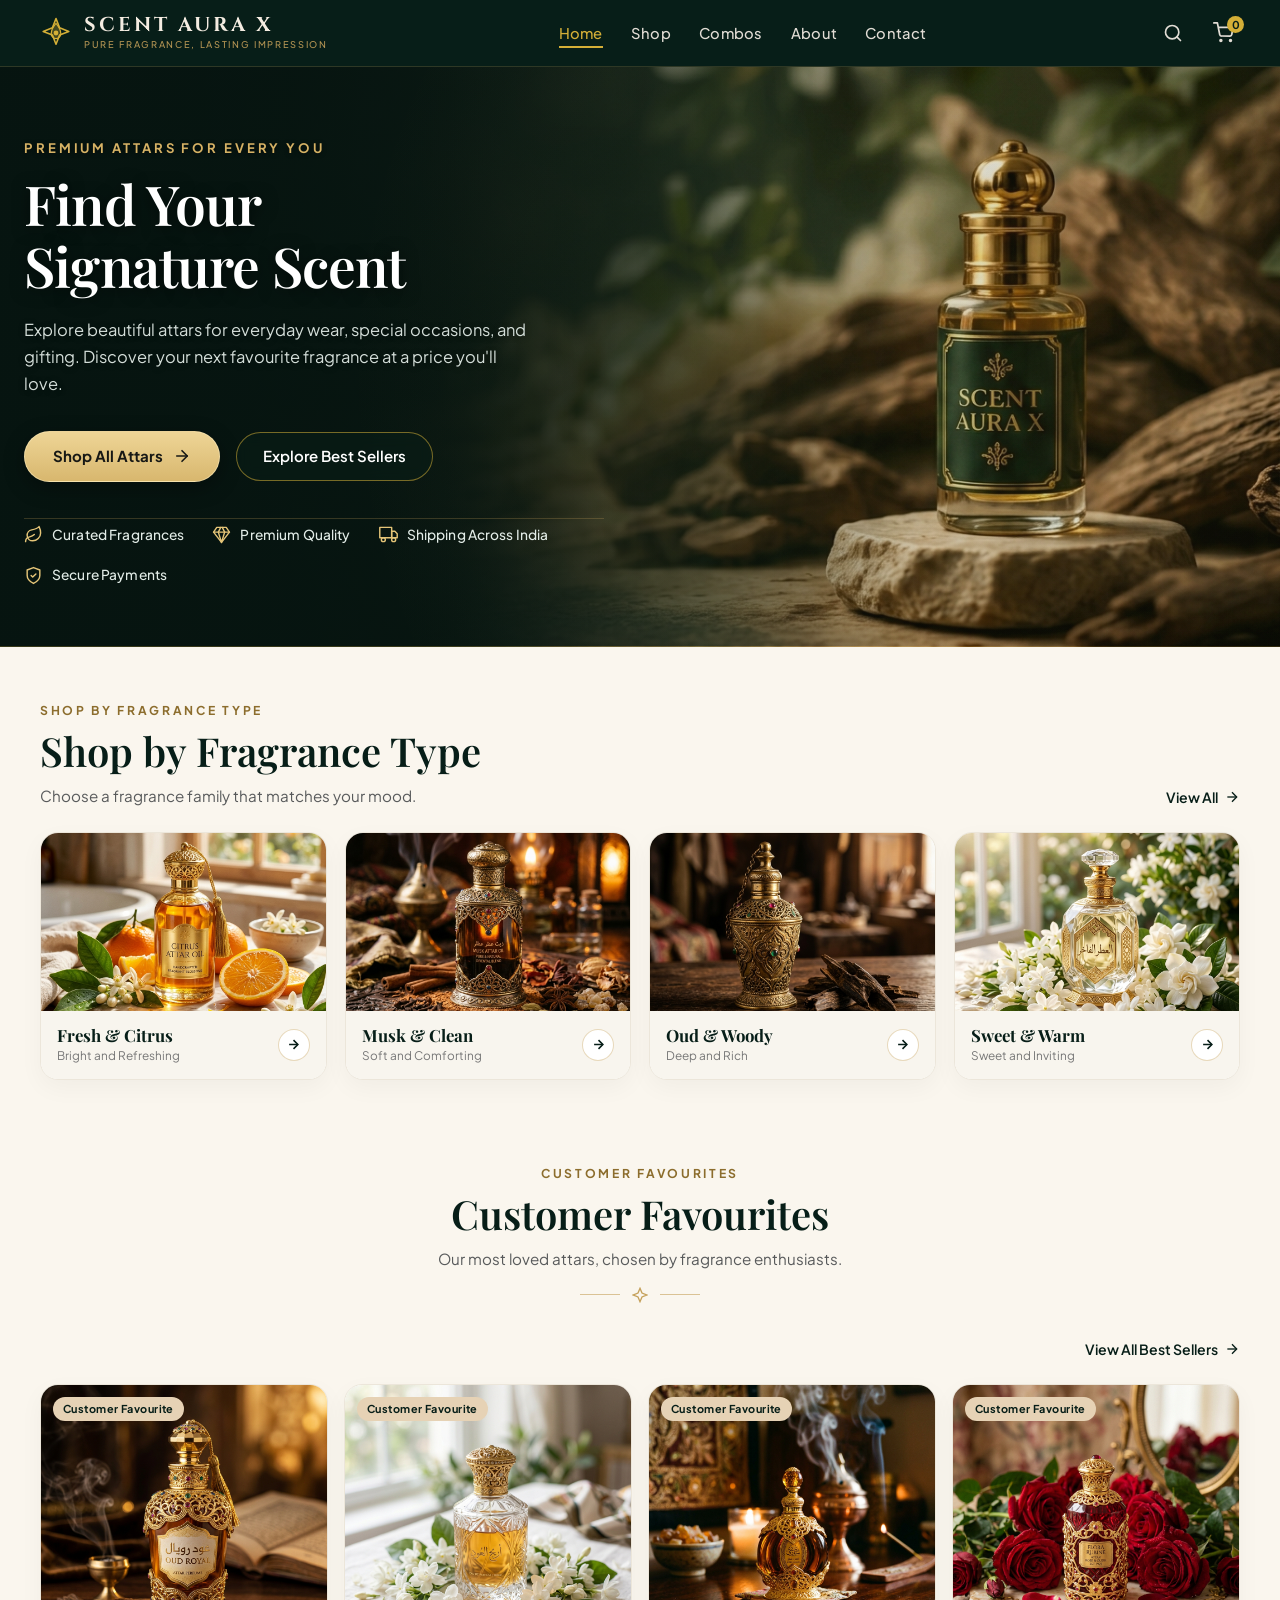
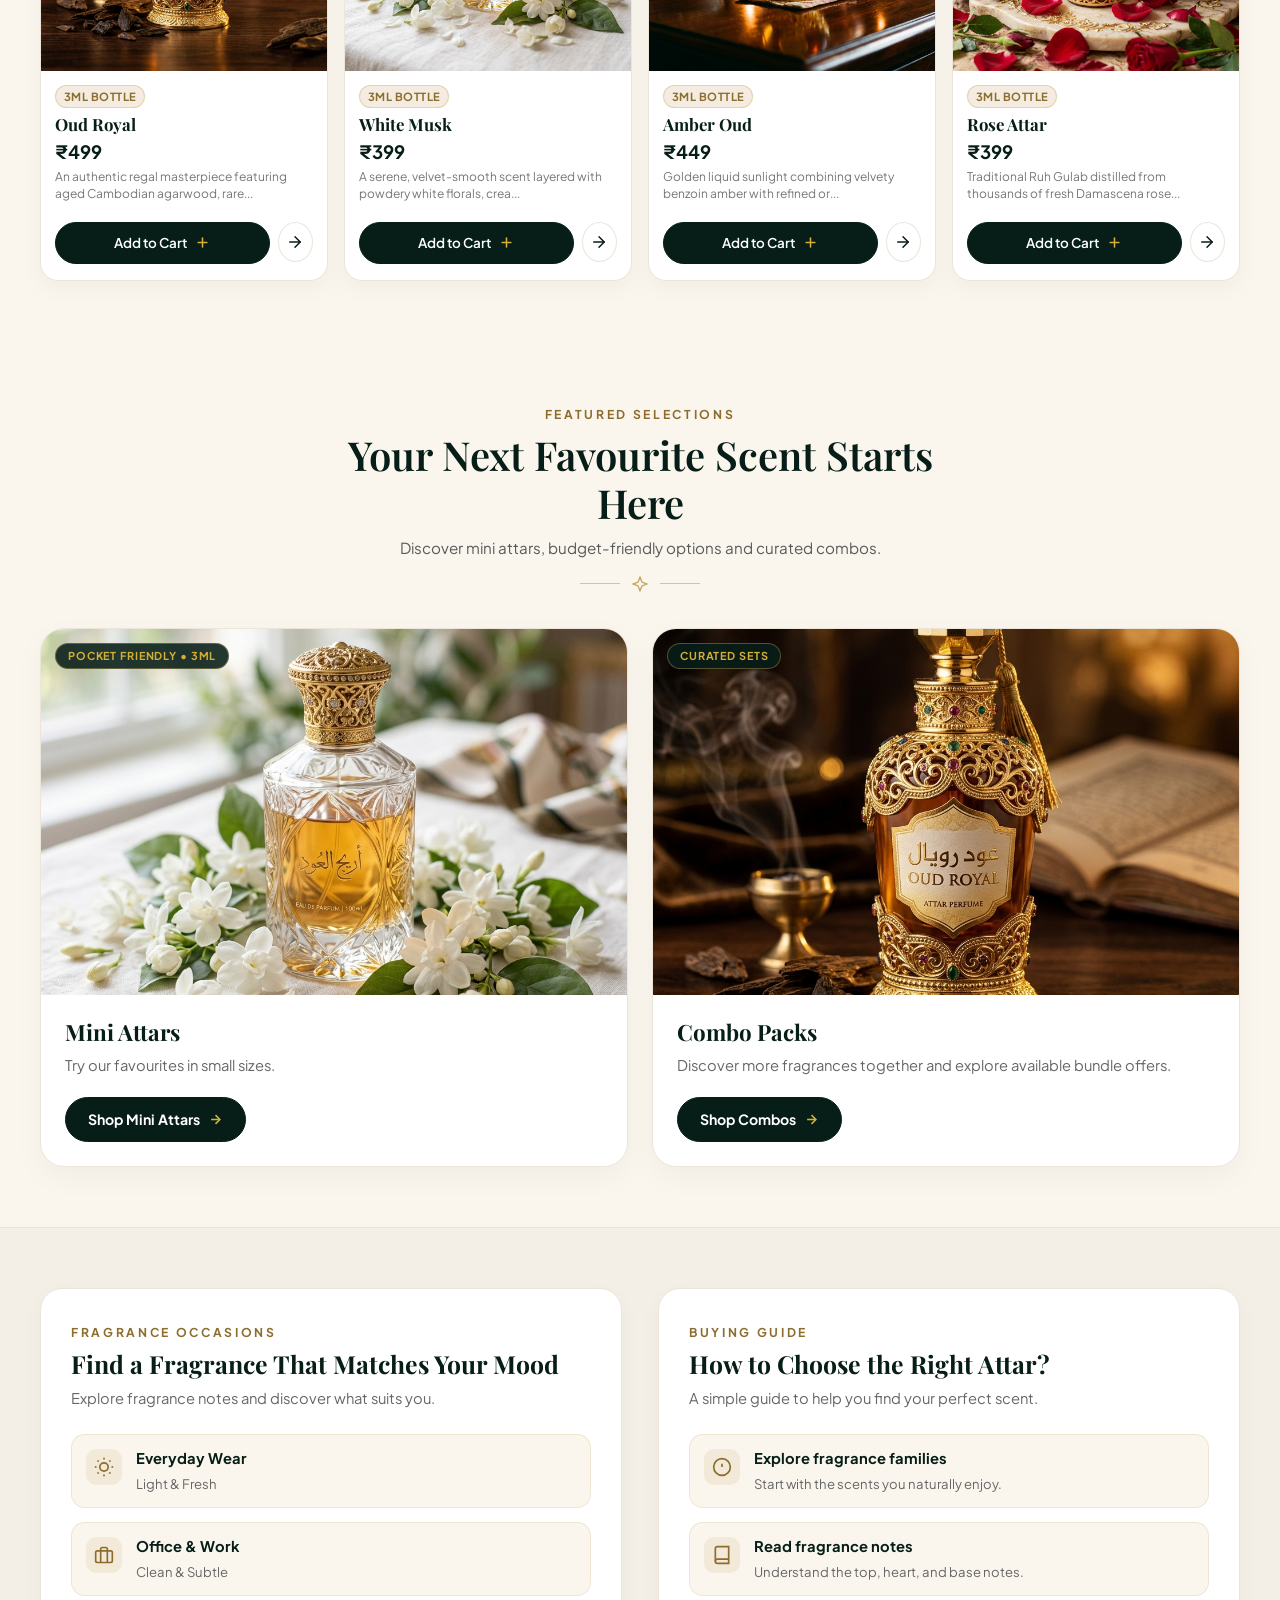
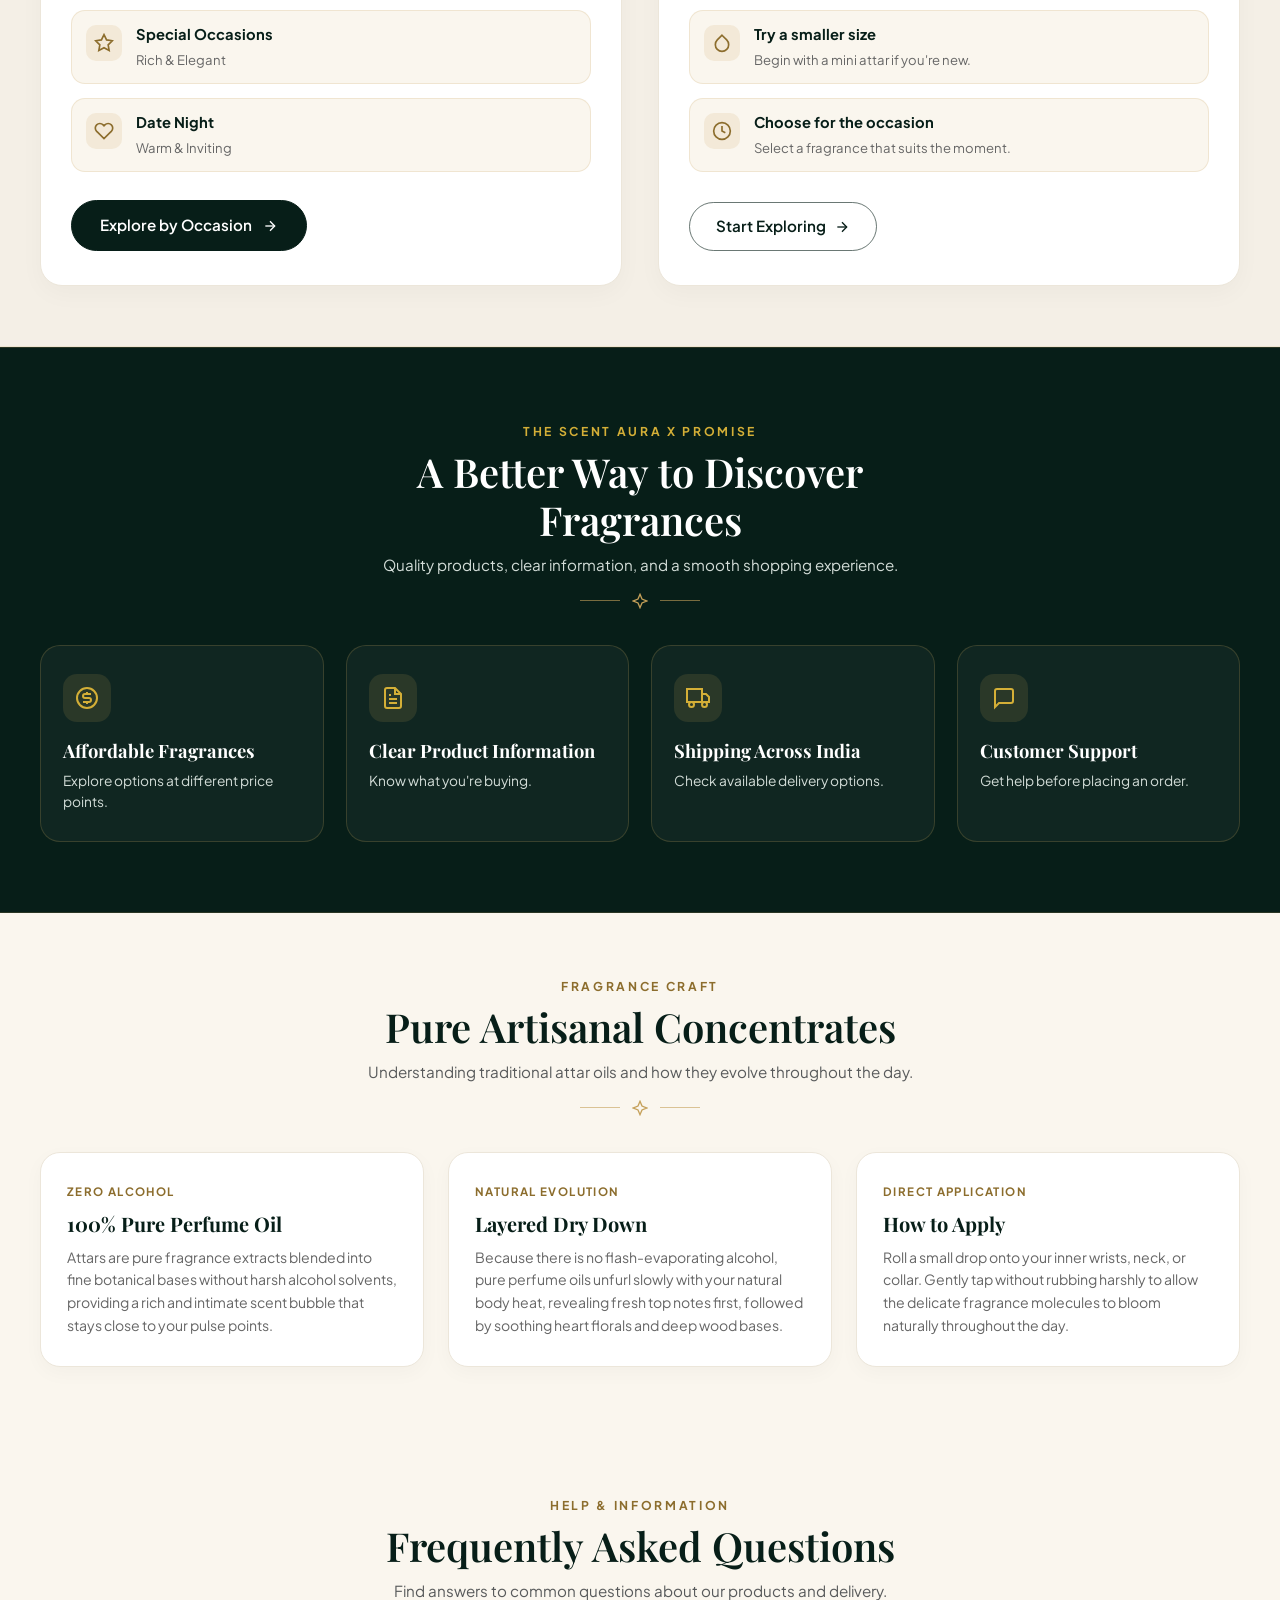
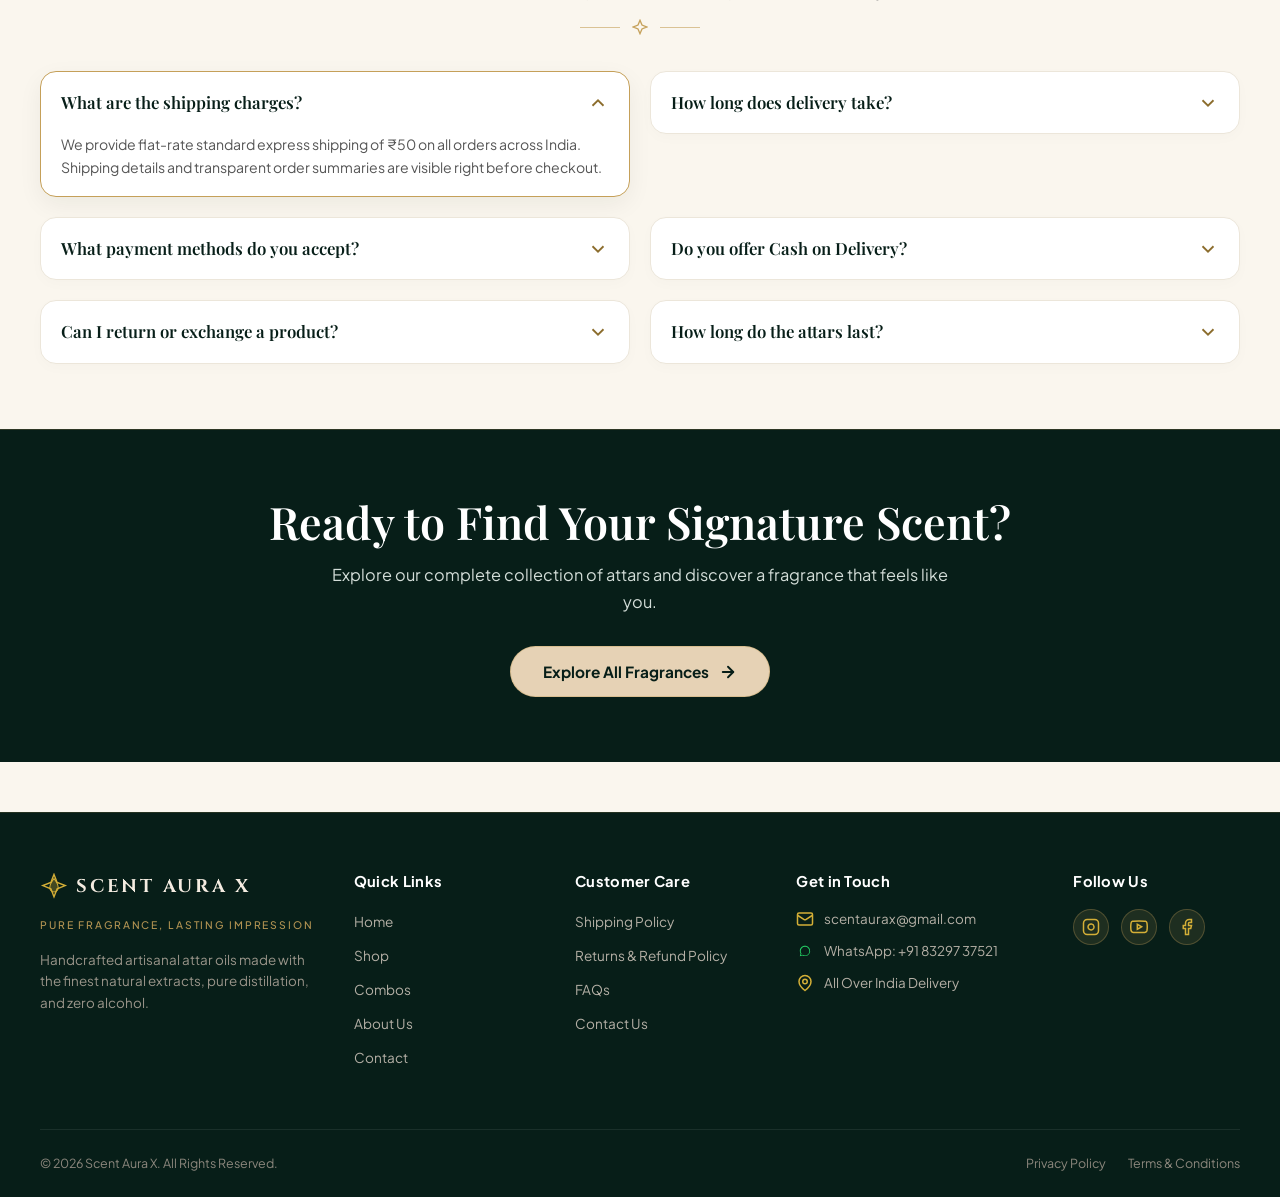
==== index.html @ dfe6cbb1 "Update WhatsApp number" ====
<!DOCTYPE html>
<html lang="en">

<head>
  <meta charset="UTF-8" />
  <meta name="viewport" content="width=device-width, initial-scale=1.0" />
  <meta name="description"
    content="Scent Aura X — Premium Attar Collection. Pure Fragrance, Lasting Impression. Discover alcohol-free artisanal attars crafted for every mood." />
  <title>Scent Aura X | Pure Fragrance, Lasting Impression</title>

  <link href="https://cdn.jsdelivr.net/npm/bootstrap@5.3.3/dist/css/bootstrap.min.css" rel="stylesheet">
  <link rel="stylesheet" href="assets/css/style.css">
  <link rel="stylesheet" href="assets/css/premium.css">
</head>

<body>
  <!-- ==========================================
       SECTION 1: HEADER AND NAVIGATION
       ========================================== -->
  <header class="site-header">
    <div class="header-container">
      <!-- Logo / Brand Wordmark -->
      <a href="index.html" class="brand-wrapper" aria-label="Scent Aura X Home">
        <svg class="brand-logo-icon" viewBox="0 0 40 40" fill="none" xmlns="http://www.w3.org/2000/svg"
          aria-hidden="true">
          <path d="M20 2L24.5 13.5L36 18L24.5 22.5L20 34L15.5 22.5L4 18L15.5 13.5L20 2Z" stroke="#D4AF37"
            stroke-width="2" stroke-linecap="round" stroke-linejoin="round" />
          <path d="M20 8C20 8 26 15 26 21C26 24.3137 23.3137 27 20 27C16.6863 27 14 24.3137 14 21C14 15 20 8 20 8Z"
            fill="#D4AF37" fill-opacity="0.3" stroke="#D4AF37" stroke-width="1.5" />
          <circle cx="20" cy="20" r="3" fill="#D4AF37" />
        </svg>
        <div class="brand-text-block">
          <span class="brand-title">SCENT AURA X</span>
          <span class="brand-tagline">PURE FRAGRANCE, LASTING IMPRESSION</span>
        </div>
      </a>

      <!-- Center Desktop Links -->
      <ul class="nav-links">
        <li><a href="index.html" class="active">Home</a></li>
        <li><a href="shop.html">Shop</a></li>
        <li><a href="combos.html">Combos</a></li>
        <li><a href="about.html">About</a></li>
        <li><a href="contact.html">Contact</a></li>
      </ul>

      <!-- Right Header Actions (Search, Cart, Mobile Toggle) -->
      <div class="header-actions">
        <!-- Search icon -->
        <a href="shop.html" class="header-icon-btn" aria-label="Search Attars">
          <svg width="20" height="20" viewBox="0 0 24 24" fill="none" stroke="currentColor" stroke-width="2"
            stroke-linecap="round" stroke-linejoin="round" aria-hidden="true">
            <circle cx="11" cy="11" r="8"></circle>
            <line x1="21" y1="21" x2="16.65" y2="16.65"></line>
          </svg>
        </a>

        <!-- Cart with Live Count Badge -->
        <a href="cart.html" class="header-icon-btn position-relative" aria-label="Shopping Cart">
          <svg width="21" height="21" viewBox="0 0 24 24" fill="none" stroke="currentColor" stroke-width="2"
            stroke-linecap="round" stroke-linejoin="round" aria-hidden="true">
            <circle cx="9" cy="21" r="1"></circle>
            <circle cx="20" cy="21" r="1"></circle>
            <path d="M1 1h4l2.68 13.39a2 2 0 0 0 2 1.61h9.72a2 2 0 0 0 2-1.61L23 6H6"></path>
          </svg>
          <span id="cart-count-badge" class="cart-counter">0</span>
        </a>

        <!-- Mobile Navigation Menu Toggle -->
        <button type="button" class="mobile-nav-toggle" id="mobile-nav-toggle-btn"
          aria-label="Open mobile navigation menu">
          <svg width="24" height="24" viewBox="0 0 24 24" fill="none" stroke="currentColor" stroke-width="2"
            stroke-linecap="round" stroke-linejoin="round" aria-hidden="true">
            <line x1="3" y1="12" x2="21" y2="12"></line>
            <line x1="3" y1="6" x2="21" y2="6"></line>
            <line x1="3" y1="18" x2="21" y2="18"></line>
          </svg>
        </button>
      </div>
    </div>
  </header>

  <!-- Mobile Navigation Drawer -->
  <div class="mobile-nav-drawer" id="mobile-nav-drawer" role="dialog" aria-modal="true" aria-label="Mobile Navigation">
    <div class="mobile-nav-panel">
      <div class="mobile-nav-header">
        <div class="d-flex align-items-center gap-2">
          <svg class="brand-logo-icon" viewBox="0 0 40 40" fill="none" style="width: 24px; height: 24px;"
            aria-hidden="true">
            <path d="M20 2L24.5 13.5L36 18L24.5 22.5L20 34L15.5 22.5L4 18L15.5 13.5L20 2Z" stroke="#D4AF37"
              stroke-width="2" />
            <path d="M20 8C20 8 26 15 26 21C26 24.3137 23.3137 27 20 27C16.6863 27 14 24.3137 14 21C14 15 20 8 20 8Z"
              fill="#D4AF37" fill-opacity="0.3" stroke="#D4AF37" stroke-width="1.5" />
          </svg>
          <span class="brand-title" style="font-size: 1.05rem;">SCENT AURA X</span>
        </div>
        <button type="button" class="mobile-nav-close" id="mobile-nav-close-btn"
          aria-label="Close navigation menu">&times;</button>
      </div>
      <ul class="mobile-nav-list">
        <li><a href="index.html" class="active"><span>Home</span> &rarr;</a></li>
        <li><a href="shop.html"><span>Shop</span> &rarr;</a></li>
        <li><a href="combos.html"><span>Combos</span> &rarr;</a></li>
        <li><a href="about.html"><span>About</span> &rarr;</a></li>
        <li><a href="contact.html"><span>Contact</span> &rarr;</a></li>
      </ul>
      <div class="mt-auto pt-4 border-top border-secondary">
        <a href="cart.html" class="btn btn-sm w-100 py-2 rounded-pill fw-bold"
          style="background: var(--gold-accent); color: var(--primary-dark);">
          View Cart (<span class="mobile-drawer-cart-count">0</span>)
        </a>
      </div>
    </div>
  </div>

  <!-- ==========================================
       SECTION 2: HERO BANNER
       ========================================== -->
  <section class="hero-section hero-banner-scent">
    <div class="hero-container">
      <!-- Hero Text Content positioned on the atmospheric left area of the panoramic scene -->
      <div class="hero-text-content">
        <div class="hero-subtitle-eyebrow">PREMIUM ATTARS FOR EVERY YOU</div>
        <h1 class="hero-title">Find Your<br>Signature Scent</h1>
        <p class="hero-description">
          Explore beautiful attars for everyday wear, special occasions, and gifting. Discover your next favourite
          fragrance at a price you'll love.
        </p>

        <div class="hero-buttons">
          <a href="shop.html" class="btn-banner-gold">
            <span>Shop All Attars</span>
            <svg width="18" height="18" viewBox="0 0 24 24" fill="none" stroke="currentColor" stroke-width="2.2"
              stroke-linecap="round" stroke-linejoin="round" aria-hidden="true">
              <line x1="5" y1="12" x2="19" y2="12"></line>
              <polyline points="12 5 19 12 12 19"></polyline>
            </svg>
          </a>
          <a href="#customer-favourites" class="btn-banner-outline">
            <span>Explore Best Sellers</span>
          </a>
        </div>

        <!-- Four Benefit Labels matching reference design -->
        <div class="hero-badges-row banner-badges-row">
          <div class="hero-badge-item">
            <svg class="hero-badge-icon" viewBox="0 0 24 24" fill="none" stroke="currentColor" stroke-width="1.8"
              stroke-linecap="round" stroke-linejoin="round" aria-hidden="true">
              <path d="M11 20A7 7 0 0 1 9.8 6.1C15.5 5 17 4.48 19 2c1 2 2 4.18 2 8 0 5.5-4.78 10-10 10Z" />
              <path d="M2 21c0-3 1.85-5.36 5.08-6C9.5 14.52 12 13 13 12" />
            </svg>
            <span class="hero-badge-title">Curated Fragrances</span>
          </div>

          <div class="hero-badge-item">
            <svg class="hero-badge-icon" viewBox="0 0 24 24" fill="none" stroke="currentColor" stroke-width="1.8"
              stroke-linecap="round" stroke-linejoin="round" aria-hidden="true">
              <path d="M6 3h12l4 6-10 13L2 9Z" />
              <path d="M11 3 8 9l4 13 4-13-3-6" />
              <path d="M2 9h20" />
            </svg>
            <span class="hero-badge-title">Premium Quality</span>
          </div>

          <div class="hero-badge-item">
            <svg class="hero-badge-icon" viewBox="0 0 24 24" fill="none" stroke="currentColor" stroke-width="1.8"
              stroke-linecap="round" stroke-linejoin="round" aria-hidden="true">
              <rect x="1" y="3" width="15" height="13"></rect>
              <polygon points="16 8 20 8 23 11 23 16 16 16 16 8"></polygon>
              <circle cx="5.5" cy="18.5" r="2.5"></circle>
              <circle cx="18.5" cy="18.5" r="2.5"></circle>
            </svg>
            <span class="hero-badge-title">Shipping Across India</span>
          </div>

          <div class="hero-badge-item">
            <svg class="hero-badge-icon" viewBox="0 0 24 24" fill="none" stroke="currentColor" stroke-width="1.8"
              stroke-linecap="round" stroke-linejoin="round" aria-hidden="true">
              <path d="M12 22s8-4 8-10V5l-8-3-8 3v7c0 6 8 10 8 10z" />
              <path d="m9 12 2 2 4-4" />
            </svg>
            <span class="hero-badge-title">Secure Payments</span>
          </div>
        </div>
      </div>
    </div>
  </section>

  <!-- ==========================================
       SECTION 3: SHOP BY FRAGRANCE TYPE
       ========================================== -->
  <section class="categories-section">
    <div class="hero-container">
      <div class="section-top-link-row">
        <div>
          <span class="section-label-gold">SHOP BY FRAGRANCE TYPE</span>
          <h2 class="section-main-title">Shop by Fragrance Type</h2>
          <p class="text-muted small mb-0" style="font-size: 0.95rem;">Choose a fragrance family that matches your mood.
          </p>
        </div>
        <a href="shop.html" class="view-all-link">
          <span>View All</span>
          <svg width="16" height="16" viewBox="0 0 24 24" fill="none" stroke="currentColor" stroke-width="2"
            aria-hidden="true">
            <line x1="5" y1="12" x2="19" y2="12"></line>
            <polyline points="12 5 19 12 12 19"></polyline>
          </svg>
        </a>
      </div>

      <div class="categories-grid">
        <!-- Card 1: Fresh & Citrus -->
        <a href="shop.html?cat=citrus" class="category-card">
          <div class="category-img-box">
            <img src="assets/images/cat-citrus.jpg" alt="Fresh & Citrus Attar Collection">
          </div>
          <div class="category-info-bar">
            <div>
              <h3>Fresh &amp; Citrus</h3>
              <p>Bright and Refreshing</p>
            </div>
            <div class="category-circle-arrow" aria-hidden="true">
              <svg width="15" height="15" viewBox="0 0 24 24" fill="none" stroke="currentColor" stroke-width="2.5">
                <line x1="5" y1="12" x2="19" y2="12"></line>
                <polyline points="12 5 19 12 12 19"></polyline>
              </svg>
            </div>
          </div>
        </a>

        <!-- Card 2: Musk & Clean -->
        <a href="shop.html?cat=musk" class="category-card">
          <div class="category-img-box">
            <img src="assets/images/cat-musk.jpg" alt="Musk & Clean Attar Collection">
          </div>
          <div class="category-info-bar">
            <div>
              <h3>Musk &amp; Clean</h3>
              <p>Soft and Comforting</p>
            </div>
            <div class="category-circle-arrow" aria-hidden="true">
              <svg width="15" height="15" viewBox="0 0 24 24" fill="none" stroke="currentColor" stroke-width="2.5">
                <line x1="5" y1="12" x2="19" y2="12"></line>
                <polyline points="12 5 19 12 12 19"></polyline>
              </svg>
            </div>
          </div>
        </a>

        <!-- Card 3: Oud & Woody -->
        <a href="shop.html?cat=oud" class="category-card">
          <div class="category-img-box">
            <img src="assets/images/cat-oud.jpg" alt="Oud & Woody Attar Collection">
          </div>
          <div class="category-info-bar">
            <div>
              <h3>Oud &amp; Woody</h3>
              <p>Deep and Rich</p>
            </div>
            <div class="category-circle-arrow" aria-hidden="true">
              <svg width="15" height="15" viewBox="0 0 24 24" fill="none" stroke="currentColor" stroke-width="2.5">
                <line x1="5" y1="12" x2="19" y2="12"></line>
                <polyline points="12 5 19 12 12 19"></polyline>
              </svg>
            </div>
          </div>
        </a>

        <!-- Card 4: Sweet & Warm -->
        <a href="shop.html?cat=floral" class="category-card">
          <div class="category-img-box">
            <img src="assets/images/cat-floral.jpg" alt="Sweet & Warm Attar Collection">
          </div>
          <div class="category-info-bar">
            <div>
              <h3>Sweet &amp; Warm</h3>
              <p>Sweet and Inviting</p>
            </div>
            <div class="category-circle-arrow" aria-hidden="true">
              <svg width="15" height="15" viewBox="0 0 24 24" fill="none" stroke="currentColor" stroke-width="2.5">
                <line x1="5" y1="12" x2="19" y2="12"></line>
                <polyline points="12 5 19 12 12 19"></polyline>
              </svg>
            </div>
          </div>
        </a>
      </div>
    </div>
  </section>

  <!-- ==========================================
       SECTION 4: BEST SELLERS / CUSTOMER FAVOURITES
       ========================================== -->
  <section id="customer-favourites" class="bestsellers-section">
    <div class="hero-container">
      <div class="section-center-header">
        <span class="section-label-gold">CUSTOMER FAVOURITES</span>
        <h2 class="section-main-title">Customer Favourites</h2>
        <p class="text-muted small" style="font-size: 0.95rem; margin-top: 6px;">Our most loved attars, chosen by
          fragrance enthusiasts.</p>
        <div class="ornament-divider">
          <span></span>
          <svg width="16" height="16" viewBox="0 0 24 24" fill="none" stroke="currentColor" stroke-width="2"
            aria-hidden="true">
            <path d="M12 2L15 9L22 12L15 15L12 22L9 15L2 12L9 9L12 2Z" />
          </svg>
          <span></span>
        </div>
      </div>

      <div class="d-flex justify-content-end mb-4">
        <a href="shop.html" class="view-all-link">
          <span>View All Best Sellers</span>
          <svg width="16" height="16" viewBox="0 0 24 24" fill="none" stroke="currentColor" stroke-width="2"
            aria-hidden="true">
            <line x1="5" y1="12" x2="19" y2="12"></line>
            <polyline points="12 5 19 12 12 19"></polyline>
          </svg>
        </a>
      </div>

      <!-- Up to 4 actual products in responsive product grid -->
      <div class="products-grid-row" id="index-products-container" style="grid-template-columns: repeat(4, 1fr);">
        <!-- Populated dynamically from actual product catalogue by JS -->
      </div>
    </div>
  </section>

  <!-- ==========================================
       SECTION 5: MINI ATTARS AND COMBO OFFERS
       IMPORTANT: ONLY TWO PROMOTIONAL CARDS (GIFT SETS FULLY REMOVED)
       ========================================== -->
  <section class="promo-cards-section">
    <div class="hero-container">
      <div class="section-center-header">
        <span class="section-label-gold">FEATURED SELECTIONS</span>
        <h2 class="section-main-title">Your Next Favourite Scent Starts Here</h2>
        <p class="text-muted small" style="font-size: 0.95rem; margin-top: 6px;">Discover mini attars, budget-friendly
          options and curated combos.</p>
        <div class="ornament-divider">
          <span></span>
          <svg width="16" height="16" viewBox="0 0 24 24" fill="none" stroke="currentColor" stroke-width="2"
            aria-hidden="true">
            <path d="M12 2L15 9L22 12L15 15L12 22L9 15L2 12L9 9L12 2Z" />
          </svg>
          <span></span>
        </div>
      </div>

      <div class="promo-cards-grid">
        <!-- Card 1: Mini Attars -->
        <a href="shop.html" class="promo-card">
          <div class="promo-card-img-wrap">
            <img src="assets/images/prod-white-musk.jpg" alt="Mini Attars Scent Aura X">
            <span class="promo-card-badge">Pocket Friendly • 3ml</span>
          </div>
          <div class="promo-card-content">
            <h3 class="promo-card-title">Mini Attars</h3>
            <p class="promo-card-desc">Try our favourites in small sizes.</p>
            <span class="promo-card-btn">
              <span>Shop Mini Attars</span>
              <svg width="15" height="15" viewBox="0 0 24 24" fill="none" stroke="currentColor" stroke-width="2.5"
                aria-hidden="true">
                <line x1="5" y1="12" x2="19" y2="12"></line>
                <polyline points="12 5 19 12 12 19"></polyline>
              </svg>
            </span>
          </div>
        </a>

        <!-- Card 2: Combo Packs -->
        <a href="combos.html" class="promo-card">
          <div class="promo-card-img-wrap">
            <img src="assets/images/prod-oud-royal.jpg" alt="Combo Packs Scent Aura X">
            <span class="promo-card-badge">Curated Sets</span>
          </div>
          <div class="promo-card-content">
            <h3 class="promo-card-title">Combo Packs</h3>
            <p class="promo-card-desc">Discover more fragrances together and explore available bundle offers.</p>
            <span class="promo-card-btn">
              <span>Shop Combos</span>
              <svg width="15" height="15" viewBox="0 0 24 24" fill="none" stroke="currentColor" stroke-width="2.5"
                aria-hidden="true">
                <line x1="5" y1="12" x2="19" y2="12"></line>
                <polyline points="12 5 19 12 12 19"></polyline>
              </svg>
            </span>
          </div>
        </a>
      </div>
    </div>
  </section>

  <!-- ==========================================
       SECTION 6: FRAGRANCE DISCOVERY AND BUYING GUIDE
       ========================================== -->
  <section class="guide-section">
    <div class="hero-container">
      <div class="guide-grid">
        <!-- Left Column: Fragrance Occasions -->
        <div class="guide-column-card">
          <span class="section-label-gold">FRAGRANCE OCCASIONS</span>
          <h2 class="guide-col-heading">Find a Fragrance That Matches Your Mood</h2>
          <p class="guide-col-desc">Explore fragrance notes and discover what suits you.</p>

          <div class="guide-items-list">
            <!-- Occasion 1 -->
            <a href="shop.html?cat=citrus" class="guide-item">
              <div class="guide-item-icon" aria-hidden="true">
                <svg width="20" height="20" viewBox="0 0 24 24" fill="none" stroke="currentColor" stroke-width="2">
                  <circle cx="12" cy="12" r="5"></circle>
                  <line x1="12" y1="1" x2="12" y2="3"></line>
                  <line x1="12" y1="21" x2="12" y2="23"></line>
                  <line x1="4.22" y1="4.22" x2="5.64" y2="5.64"></line>
                  <line x1="18.36" y1="18.36" x2="19.78" y2="19.78"></line>
                  <line x1="1" y1="12" x2="3" y2="12"></line>
                  <line x1="21" y1="12" x2="23" y2="12"></line>
                  <line x1="4.22" y1="19.78" x2="5.64" y2="18.36"></line>
                  <line x1="18.36" y1="5.64" x2="19.78" y2="4.22"></line>
                </svg>
              </div>
              <div class="guide-item-text">
                <strong>Everyday Wear</strong>
                <span>Light &amp; Fresh</span>
              </div>
            </a>

            <!-- Occasion 2 -->
            <a href="shop.html?cat=musk" class="guide-item">
              <div class="guide-item-icon" aria-hidden="true">
                <svg width="20" height="20" viewBox="0 0 24 24" fill="none" stroke="currentColor" stroke-width="2">
                  <rect x="2" y="7" width="20" height="14" rx="2" ry="2"></rect>
                  <path d="M16 21V5a2 2 0 0 0-2-2h-4a2 2 0 0 0-2 2v16"></path>
                </svg>
              </div>
              <div class="guide-item-text">
                <strong>Office &amp; Work</strong>
                <span>Clean &amp; Subtle</span>
              </div>
            </a>

            <!-- Occasion 3 -->
            <a href="shop.html?cat=oud" class="guide-item">
              <div class="guide-item-icon" aria-hidden="true">
                <svg width="20" height="20" viewBox="0 0 24 24" fill="none" stroke="currentColor" stroke-width="2">
                  <polygon
                    points="12 2 15.09 8.26 22 9.27 17 14.14 18.18 21.02 12 17.77 5.82 21.02 7 14.14 2 9.27 8.91 8.26 12 2">
                  </polygon>
                </svg>
              </div>
              <div class="guide-item-text">
                <strong>Special Occasions</strong>
                <span>Rich &amp; Elegant</span>
              </div>
            </a>

            <!-- Occasion 4 -->
            <a href="shop.html?cat=floral" class="guide-item">
              <div class="guide-item-icon" aria-hidden="true">
                <svg width="20" height="20" viewBox="0 0 24 24" fill="none" stroke="currentColor" stroke-width="2">
                  <path
                    d="M20.84 4.61a5.5 5.5 0 0 0-7.78 0L12 5.67l-1.06-1.06a5.5 5.5 0 0 0-7.78 7.78l1.06 1.06L12 21.23l7.78-7.78 1.06-1.06a5.5 5.5 0 0 0 0-7.78z">
                  </path>
                </svg>
              </div>
              <div class="guide-item-text">
                <strong>Date Night</strong>
                <span>Warm &amp; Inviting</span>
              </div>
            </a>
          </div>

          <a href="shop.html" class="btn-hero-primary align-self-start">
            <span>Explore by Occasion</span>
            <svg width="16" height="16" viewBox="0 0 24 24" fill="none" stroke="currentColor" stroke-width="2"
              aria-hidden="true">
              <line x1="5" y1="12" x2="19" y2="12"></line>
              <polyline points="12 5 19 12 12 19"></polyline>
            </svg>
          </a>
        </div>

        <!-- Right Column: How to Choose the Right Attar? -->
        <div class="guide-column-card">
          <span class="section-label-gold">BUYING GUIDE</span>
          <h2 class="guide-col-heading">How to Choose the Right Attar?</h2>
          <p class="guide-col-desc">A simple guide to help you find your perfect scent.</p>

          <div class="guide-items-list">
            <!-- Tip 1 -->
            <div class="guide-item">
              <div class="guide-item-icon" aria-hidden="true">
                <svg width="20" height="20" viewBox="0 0 24 24" fill="none" stroke="currentColor" stroke-width="2">
                  <circle cx="12" cy="12" r="10"></circle>
                  <line x1="12" y1="8" x2="12" y2="12"></line>
                  <line x1="12" y1="16" x2="12.01" y2="16"></line>
                </svg>
              </div>
              <div class="guide-item-text">
                <strong>Explore fragrance families</strong>
                <span>Start with the scents you naturally enjoy.</span>
              </div>
            </div>

            <!-- Tip 2 -->
            <div class="guide-item">
              <div class="guide-item-icon" aria-hidden="true">
                <svg width="20" height="20" viewBox="0 0 24 24" fill="none" stroke="currentColor" stroke-width="2">
                  <path d="M4 19.5A2.5 2.5 0 0 1 6.5 17H20"></path>
                  <path d="M6.5 2H20v20H6.5A2.5 2.5 0 0 1 4 19.5v-15A2.5 2.5 0 0 1 6.5 2z"></path>
                </svg>
              </div>
              <div class="guide-item-text">
                <strong>Read fragrance notes</strong>
                <span>Understand the top, heart, and base notes.</span>
              </div>
            </div>

            <!-- Tip 3 -->
            <div class="guide-item">
              <div class="guide-item-icon" aria-hidden="true">
                <svg width="20" height="20" viewBox="0 0 24 24" fill="none" stroke="currentColor" stroke-width="2">
                  <path d="M12 2.69l5.66 5.66a8 8 0 1 1-11.31 0z" />
                </svg>
              </div>
              <div class="guide-item-text">
                <strong>Try a smaller size</strong>
                <span>Begin with a mini attar if you're new.</span>
              </div>
            </div>

            <!-- Tip 4 -->
            <div class="guide-item">
              <div class="guide-item-icon" aria-hidden="true">
                <svg width="20" height="20" viewBox="0 0 24 24" fill="none" stroke="currentColor" stroke-width="2">
                  <circle cx="12" cy="12" r="10"></circle>
                  <polyline points="12 6 12 12 16 14"></polyline>
                </svg>
              </div>
              <div class="guide-item-text">
                <strong>Choose for the occasion</strong>
                <span>Select a fragrance that suits the moment.</span>
              </div>
            </div>
          </div>

          <a href="shop.html" class="btn-hero-secondary align-self-start">
            <span>Start Exploring</span>
            <svg width="16" height="16" viewBox="0 0 24 24" fill="none" stroke="currentColor" stroke-width="2"
              aria-hidden="true">
              <line x1="5" y1="12" x2="19" y2="12"></line>
              <polyline points="12 5 19 12 12 19"></polyline>
            </svg>
          </a>
        </div>
      </div>
    </div>
  </section>

  <!-- ==========================================
       SECTION 7: WHY SHOP WITH SCENT AURA X?
       ========================================== -->
  <section id="about-story" class="why-shop-section">
    <div class="hero-container">
      <div class="section-center-header">
        <span class="section-label-gold" style="color: var(--gold-accent);">THE SCENT AURA X PROMISE</span>
        <h2 class="section-main-title" style="color: #FFFFFF;">A Better Way to Discover Fragrances</h2>
        <p style="color: #D3DDD8; font-size: 0.95rem; margin-top: 6px;">Quality products, clear information, and a
          smooth shopping experience.</p>
        <div class="ornament-divider">
          <span></span>
          <svg width="16" height="16" viewBox="0 0 24 24" fill="none" stroke="currentColor" stroke-width="2"
            aria-hidden="true">
            <path d="M12 2L15 9L22 12L15 15L12 22L9 15L2 12L9 9L12 2Z" />
          </svg>
          <span></span>
        </div>
      </div>

      <div class="why-shop-grid">
        <!-- Benefit 1 -->
        <div class="why-shop-card">
          <div class="why-shop-icon-box" aria-hidden="true">
            <svg width="24" height="24" viewBox="0 0 24 24" fill="none" stroke="currentColor" stroke-width="2">
              <circle cx="12" cy="12" r="10"></circle>
              <path d="M16 8h-6a2 2 0 1 0 0 4h4a2 2 0 1 1 0 4H8"></path>
              <line x1="12" y1="6" x2="12" y2="8"></line>
              <line x1="12" y1="16" x2="12" y2="18"></line>
            </svg>
          </div>
          <h3>Affordable Fragrances</h3>
          <p>Explore options at different price points.</p>
        </div>

        <!-- Benefit 2 -->
        <div class="why-shop-card">
          <div class="why-shop-icon-box" aria-hidden="true">
            <svg width="24" height="24" viewBox="0 0 24 24" fill="none" stroke="currentColor" stroke-width="2">
              <path d="M14 2H6a2 2 0 0 0-2 2v16a2 2 0 0 0 2 2h12a2 2 0 0 0 2-2V8z"></path>
              <polyline points="14 2 14 8 20 8"></polyline>
              <line x1="16" y1="13" x2="8" y2="13"></line>
              <line x1="16" y1="17" x2="8" y2="17"></line>
              <polyline points="10 9 9 9 8 9"></polyline>
            </svg>
          </div>
          <h3>Clear Product Information</h3>
          <p>Know what you're buying.</p>
        </div>

        <!-- Benefit 3 -->
        <div class="why-shop-card">
          <div class="why-shop-icon-box" aria-hidden="true">
            <svg width="24" height="24" viewBox="0 0 24 24" fill="none" stroke="currentColor" stroke-width="2">
              <rect x="1" y="3" width="15" height="13"></rect>
              <polygon points="16 8 20 8 23 11 23 16 16 16 16 8"></polygon>
              <circle cx="5.5" cy="18.5" r="2.5"></circle>
              <circle cx="18.5" cy="18.5" r="2.5"></circle>
            </svg>
          </div>
          <h3>Shipping Across India</h3>
          <p>Check available delivery options.</p>
        </div>

        <!-- Benefit 4 -->
        <div class="why-shop-card">
          <div class="why-shop-icon-box" aria-hidden="true">
            <svg width="24" height="24" viewBox="0 0 24 24" fill="none" stroke="currentColor" stroke-width="2">
              <path d="M21 15a2 2 0 0 1-2 2H7l-4 4V5a2 2 0 0 1 2-2h14a2 2 0 0 1 2 2z"></path>
            </svg>
          </div>
          <h3>Customer Support</h3>
          <p>Get help before placing an order.</p>
        </div>
      </div>
    </div>
  </section>

  <!-- ==========================================
       SECTION 8: FRAGRANCE DISCOVERY & ARTISANAL NOTES
       (Neutral Product Education & Discovery Guidance)
       ========================================== -->
  <section class="discovery-notes-section">
    <div class="hero-container">
      <div class="section-center-header">
        <span class="section-label-gold">FRAGRANCE CRAFT</span>
        <h2 class="section-main-title">Pure Artisanal Concentrates</h2>
        <p class="text-muted small" style="font-size: 0.95rem; margin-top: 6px;">Understanding traditional attar oils
          and how they evolve throughout the day.</p>
        <div class="ornament-divider">
          <span></span>
          <svg width="16" height="16" viewBox="0 0 24 24" fill="none" stroke="currentColor" stroke-width="2"
            aria-hidden="true">
            <path d="M12 2L15 9L22 12L15 15L12 22L9 15L2 12L9 9L12 2Z" />
          </svg>
          <span></span>
        </div>
      </div>

      <div class="discovery-notes-grid">
        <div class="discovery-note-card">
          <span class="discovery-note-badge">Zero Alcohol</span>
          <h3>100% Pure Perfume Oil</h3>
          <p>Attars are pure fragrance extracts blended into fine botanical bases without harsh alcohol solvents,
            providing a rich and intimate scent bubble that stays close to your pulse points.</p>
        </div>

        <div class="discovery-note-card">
          <span class="discovery-note-badge">Natural Evolution</span>
          <h3>Layered Dry Down</h3>
          <p>Because there is no flash-evaporating alcohol, pure perfume oils unfurl slowly with your natural body heat,
            revealing fresh top notes first, followed by soothing heart florals and deep wood bases.</p>
        </div>

        <div class="discovery-note-card">
          <span class="discovery-note-badge">Direct Application</span>
          <h3>How to Apply</h3>
          <p>Roll a small drop onto your inner wrists, neck, or collar. Gently tap without rubbing harshly to allow the
            delicate fragrance molecules to bloom naturally throughout the day.</p>
        </div>
      </div>
    </div>
  </section>

  <!-- ==========================================
       SECTION 9: FREQUENTLY ASKED QUESTIONS
       ========================================== -->
  <section class="faq-section">
    <div class="hero-container">
      <div class="section-center-header">
        <span class="section-label-gold">HELP &amp; INFORMATION</span>
        <h2 class="section-main-title">Frequently Asked Questions</h2>
        <p class="text-muted small" style="font-size: 0.95rem; margin-top: 6px;">Find answers to common questions about
          our products and delivery.</p>
        <div class="ornament-divider">
          <span></span>
          <svg width="16" height="16" viewBox="0 0 24 24" fill="none" stroke="currentColor" stroke-width="2"
            aria-hidden="true">
            <path d="M12 2L15 9L22 12L15 15L12 22L9 15L2 12L9 9L12 2Z" />
          </svg>
          <span></span>
        </div>
      </div>

      <div class="faq-grid">
        <!-- FAQ 1 -->
        <div class="faq-item active">
          <button type="button" class="faq-question-btn" aria-expanded="true">
            <span>What are the shipping charges?</span>
            <svg class="faq-chevron" viewBox="0 0 24 24" fill="none" stroke="currentColor" stroke-width="2"
              aria-hidden="true">
              <polyline points="6 9 12 15 18 9"></polyline>
            </svg>
          </button>
          <div class="faq-answer">
            <p>We provide flat-rate standard express shipping of ₹50 on all orders across India. Shipping details and
              transparent order summaries are visible right before checkout.</p>
          </div>
        </div>

        <!-- FAQ 2 -->
        <div class="faq-item">
          <button type="button" class="faq-question-btn" aria-expanded="false">
            <span>How long does delivery take?</span>
            <svg class="faq-chevron" viewBox="0 0 24 24" fill="none" stroke="currentColor" stroke-width="2"
              aria-hidden="true">
              <polyline points="6 9 12 15 18 9"></polyline>
            </svg>
          </button>
          <div class="faq-answer">
            <p>Orders are dispatched within 24 to 48 business hours after confirmation. Delivery usually takes 3 to 7
              working days depending on your postal pin code and regional logistics across India.</p>
          </div>
        </div>

        <!-- FAQ 3 -->
        <div class="faq-item">
          <button type="button" class="faq-question-btn" aria-expanded="false">
            <span>What payment methods do you accept?</span>
            <svg class="faq-chevron" viewBox="0 0 24 24" fill="none" stroke="currentColor" stroke-width="2"
              aria-hidden="true">
              <polyline points="6 9 12 15 18 9"></polyline>
            </svg>
          </button>
          <div class="faq-answer">
            <p>Orders are confirmed directly through our dedicated WhatsApp order desk, where you can securely complete
              payment via UPI (Google Pay, PhonePe, Paytm) or bank transfer.</p>
          </div>
        </div>

        <!-- FAQ 4 -->
        <div class="faq-item">
          <button type="button" class="faq-question-btn" aria-expanded="false">
            <span>Do you offer Cash on Delivery?</span>
            <svg class="faq-chevron" viewBox="0 0 24 24" fill="none" stroke="currentColor" stroke-width="2"
              aria-hidden="true">
              <polyline points="6 9 12 15 18 9"></polyline>
            </svg>
          </button>
          <div class="faq-answer">
            <p>Currently, orders are processed via prepaid UPI verification to ensure quick dispatch and avoid returned
              consignments. Please connect with us on WhatsApp if you require assistance with your payment.</p>
          </div>
        </div>

        <!-- FAQ 5 -->
        <div class="faq-item">
          <button type="button" class="faq-question-btn" aria-expanded="false">
            <span>Can I return or exchange a product?</span>
            <svg class="faq-chevron" viewBox="0 0 24 24" fill="none" stroke="currentColor" stroke-width="2"
              aria-hidden="true">
              <polyline points="6 9 12 15 18 9"></polyline>
            </svg>
          </button>
          <div class="faq-answer">
            <p>Due to personal hygiene and the nature of concentrated perfume oils, opened items cannot be returned. In
              case you receive a damaged bottle or wrong parcel, inform us within 48 hours for a replacement.</p>
          </div>
        </div>

        <!-- FAQ 6 -->
        <div class="faq-item">
          <button type="button" class="faq-question-btn" aria-expanded="false">
            <span>How long do the attars last?</span>
            <svg class="faq-chevron" viewBox="0 0 24 24" fill="none" stroke="currentColor" stroke-width="2"
              aria-hidden="true">
              <polyline points="6 9 12 15 18 9"></polyline>
            </svg>
          </button>
          <div class="faq-answer">
            <p>Since our attars are 100% concentrated perfume oils with zero alcohol, they typically last between 6 to
              12 hours on skin and even longer when applied to fabric garments.</p>
          </div>
        </div>
      </div>
    </div>
  </section>

  <!-- ==========================================
       SECTION 10: FINAL CALL TO ACTION
       ========================================== -->
  <section class="final-cta-section">
    <div class="final-cta-container">
      <h2 class="final-cta-title">Ready to Find Your Signature Scent?</h2>
      <p class="final-cta-desc">
        Explore our complete collection of attars and discover a fragrance that feels like you.
      </p>
      <a href="shop.html" class="btn-final-cta">
        <span>Explore All Fragrances</span>
        <svg width="18" height="18" viewBox="0 0 24 24" fill="none" stroke="currentColor" stroke-width="2.5"
          stroke-linecap="round" stroke-linejoin="round" aria-hidden="true">
          <line x1="5" y1="12" x2="19" y2="12"></line>
          <polyline points="12 5 19 12 12 19"></polyline>
        </svg>
      </a>
    </div>
  </section>

  <!-- ==========================================
       SECTION 11: FOOTER
       ========================================== -->
  <footer id="footer-contact" class="site-footer">
    <div class="footer-container">
      <div class="footer-grid">
        <!-- Col 1: Brand & Wordmark -->
        <div>
          <div class="d-flex align-items-center gap-2 mb-3">
            <svg class="brand-logo-icon" viewBox="0 0 40 40" fill="none" style="width: 28px; height: 28px;"
              aria-hidden="true">
              <path d="M20 2L24.5 13.5L36 18L24.5 22.5L20 34L15.5 22.5L4 18L15.5 13.5L20 2Z" stroke="#D4AF37"
                stroke-width="2" />
              <path d="M20 8C20 8 26 15 26 21C26 24.3137 23.3137 27 20 27C16.6863 27 14 24.3137 14 21C14 15 20 8 20 8Z"
                fill="#D4AF37" fill-opacity="0.3" stroke="#D4AF37" stroke-width="1.5" />
            </svg>
            <span class="brand-title" style="font-size: 1.15rem;">SCENT AURA X</span>
          </div>
          <div class="brand-tagline mb-3" style="font-size: 0.65rem;">PURE FRAGRANCE, LASTING IMPRESSION</div>
          <p style="font-size: 0.84rem; color: #9A958A; line-height: 1.6; max-width: 280px;">
            Handcrafted artisanal attar oils made with the finest natural extracts, pure distillation, and zero alcohol.
          </p>
        </div>

        <!-- Col 2: Quick Links -->
        <div>
          <h4 class="footer-col-title">Quick Links</h4>
          <ul class="footer-links-list">
            <li><a href="index.html">Home</a></li>
            <li><a href="shop.html">Shop</a></li>
            <li><a href="combos.html">Combos</a></li>
            <li><a href="about.html">About Us</a></li>
            <li><a href="contact.html">Contact</a></li>
          </ul>
        </div>

        <!-- Col 3: Customer Care -->
        <div>
          <h4 class="footer-col-title">Customer Care</h4>
          <ul class="footer-links-list">
            <li><a href="checkout.html">Shipping Policy</a></li>
            <li><a href="checkout.html">Returns &amp; Refund Policy</a></li>
            <li><a href="contact.html#faq">FAQs</a></li>
            <li><a href="contact.html">Contact Us</a></li>
          </ul>
        </div>

        <!-- Col 4: Get in Touch & WhatsApp -->
        <div>
          <h4 class="footer-col-title">Get in Touch</h4>
          <a href="mailto:scentaurax@gmail.com" class="footer-contact-item">
            <svg width="18" height="18" viewBox="0 0 24 24" fill="none" stroke="currentColor" stroke-width="2"
              aria-hidden="true">
              <rect x="2" y="4" width="20" height="16" rx="2"></rect>
              <path d="m22 7-8.97 5.7a1.94 1.94 0 0 1-2.06 0L2 7"></path>
            </svg>
            <span>scentaurax@gmail.com</span>
          </a>
          <a href="https://wa.me/918329737521
           " target="_blank" rel="noopener noreferrer" class="footer-contact-item">
            <svg width="18" height="18" viewBox="0 0 24 24" fill="#25D366" aria-hidden="true">
              <path
                d="M12.031 6.172c-3.181 0-5.767 2.586-5.768 5.766-.001 1.298.38 2.27 1.019 3.287l-.711 2.598 2.664-.699c.974.551 1.834.814 2.8.814 3.181 0 5.767-2.586 5.768-5.766 0-3.18-2.586-5.766-5.772-5.766zm6.819 5.767c-.001 3.766-3.054 6.819-6.819 6.819-1.157 0-2.29-.296-3.29-.861l-3.663.96 1.002-3.666c-.633-1.042-.969-2.247-.968-3.252.001-3.766 3.054-6.819 6.819-6.819 3.765 0 6.819 3.053 6.819 6.819z" />
            </svg>
            <span>WhatsApp: +91 83297 37521</span>
          </a>
          <div class="footer-contact-item">
            <svg width="18" height="18" viewBox="0 0 24 24" fill="none" stroke="currentColor" stroke-width="2"
              aria-hidden="true">
              <path d="M20 10c0 6-8 12-8 12s-8-6-8-12a8 8 0 0 1 16 0Z" />
              <circle cx="12" cy="10" r="3" />
            </svg>
            <span>All Over India Delivery</span>
          </div>
        </div>

        <!-- Col 5: Follow Us -->
        <div>
          <h4 class="footer-col-title">Follow Us</h4>
          <div class="footer-social-icons">
            <a href="#" class="footer-social-icon" aria-label="Instagram">
              <svg width="18" height="18" viewBox="0 0 24 24" fill="none" stroke="currentColor" stroke-width="2"
                aria-hidden="true">
                <rect x="2" y="2" width="20" height="20" rx="5" ry="5"></rect>
                <path d="M16 11.37A4 4 0 1 1 12.63 8 4 4 0 0 1 16 11.37z"></path>
                <line x1="17.5" y1="6.5" x2="17.51" y2="6.5"></line>
              </svg>
            </a>
            <a href="#" class="footer-social-icon" aria-label="YouTube">
              <svg width="18" height="18" viewBox="0 0 24 24" fill="none" stroke="currentColor" stroke-width="2"
                aria-hidden="true">
                <path
                  d="M22.54 6.42a2.78 2.78 0 0 0-1.94-2C18.88 4 12 4 12 4s-6.88 0-8.6.46a2.78 2.78 0 0 0-1.94 2A29 29 0 0 0 1 11.75a29 29 0 0 0 .46 5.33A2.78 2.78 0 0 0 3.4 19c1.72.46 8.6.46 8.6.46s6.88 0 8.6-.46a2.78 2.78 0 0 0 1.94-2 29 29 0 0 0 .46-5.25 29 29 0 0 0-.46-5.33z">
                </path>
                <polygon points="9.75 15.02 15.5 11.75 9.75 8.48 9.75 15.02"></polygon>
              </svg>
            </a>
            <a href="#" class="footer-social-icon" aria-label="Facebook">
              <svg width="18" height="18" viewBox="0 0 24 24" fill="none" stroke="currentColor" stroke-width="2"
                aria-hidden="true">
                <path d="M18 2h-3a5 5 0 0 0-5 5v3H7v4h3v8h4v-8h3l1-4h-4V7a1 1 0 0 1 1-1h3z"></path>
              </svg>
            </a>
          </div>
        </div>
      </div>

      <div class="footer-bottom-bar">
        <span>&copy; <span id="current-year">2026</span> Scent Aura X. All Rights Reserved.</span>
        <div>
          <a href="#">Privacy Policy</a>
          <a href="#">Terms &amp; Conditions</a>
        </div>
      </div>
    </div>
  </footer>

  <div id="toast-container" class="toast-container"></div>

  <!-- Shared Scripts -->
  <script src="assets/js/products.js"></script>
  <script src="assets/js/main.js"></script>
  <script>
    document.addEventListener("DOMContentLoaded", async () => {
      // Set dynamic current year
      const yearEl = document.getElementById("current-year");
      if (yearEl) yearEl.textContent = new Date().getFullYear();

      // Sync mobile drawer cart counter
      const syncMobileCart = () => {
        const count = getCart().reduce((total, item) => total + (item.quantity || 1), 0);
        const mobileCounter = document.querySelector(".mobile-drawer-cart-count");
        if (mobileCounter) mobileCounter.textContent = count;
      };
      syncMobileCart();

      // Render up to 4 Best Sellers in Customer Favourites
      const container = document.getElementById("index-products-container");
      const loadedProducts = await loadProducts();

      if (!loadedProducts || loadedProducts.length === 0) {
        container.innerHTML = `<div class="col-12 text-center py-5"><p class="text-muted">No products available at the moment.</p></div>`;
        return;
      }

      container.innerHTML = "";

      // Pick bestsellers (up to 4 products)
      const bestsellers = loadedProducts.filter(p => p.isBestseller).slice(0, 4);
      const productsToDisplay = bestsellers.length >= 4 ? bestsellers : loadedProducts.slice(0, 4);

      productsToDisplay.forEach((product, idx) => {
        const defaultVariation = (product.variations && product.variations[0]) ? product.variations[0] : { price: 399, name: "3ml", id: "3ml" };
        const isBestsellerBadge = idx === 0 || product.isBestseller;
        const shortDesc = product.description ? (product.description.length > 72 ? product.description.substring(0, 70) + "..." : product.description) : (product.subCategory || "Pure concentrated perfume oil");

        const card = `
              <div class="attar-product-card">
                ${isBestsellerBadge ? '<span class="card-badge-bestseller">Customer Favourite</span>' : ''}
                <a href="product.html?id=${product.id}" class="product-img-wrap" aria-label="${product.name}">
                  <img src="${product.imageUrl}" alt="${product.name}" onerror="this.onerror=null;this.src='assets/images/prod-oud-royal.jpg';">
                </a>
                <div class="product-card-details">
                  <div class="product-item-meta-row">
                    <span class="product-bottle-size-badge">${defaultVariation.name} Bottle</span>
                  </div>
                  <h3 class="product-item-title">
                    <a href="product.html?id=${product.id}">${product.name}</a>
                  </h3>
                  <div class="product-item-price">₹${defaultVariation.price}</div>
                  <div class="product-item-subtext">${shortDesc}</div>
                  
                  <div class="mt-auto pt-2 d-flex gap-2">
                    <button type="button" class="btn-card-select-size" onclick="addToCartWithQty('${product.id}', '${defaultVariation.id}', 1)" aria-label="Add ${product.name} to Cart">
                      <span>Add to Cart</span>
                      <svg width="15" height="15" viewBox="0 0 24 24" fill="none" stroke="currentColor" stroke-width="2.5" stroke-linecap="round" stroke-linejoin="round" aria-hidden="true">
                        <line x1="12" y1="5" x2="12" y2="19"></line>
                        <line x1="5" y1="12" x2="19" y2="12"></line>
                      </svg>
                    </button>
                    <a href="product.html?id=${product.id}" class="header-icon-btn" style="border: 1px solid var(--border-subtle); border-radius: 50%; width: 40px; height: 40px; color: var(--primary-dark);" title="View Details" aria-label="View Details for ${product.name}">
                      <svg width="18" height="18" viewBox="0 0 24 24" fill="none" stroke="currentColor" stroke-width="2" stroke-linecap="round" stroke-linejoin="round" aria-hidden="true">
                        <line x1="5" y1="12" x2="19" y2="12"></line>
                        <polyline points="12 5 19 12 12 19"></polyline>
                      </svg>
                    </a>
                  </div>
                </div>
              </div>
            `;
        container.innerHTML += card;
      });
    });
  </script>
</body>

</html>
---- assets/css/style.css ----
@import url('https://fonts.googleapis.com/css2?family=Cinzel:wght@400;500;600;700;800&family=Playfair+Display:ital,wght@0,400;0,500;0,600;0,700;1,400;1,600&family=Plus+Jakarta+Sans:wght@300;400;500;600;700&display=swap');

:root {
  --primary-dark: #071E18;      /* Deep Royal Emerald Forest */
  --primary-forest: #0B2B23;    /* Secondary Deep Green */
  --primary-emerald: #113D32;   /* Emerald accent */
  --gold-primary: #C5A059;      /* Classic Royal Gold */
  --gold-accent: #D4AF37;       /* Bright Shimmer Gold */
  --gold-light: #F4ECE1;        /* Cream Gold */
  --gold-dark: #8C6D2D;         /* Dark Bronzed Gold */
  --page-bg: #FAF6EE;           /* Warm Ivory Cream Canvas */
  --card-bg: #FFFFFF;           /* Crisp White Card Background */
  --text-dark: #1A1A1A;         /* Primary Text */
  --text-muted: #666666;        /* Secondary Subtext */
  --border-light: rgba(197, 160, 89, 0.25);
  --border-subtle: #ECE6DA;
  --whatsapp-green: #25D366;
  --font-serif: 'Playfair Display', Georgia, serif;
  --font-royal: 'Cinzel', serif;
  --font-sans: 'Plus Jakarta Sans', system-ui, -apple-system, sans-serif;
}

* {
  box-sizing: border-box;
}

body {
  font-family: var(--font-sans);
  background-color: var(--page-bg);
  color: var(--text-dark);
  margin: 0;
  padding: 0;
  -webkit-font-smoothing: antialiased;
  -moz-osx-font-smoothing: grayscale;
}

h1, h2, h3, h4, .font-serif, .section-heading {
  font-family: var(--font-serif);
}

.font-royal {
  font-family: var(--font-royal);
}

/* --- HEADER & NAVIGATION --- */
.site-header {
  background-color: var(--primary-dark);
  position: sticky;
  top: 0;
  z-index: 1000;
  border-bottom: 1px solid rgba(197, 160, 89, 0.2);
  padding: 14px 0;
}

.header-container {
  max-width: 1240px;
  margin: 0 auto;
  padding: 0 20px;
  display: flex;
  align-items: center;
  justify-content: space-between;
}

.brand-wrapper {
  display: flex;
  align-items: center;
  gap: 12px;
  text-decoration: none;
}

.brand-logo-icon {
  width: 32px;
  height: 32px;
  color: var(--gold-accent);
}

.brand-text-block {
  display: flex;
  flex-direction: column;
}

.brand-title {
  font-family: var(--font-royal);
  font-size: 1.25rem;
  font-weight: 700;
  letter-spacing: 0.15em;
  color: var(--gold-light);
  line-height: 1.1;
  text-transform: uppercase;
}

.brand-tagline {
  font-size: 0.58rem;
  letter-spacing: 0.18em;
  text-transform: uppercase;
  color: var(--gold-primary);
  opacity: 0.9;
  font-weight: 500;
  margin-top: 2px;
}

.nav-links {
  display: flex;
  align-items: center;
  gap: 28px;
  list-style: none;
  margin: 0;
  padding: 0;
}

.nav-links a {
  color: #E2DDD5;
  text-decoration: none;
  font-size: 0.92rem;
  font-weight: 500;
  letter-spacing: 0.02em;
  position: relative;
  transition: color 0.25s ease;
}

.nav-links a:hover,
.nav-links a.active {
  color: var(--gold-accent);
}

.nav-links a.active::after {
  content: "";
  position: absolute;
  left: 0;
  bottom: -6px;
  width: 100%;
  height: 2px;
  background-color: var(--gold-accent);
}

.header-actions {
  display: flex;
  align-items: center;
  gap: 18px;
}

.header-icon-btn {
  background: transparent;
  border: none;
  color: #E2DDD5;
  cursor: pointer;
  display: flex;
  align-items: center;
  justify-content: center;
  padding: 6px;
  position: relative;
  transition: color 0.2s ease;
  text-decoration: none;
}

.header-icon-btn:hover {
  color: var(--gold-accent);
}

.cart-counter {
  position: absolute;
  top: 0px;
  right: -4px;
  background-color: var(--gold-accent);
  color: var(--primary-dark);
  font-size: 0.68rem;
  font-weight: 700;
  width: 17px;
  height: 17px;
  border-radius: 50%;
  display: flex;
  align-items: center;
  justify-content: center;
}

/* WhatsApp Nav Pill */
.btn-whatsapp-pill {
  background-color: #E6D2B5;
  color: #071E18;
  font-weight: 600;
  font-size: 0.85rem;
  padding: 8px 18px;
  border-radius: 999px;
  display: inline-flex;
  align-items: center;
  gap: 8px;
  text-decoration: none;
  border: 1px solid rgba(197, 160, 89, 0.4);
  transition: all 0.25s ease;
}

.btn-whatsapp-pill:hover {
  background-color: #DCC3A1;
  color: #071E18;
  transform: translateY(-1px);
}

/* --- HERO SECTION --- */
.hero-section {
  position: relative;
  background: #FAF6EE;
  padding: 40px 0 30px;
  overflow: hidden;
}

.hero-ornament-corner {
  position: absolute;
  top: 0;
  left: 0;
  width: 120px;
  opacity: 0.4;
  pointer-events: none;
}

.hero-container {
  max-width: 1240px;
  margin: 0 auto;
  padding: 0 20px;
}

.hero-grid {
  display: grid;
  grid-template-columns: 1.05fr 0.95fr;
  align-items: center;
  gap: 40px;
  min-height: 480px;
}

.hero-subtitle-eyebrow {
  font-size: 0.78rem;
  letter-spacing: 0.22em;
  text-transform: uppercase;
  color: var(--gold-dark);
  font-weight: 700;
  margin-bottom: 12px;
}

.hero-title {
  font-size: clamp(2.4rem, 4.5vw, 4.2rem);
  line-height: 1.1;
  font-weight: 600;
  color: var(--primary-dark);
  margin-bottom: 22px;
}

.hero-description {
  font-size: 1.05rem;
  line-height: 1.6;
  color: #555555;
  max-width: 480px;
  margin-bottom: 34px;
}

.hero-buttons {
  display: flex;
  align-items: center;
  flex-wrap: wrap;
  gap: 14px;
  margin-bottom: 40px;
}

.btn-hero-primary {
  background-color: var(--primary-dark);
  color: #FFFFFF;
  font-size: 0.95rem;
  font-weight: 600;
  padding: 13px 28px;
  border-radius: 999px;
  text-decoration: none;
  display: inline-flex;
  align-items: center;
  gap: 10px;
  transition: all 0.3s ease;
  border: 1px solid var(--primary-dark);
}

.btn-hero-primary:hover {
  background-color: #0F372E;
  color: #FFFFFF;
  transform: translateY(-2px);
  box-shadow: 0 8px 24px rgba(7, 30, 24, 0.25);
}

.btn-hero-whatsapp {
  background-color: transparent;
  color: var(--primary-dark);
  font-size: 0.95rem;
  font-weight: 600;
  padding: 12px 26px;
  border-radius: 999px;
  text-decoration: none;
  display: inline-flex;
  align-items: center;
  gap: 10px;
  border: 1.5px solid rgba(7, 30, 24, 0.6);
  transition: all 0.25s ease;
}

.btn-hero-whatsapp:hover {
  background-color: rgba(7, 30, 24, 0.05);
  color: var(--primary-dark);
}

/* Trust Badges Strip Under Hero */
.hero-badges-row {
  display: grid;
  grid-template-columns: repeat(4, 1fr);
  gap: 16px;
  padding-top: 10px;
  border-top: 1px solid rgba(197, 160, 89, 0.25);
}

.hero-badge-item {
  display: flex;
  align-items: center;
  gap: 10px;
}

.hero-badge-icon {
  width: 34px;
  height: 34px;
  color: var(--gold-dark);
  flex-shrink: 0;
}

.hero-badge-text strong {
  display: block;
  font-size: 0.82rem;
  color: var(--primary-dark);
  font-weight: 700;
}

.hero-badge-text span {
  font-size: 0.72rem;
  color: #777777;
}

/* Hero Visual Banner */
.hero-visual-frame {
  position: relative;
  border-radius: 24px;
  overflow: hidden;
  box-shadow: 0 20px 45px rgba(7, 30, 24, 0.12);
  background: #EFE9DF;
  aspect-ratio: 16 / 11;
}

.hero-visual-frame img {
  width: 100%;
  height: 100%;
  object-fit: cover;
  display: block;
  transition: transform 0.6s ease;
}

.hero-visual-frame:hover img {
  transform: scale(1.02);
}

.hero-overlay-callout {
  position: absolute;
  top: 24px;
  right: 24px;
  text-align: right;
  pointer-events: none;
  z-index: 2;
}

.hero-script-tag {
  font-family: 'Playfair Display', cursive, serif;
  font-style: italic;
  font-size: 1.8rem;
  line-height: 1.1;
  color: #FFFFFF;
  text-shadow: 0 2px 10px rgba(0, 0, 0, 0.7);
  display: block;
}

/* --- SECTION HEADERS --- */
.section-center-header {
  text-align: center;
  max-width: 650px;
  margin: 0 auto 36px;
}

.section-label-gold {
  font-size: 0.76rem;
  letter-spacing: 0.22em;
  text-transform: uppercase;
  color: var(--gold-dark);
  font-weight: 700;
  display: inline-block;
  margin-bottom: 8px;
}

.section-main-title {
  font-size: clamp(1.8rem, 3.2vw, 2.5rem);
  font-weight: 600;
  color: var(--primary-dark);
  margin: 0 0 10px 0;
}

.ornament-divider {
  display: flex;
  align-items: center;
  justify-content: center;
  gap: 12px;
  margin: 12px auto 0;
}

.ornament-divider span {
  width: 40px;
  height: 1px;
  background-color: var(--gold-primary);
  opacity: 0.6;
}

.ornament-divider svg {
  color: var(--gold-primary);
}

.section-top-link-row {
  display: flex;
  justify-content: space-between;
  align-items: flex-end;
  margin-bottom: 24px;
}

.view-all-link {
  color: var(--primary-dark);
  font-size: 0.88rem;
  font-weight: 600;
  text-decoration: none;
  display: inline-flex;
  align-items: center;
  gap: 6px;
  transition: color 0.2s ease, transform 0.2s ease;
}

.view-all-link:hover {
  color: var(--gold-dark);
  transform: translateX(3px);
}

/* --- CATEGORIES SECTION --- */
.categories-section {
  padding: 50px 0 30px;
  background-color: var(--page-bg);
}

.categories-grid {
  display: grid;
  grid-template-columns: repeat(4, 1fr);
  gap: 18px;
}

.category-card {
  background: #FFFFFF;
  border-radius: 18px;
  overflow: hidden;
  box-shadow: 0 8px 24px rgba(0, 0, 0, 0.04);
  border: 1px solid var(--border-subtle);
  transition: all 0.3s ease;
  display: flex;
  flex-direction: column;
  text-decoration: none;
  color: inherit;
}

.category-card:hover {
  transform: translateY(-6px);
  box-shadow: 0 16px 36px rgba(7, 30, 24, 0.1);
  border-color: var(--gold-primary);
}

.category-img-box {
  width: 100%;
  aspect-ratio: 16 / 10;
  overflow: hidden;
  position: relative;
  background-color: #EFE9DF;
}

.category-img-box img {
  width: 100%;
  height: 100%;
  object-fit: cover;
  transition: transform 0.5s ease;
}

.category-card:hover .category-img-box img {
  transform: scale(1.06);
}

.category-info-bar {
  padding: 14px 16px;
  display: flex;
  align-items: center;
  justify-content: space-between;
  background-color: #F8F5EE;
}

.category-info-bar h3 {
  font-family: var(--font-serif);
  font-size: 1.05rem;
  font-weight: 700;
  color: var(--primary-dark);
  margin: 0 0 2px 0;
}

.category-info-bar p {
  font-size: 0.74rem;
  color: #777777;
  margin: 0;
}

.category-circle-arrow {
  width: 32px;
  height: 32px;
  border-radius: 50%;
  background-color: #FFFFFF;
  color: var(--primary-dark);
  border: 1px solid rgba(197, 160, 89, 0.4);
  display: flex;
  align-items: center;
  justify-content: center;
  flex-shrink: 0;
  transition: all 0.25s ease;
}

.category-card:hover .category-circle-arrow {
  background-color: var(--primary-dark);
  color: #FFFFFF;
  border-color: var(--primary-dark);
}

/* --- BESTSELLERS / PRODUCT CARDS --- */
.bestsellers-section {
  padding: 50px 0 60px;
  background-color: var(--page-bg);
}

.products-grid-row {
  display: grid;
  grid-template-columns: repeat(5, 1fr);
  gap: 16px;
}

.attar-product-card {
  background: #FFFFFF;
  border-radius: 18px;
  overflow: hidden;
  box-shadow: 0 8px 24px rgba(0, 0, 0, 0.04);
  border: 1px solid var(--border-subtle);
  display: flex;
  flex-direction: column;
  transition: all 0.3s cubic-bezier(0.16, 1, 0.3, 1);
  position: relative;
}

.attar-product-card:hover {
  transform: translateY(-5px);
  box-shadow: 0 16px 36px rgba(7, 30, 24, 0.09);
  border-color: rgba(197, 160, 89, 0.5);
}

.card-badge-bestseller {
  position: absolute;
  top: 12px;
  left: 12px;
  background-color: #E6D2B5;
  color: #071E18;
  font-size: 0.68rem;
  font-weight: 700;
  letter-spacing: 0.04em;
  padding: 4px 10px;
  border-radius: 999px;
  z-index: 2;
}

.product-img-wrap {
  width: 100%;
  aspect-ratio: 1 / 1;
  overflow: hidden;
  background-color: #F2ECE1;
  position: relative;
  display: block;
}

.product-img-wrap img {
  width: 100%;
  height: 100%;
  object-fit: cover;
  transition: transform 0.5s ease;
}

.attar-product-card:hover .product-img-wrap img {
  transform: scale(1.05);
}

.product-card-details {
  padding: 14px 14px 16px;
  display: flex;
  flex-direction: column;
  flex-grow: 1;
}

.product-item-title {
  font-family: var(--font-serif);
  font-size: 1.05rem;
  font-weight: 700;
  color: var(--primary-dark);
  margin: 0 0 4px 0;
  line-height: 1.2;
}

.product-item-title a {
  color: inherit;
  text-decoration: none;
}

.product-item-title a:hover {
  color: var(--gold-dark);
}

.product-item-meta-row {
  display: flex;
  align-items: center;
  gap: 8px;
  margin-bottom: 6px;
}

.product-bottle-size-badge {
  display: inline-block;
  background-color: #F4ECE1;
  color: var(--gold-dark);
  border: 1px solid rgba(197, 160, 89, 0.35);
  font-size: 0.70rem;
  font-weight: 700;
  padding: 2px 8px;
  border-radius: 999px;
  letter-spacing: 0.04em;
  text-transform: uppercase;
}

.product-item-price {
  font-size: 1.15rem;
  font-weight: 700;
  color: var(--primary-dark);
  margin-bottom: 4px;
}

.product-item-subtext {
  font-size: 0.75rem;
  color: #777777;
  margin-bottom: 12px;
  line-height: 1.35;
  flex-grow: 1;
}

/* Select Size Button inside Cards */
.btn-card-select-size {
  background-color: var(--primary-dark);
  color: #FFFFFF;
  border: 1px solid var(--primary-dark);
  border-radius: 999px;
  padding: 10px 14px;
  font-size: 0.84rem;
  font-weight: 600;
  display: flex;
  align-items: center;
  justify-content: center;
  gap: 8px;
  text-decoration: none;
  cursor: pointer;
  transition: all 0.25s ease;
  width: 100%;
}

.btn-card-select-size:hover {
  background-color: #113D32;
  color: #FFFFFF;
  border-color: #113D32;
  transform: translateY(-1px);
  box-shadow: 0 4px 12px rgba(7, 30, 24, 0.2);
}

.btn-card-select-size svg {
  color: var(--gold-accent);
  transition: transform 0.2s ease;
}

.btn-card-select-size:hover svg {
  transform: translateX(3px);
}

/* --- OUR STORY BANNER --- */
.story-banner-section {
  background-color: var(--primary-dark);
  color: #FFFFFF;
  margin: 30px auto;
  border-radius: 28px;
  overflow: hidden;
  max-width: 1240px;
  border: 1px solid rgba(197, 160, 89, 0.2);
  box-shadow: 0 20px 50px rgba(0, 0, 0, 0.15);
}

.story-grid {
  display: grid;
  grid-template-columns: 1.15fr 0.85fr;
  align-items: center;
}

.story-content-side {
  padding: 50px 50px 50px 60px;
}

.story-eyebrow {
  font-size: 0.74rem;
  letter-spacing: 0.22em;
  text-transform: uppercase;
  color: var(--gold-accent);
  font-weight: 700;
  margin-bottom: 12px;
  display: block;
}

.story-heading {
  font-size: clamp(2rem, 3.2vw, 2.7rem);
  font-weight: 600;
  line-height: 1.15;
  color: #FFFFFF;
  margin-bottom: 18px;
}

.story-text {
  font-size: 0.96rem;
  line-height: 1.7;
  color: #D3DDD8;
  max-width: 520px;
  margin-bottom: 30px;
}

.story-pillars-grid {
  display: grid;
  grid-template-columns: repeat(3, 1fr);
  gap: 20px;
  margin-bottom: 34px;
}

.story-pillar {
  display: flex;
  flex-direction: column;
  gap: 8px;
}

.story-pillar-icon {
  width: 30px;
  height: 30px;
  color: var(--gold-accent);
}

.story-pillar span {
  font-size: 0.82rem;
  color: #E2ECE7;
  font-weight: 600;
  line-height: 1.3;
}

.btn-story-cta {
  background-color: #E6D2B5;
  color: #071E18;
  font-size: 0.92rem;
  font-weight: 700;
  padding: 12px 28px;
  border-radius: 999px;
  text-decoration: none;
  display: inline-flex;
  align-items: center;
  gap: 10px;
  transition: all 0.25s ease;
}

.btn-story-cta:hover {
  background-color: #DCC3A1;
  color: #071E18;
  transform: translateY(-2px);
}

.story-image-side {
  height: 100%;
  min-height: 420px;
  position: relative;
  overflow: hidden;
}

.story-image-side img {
  width: 100%;
  height: 100%;
  object-fit: cover;
  display: block;
}

/* Arch mask effect for Story Image */
.story-image-arch {
  width: 100%;
  height: 100%;
  background-size: cover;
  background-position: center;
}

/* --- FOOTER --- */
.site-footer {
  background-color: var(--primary-dark);
  color: #E2DDD5;
  padding: 60px 0 24px;
  margin-top: 50px;
  border-top: 1px solid rgba(197, 160, 89, 0.15);
}

.footer-container {
  max-width: 1240px;
  margin: 0 auto;
  padding: 0 20px;
}

.footer-grid {
  display: grid;
  grid-template-columns: 1.5fr 1fr 1fr 1.3fr 0.9fr;
  gap: 36px;
  margin-bottom: 50px;
}

.footer-col-title {
  color: #FFFFFF;
  font-family: var(--font-sans);
  font-size: 0.92rem;
  font-weight: 700;
  margin-bottom: 18px;
  letter-spacing: 0.02em;
}

.footer-links-list {
  list-style: none;
  padding: 0;
  margin: 0;
}

.footer-links-list li {
  margin-bottom: 10px;
}

.footer-links-list a {
  color: #B5B0A6;
  text-decoration: none;
  font-size: 0.85rem;
  transition: color 0.2s ease;
}

.footer-links-list a:hover {
  color: var(--gold-accent);
}

.footer-contact-item {
  display: flex;
  align-items: center;
  gap: 10px;
  font-size: 0.84rem;
  color: #B5B0A6;
  margin-bottom: 12px;
  text-decoration: none;
}

.footer-contact-item svg {
  color: var(--gold-accent);
  flex-shrink: 0;
}

.footer-contact-item:hover {
  color: #FFFFFF;
}

.footer-social-icons {
  display: flex;
  gap: 12px;
}

.footer-social-icon {
  width: 36px;
  height: 36px;
  border-radius: 50%;
  background: rgba(197, 160, 89, 0.12);
  border: 1px solid rgba(197, 160, 89, 0.3);
  color: var(--gold-accent);
  display: flex;
  align-items: center;
  justify-content: center;
  text-decoration: none;
  transition: all 0.25s ease;
}

.footer-social-icon:hover {
  background: var(--gold-accent);
  color: var(--primary-dark);
}

.footer-bottom-bar {
  border-top: 1px solid rgba(255, 255, 255, 0.08);
  padding-top: 24px;
  display: flex;
  justify-content: space-between;
  align-items: center;
  font-size: 0.78rem;
  color: #8C877D;
}

.footer-bottom-bar a {
  color: #8C877D;
  text-decoration: none;
  margin-left: 20px;
}

.footer-bottom-bar a:hover {
  color: #E2DDD5;
}

/* Toast */
.toast-container {
  position: fixed;
  bottom: 24px;
  right: 24px;
  z-index: 9999;
}

.custom-toast {
  background: var(--primary-dark);
  color: #FFFFFF;
  border: 1px solid var(--gold-accent);
  border-radius: 50px;
  padding: 12px 22px;
  box-shadow: 0 10px 30px rgba(0, 0, 0, 0.25);
  display: flex;
  align-items: center;
  gap: 10px;
  font-size: 0.88rem;
  font-weight: 500;
  opacity: 0;
  transform: translateY(15px);
  transition: all 0.3s ease;
}

.custom-toast.show {
  opacity: 1;
  transform: translateY(0);
}

/* --- ADDED TO CART POPUP MODAL --- */
.cart-modal-backdrop {
  position: fixed;
  inset: 0;
  background: rgba(7, 30, 24, 0.6);
  backdrop-filter: blur(4px);
  -webkit-backdrop-filter: blur(4px);
  z-index: 10000;
  display: flex;
  align-items: center;
  justify-content: center;
  padding: 16px;
  opacity: 0;
  visibility: hidden;
  transition: opacity 0.25s ease, visibility 0.25s ease;
}

.cart-modal-backdrop.show {
  opacity: 1;
  visibility: visible;
}

.cart-modal-card {
  background: #FFFFFF;
  border-radius: 20px;
  width: 100%;
  max-width: 520px;
  box-shadow: 0 20px 50px rgba(7, 30, 24, 0.25);
  border: 1px solid var(--border-subtle);
  overflow: hidden;
  display: flex;
  flex-direction: column;
  max-height: 85vh;
  transform: scale(0.95) translateY(15px);
  transition: transform 0.25s cubic-bezier(0.16, 1, 0.3, 1);
}

.cart-modal-backdrop.show .cart-modal-card {
  transform: scale(1) translateY(0);
}

.cart-modal-header {
  padding: 18px 24px;
  border-bottom: 1px solid var(--border-subtle);
  display: flex;
  align-items: center;
  justify-content: space-between;
  background: #FAF6EE;
}

.cart-modal-header-title {
  display: flex;
  align-items: center;
  gap: 10px;
  margin: 0;
  font-size: 1.05rem;
  font-weight: 700;
  color: var(--primary-dark);
  font-family: var(--font-serif);
}

.cart-modal-header-icon {
  width: 24px;
  height: 24px;
  background: #0B2B23;
  color: #D4AF37;
  border-radius: 50%;
  display: inline-flex;
  align-items: center;
  justify-content: center;
  flex-shrink: 0;
}

.cart-modal-close-btn {
  background: none;
  border: none;
  font-size: 1.5rem;
  line-height: 1;
  color: var(--text-muted);
  cursor: pointer;
  padding: 4px 8px;
  border-radius: 50%;
  transition: color 0.2s ease, background 0.2s ease;
}

.cart-modal-close-btn:hover {
  color: var(--primary-dark);
  background: rgba(0, 0, 0, 0.05);
}

/* Suppress Bootstrap false-positive green checkmarks on empty optional fields */
#checkout-form.was-validated input#email:placeholder-shown,
#checkout-form.was-validated input#email:not(.is-invalid):placeholder-shown {
  background-image: none !important;
  border-color: #dee2e6 !important;
}

#checkout-form .form-control.is-valid {
  border-color: #198754;
  background-image: url("data:image/svg+xml,%3csvg xmlns='http://www.w3.org/2000/svg' viewBox='0 0 8 8'%3e%3cpath fill='%23198754' d='M2.3 6.73L.6 4.53c-.4-1.04.46-1.4 1.1-.8l1.1 1.4 3.4-3.8c.6-.63 1.6-.27 1.2.7l-4 4.6c-.43.5-.8.4-1.1.1z'/%3e%3c/svg%3e");
  background-repeat: no-repeat;
  background-position: right calc(0.375em + 0.1875rem) center;
  background-size: calc(0.75em + 0.375rem) calc(0.75em + 0.375rem);
}

#checkout-form .form-control.is-invalid {
  border-color: #dc3545;
  background-image: url("data:image/svg+xml,%3csvg xmlns='http://www.w3.org/2000/svg' viewBox='0 0 12 12' width='12' height='12' fill='none' stroke='%23dc3545'%3e%3ccircle cx='6' cy='6' r='4.5'/%3e%3cpath stroke-linejoin='round' d='M5.8 3.6h.4L6 6.5z'/%3e%3ccircle cx='6' cy='8.2' r='.6' fill='%23dc3545' stroke='none'/%3e%3c/svg%3e");
  background-repeat: no-repeat;
  background-position: right calc(0.375em + 0.1875rem) center;
  background-size: calc(0.75em + 0.375rem) calc(0.75em + 0.375rem);
}

/* Products List: Desktop / Tablet / Laptop */
.cart-modal-items {
  padding: 16px 24px;
  overflow-y: auto;
  flex: 1 1 auto;
  display: flex;
  flex-direction: column;
  gap: 12px;
}

/* Custom sleek scrollbar for items list */
.cart-modal-items::-webkit-scrollbar {
  width: 6px;
}
.cart-modal-items::-webkit-scrollbar-track {
  background: #FAF6EE;
}
.cart-modal-items::-webkit-scrollbar-thumb {
  background: #D5CEBF;
  border-radius: 6px;
}

.cart-modal-item {
  display: flex;
  align-items: center;
  gap: 14px;
  padding: 10px;
  background: #FAF6EE;
  border-radius: 12px;
  border: 1px solid var(--border-subtle);
}

.cart-modal-item-img {
  width: 56px;
  height: 56px;
  border-radius: 10px;
  object-fit: cover;
  flex-shrink: 0;
  border: 1px solid rgba(0, 0, 0, 0.05);
}

.cart-modal-item-info {
  flex-grow: 1;
  min-width: 0;
}

.cart-modal-item-name {
  font-weight: 600;
  font-size: 0.95rem;
  color: var(--primary-dark);
  margin-bottom: 2px;
  white-space: nowrap;
  overflow: hidden;
  text-overflow: ellipsis;
}

.cart-modal-item-meta {
  font-size: 0.8rem;
  color: var(--text-muted);
}

.cart-modal-item-price {
  font-weight: 700;
  font-size: 0.95rem;
  color: var(--primary-dark);
  white-space: nowrap;
}

/* Sticky Bottom Actions */
.cart-modal-actions {
  padding: 16px 24px 20px;
  border-top: 1px solid var(--border-subtle);
  background: #FFFFFF;
  position: sticky;
  bottom: 0;
  z-index: 2;
  display: flex;
  gap: 12px;
}

.cart-modal-btn-view {
  flex: 1;
  padding: 13px 20px;
  background-color: var(--primary-dark);
  color: #FFFFFF;
  border: 1.5px solid var(--primary-dark);
  border-radius: 999px;
  font-weight: 700;
  font-size: 0.95rem;
  text-decoration: none;
  text-align: center;
  display: inline-flex;
  align-items: center;
  justify-content: center;
  gap: 8px;
  cursor: pointer;
  transition: all 0.2s ease;
  box-shadow: 0 4px 14px rgba(7, 30, 24, 0.2);
}

.cart-modal-btn-view:hover {
  background-color: var(--primary-emerald);
  border-color: var(--primary-emerald);
  color: #FFFFFF;
  transform: translateY(-1px);
}

.cart-modal-btn-continue {
  flex: 1;
  padding: 13px 20px;
  background-color: transparent;
  color: var(--primary-dark);
  border: 1.5px solid var(--primary-dark);
  border-radius: 999px;
  font-weight: 700;
  font-size: 0.95rem;
  text-decoration: none;
  text-align: center;
  display: inline-flex;
  align-items: center;
  justify-content: center;
  gap: 8px;
  cursor: pointer;
  transition: all 0.2s ease;
}

.cart-modal-btn-continue:hover {
  background-color: #FAF6EE;
  color: var(--primary-dark);
  border-color: var(--gold-dark);
}

/* Responsive Media Queries: Mobile Devices */
@media (max-width: 600px) {
  .cart-modal-card {
    max-width: 92%;
    border-radius: 20px;
    max-height: 90vh;
  }
  
  /* On mobile device: hide products list, only show buttons */
  .cart-modal-items {
    display: none !important;
  }
  
  .cart-modal-header {
    padding: 18px 20px;
    text-align: center;
    justify-content: center;
    position: relative;
  }
  
  .cart-modal-header-title {
    font-size: 1.1rem;
    justify-content: center;
  }
  
  .cart-modal-close-btn {
    position: absolute;
    right: 12px;
    top: 50%;
    transform: translateY(-50%);
  }
  
  /* Stack buttons: one in up and one down */
  .cart-modal-actions {
    flex-direction: column;
    padding: 20px;
    gap: 12px;
  }

  .cart-modal-btn-view,
  .cart-modal-btn-continue {
    width: 100%;
    padding: 14px;
  }
}

/* --- PRODUCT DETAIL PAGE STYLING --- */
.product-detail-wrapper {
  max-width: 1240px;
  margin: 30px auto 60px;
  padding: 0 20px;
}

.product-detail-card {
  background: #FFFFFF;
  border-radius: 24px;
  padding: 36px;
  box-shadow: 0 12px 40px rgba(0, 0, 0, 0.04);
  border: 1px solid var(--border-subtle);
}

.product-detail-image-box {
  width: 100%;
  aspect-ratio: 1 / 1;
  border-radius: 20px;
  overflow: hidden;
  background-color: #F4EFE6;
  border: 1px solid var(--border-subtle);
}

.product-detail-image-box img {
  width: 100%;
  height: 100%;
  object-fit: cover;
}

.variation-pill-group {
  display: flex;
  gap: 10px;
  flex-wrap: wrap;
}

.pill-size-btn {
  background: #FFFFFF;
  border: 1.5px solid #D5CEBF;
  color: var(--primary-dark);
  font-weight: 600;
  font-size: 0.85rem;
  padding: 8px 20px;
  border-radius: 999px;
  cursor: pointer;
  transition: all 0.2s ease;
}

.pill-size-btn:hover {
  border-color: var(--gold-accent);
}

.pill-size-btn.active {
  background-color: var(--primary-dark);
  color: #FFFFFF;
  border-color: var(--primary-dark);
}

.qty-control-box {
  display: inline-flex;
  align-items: center;
  border: 1.5px solid #D5CEBF;
  border-radius: 999px;
  padding: 4px;
  background: #FFFFFF;
}

.qty-control-box button {
  width: 36px;
  height: 36px;
  border-radius: 50%;
  border: none;
  background: #F4EFE6;
  color: var(--primary-dark);
  font-weight: 700;
  cursor: pointer;
  transition: all 0.2s ease;
  display: inline-flex;
  align-items: center;
  justify-content: center;
}

.qty-control-box button:hover {
  background: #E6DEC2;
  transform: scale(1.04);
}

.qty-control-box input {
  width: 48px;
  border: none;
  background: transparent;
  text-align: center;
  font-weight: 700;
  color: var(--primary-dark);
}

/* Cart Specific Quantity Controls */
.cart-qty-control {
  display: inline-flex;
  align-items: center;
  background: #FFFFFF;
  border: 1.5px solid var(--border-subtle);
  border-radius: 999px;
  padding: 3px;
  box-shadow: 0 2px 8px rgba(7, 30, 24, 0.04);
  transition: border-color 0.2s ease, box-shadow 0.2s ease;
}

.cart-qty-control:hover {
  border-color: #D5CEBF;
  box-shadow: 0 3px 10px rgba(7, 30, 24, 0.08);
}

.cart-qty-btn {
  width: 28px;
  height: 28px;
  border-radius: 50%;
  border: none;
  background: #F4EFE6;
  color: var(--primary-dark);
  font-size: 0.95rem;
  font-weight: 700;
  line-height: 1;
  display: inline-flex;
  align-items: center;
  justify-content: center;
  cursor: pointer;
  transition: all 0.2s ease;
}

.cart-qty-btn:hover {
  background: var(--primary-dark);
  color: #FFFFFF;
  transform: scale(1.05);
}

.cart-qty-btn:active {
  transform: scale(0.95);
}

.cart-qty-input {
  width: 38px;
  border: none;
  background: transparent;
  text-align: center;
  font-weight: 700;
  font-size: 0.95rem;
  color: var(--primary-dark);
  padding: 0;
  outline: none;
}

/* Cart Item Remove Button */
.cart-remove-btn {
  display: inline-flex;
  align-items: center;
  gap: 5px;
  padding: 6px 14px;
  font-size: 0.8rem;
  font-weight: 600;
  color: #B91C1C;
  background-color: #FEF2F2;
  border: 1px solid #FECACA;
  border-radius: 999px;
  cursor: pointer;
  transition: all 0.2s ease;
  text-decoration: none;
}

.cart-remove-btn:hover {
  background-color: #DC2626;
  color: #FFFFFF;
  border-color: #DC2626;
  box-shadow: 0 4px 12px rgba(220, 38, 38, 0.2);
  transform: translateY(-1px);
}

.cart-remove-btn:active {
  transform: translateY(0);
}

.cart-remove-btn svg {
  transition: transform 0.2s ease;
}

.cart-remove-btn:hover svg {
  stroke: #FFFFFF;
  transform: scale(1.1);
}

.btn-detail-whatsapp {
  background-color: var(--primary-dark);
  color: #FFFFFF;
  padding: 13px 28px;
  border-radius: 999px;
  text-decoration: none;
  font-weight: 600;
  font-size: 0.95rem;
  display: inline-flex;
  align-items: center;
  gap: 10px;
  border: 1px solid var(--primary-dark);
  transition: all 0.25s ease;
}

.btn-detail-whatsapp:hover {
  background-color: #113D32;
  color: #FFFFFF;
}

.btn-detail-cart {
  background-color: #E6D2B5;
  color: #071E18;
  border: 1px solid rgba(197, 160, 89, 0.4);
  padding: 13px 28px;
  border-radius: 999px;
  font-weight: 700;
  font-size: 0.95rem;
  cursor: pointer;
  transition: all 0.25s ease;
}

.btn-detail-cart:hover {
  background-color: #DCC3A1;
}

/* Responsive adjustments */
@media (max-width: 1080px) {
  .products-grid-row {
    grid-template-columns: repeat(3, 1fr);
  }
  .categories-grid {
    grid-template-columns: repeat(2, 1fr);
  }
  .footer-grid {
    grid-template-columns: 1fr 1fr;
  }
  .hero-badges-row {
    grid-template-columns: repeat(2, 1fr);
  }
}

@media (max-width: 768px) {
  .hero-grid {
    grid-template-columns: 1fr;
  }
  .story-grid {
    grid-template-columns: 1fr;
  }
  .products-grid-row {
    grid-template-columns: repeat(2, 1fr);
  }
  .story-content-side {
    padding: 30px 20px;
  }
  .story-pillars-grid {
    grid-template-columns: 1fr;
  }
  .footer-grid {
    grid-template-columns: 1fr;
  }
}

@media (max-width: 680px) {
  .nav-links {
    display: none;
  }
  .brand-title {
    font-size: 1.05rem;
  }
  .brand-tagline {
    font-size: 0.50rem;
  }
}

@media (min-width: 681px) and (max-width: 860px) {
  .nav-links {
    gap: 16px;
  }
  .nav-links a {
    font-size: 0.84rem;
  }
}

@media (max-width: 500px) {
  .products-grid-row {
    grid-template-columns: 1fr;
  }
  .categories-grid {
    grid-template-columns: 1fr;
  }
  .hero-badges-row {
    grid-template-columns: 1fr;
  }
}

/* ========================================================
   SCENT AURA X HOMEPAGE REDESIGN ENHANCEMENTS
   ======================================================== */

/* Mobile Hamburger Toggle */
.mobile-nav-toggle {
  display: none;
  background: transparent;
  border: none;
  color: #E2DDD5;
  cursor: pointer;
  padding: 6px;
  align-items: center;
  justify-content: center;
  transition: color 0.2s ease;
}

.mobile-nav-toggle:hover {
  color: var(--gold-accent);
}

@media (max-width: 860px) {
  .mobile-nav-toggle {
    display: inline-flex;
  }
  .site-header .nav-links {
    display: none;
  }
}

/* Mobile Nav Drawer Backdrop & Menu */
.mobile-nav-drawer {
  position: fixed;
  inset: 0;
  background: rgba(7, 30, 24, 0.7);
  backdrop-filter: blur(4px);
  -webkit-backdrop-filter: blur(4px);
  z-index: 10500;
  opacity: 0;
  visibility: hidden;
  transition: opacity 0.3s ease, visibility 0.3s ease;
}

.mobile-nav-drawer.open {
  opacity: 1;
  visibility: visible;
}

.mobile-nav-panel {
  position: absolute;
  top: 0;
  right: 0;
  width: 290px;
  max-width: 85%;
  height: 100%;
  background: var(--primary-dark);
  border-left: 1px solid rgba(197, 160, 89, 0.25);
  box-shadow: -10px 0 30px rgba(0, 0, 0, 0.4);
  padding: 24px 20px;
  display: flex;
  flex-direction: column;
  transform: translateX(100%);
  transition: transform 0.3s cubic-bezier(0.16, 1, 0.3, 1);
}

.mobile-nav-drawer.open .mobile-nav-panel {
  transform: translateX(0);
}

.mobile-nav-header {
  display: flex;
  align-items: center;
  justify-content: space-between;
  padding-bottom: 16px;
  border-bottom: 1px solid rgba(197, 160, 89, 0.2);
  margin-bottom: 20px;
}

.mobile-nav-close {
  background: transparent;
  border: none;
  color: #E2DDD5;
  font-size: 1.8rem;
  line-height: 1;
  cursor: pointer;
  padding: 4px 8px;
  transition: color 0.2s;
}

.mobile-nav-close:hover {
  color: var(--gold-accent);
}

.mobile-nav-list {
  list-style: none;
  padding: 0;
  margin: 0;
  display: flex;
  flex-direction: column;
  gap: 14px;
}

.mobile-nav-list a {
  color: #E2DDD5;
  font-size: 1.05rem;
  font-weight: 600;
  text-decoration: none;
  display: flex;
  align-items: center;
  justify-content: space-between;
  padding: 10px 14px;
  border-radius: 8px;
  transition: all 0.2s ease;
}

.mobile-nav-list a:hover,
.mobile-nav-list a.active {
  background: rgba(197, 160, 89, 0.12);
  color: var(--gold-accent);
}

/* Section 2: Hero Secondary CTA Button */
.btn-hero-secondary {
  background-color: transparent;
  color: var(--primary-dark);
  font-size: 0.95rem;
  font-weight: 600;
  padding: 12px 26px;
  border-radius: 999px;
  text-decoration: none;
  display: inline-flex;
  align-items: center;
  gap: 8px;
  border: 1.5px solid rgba(7, 30, 24, 0.6);
  transition: all 0.25s ease;
}

.btn-hero-secondary:hover {
  background-color: rgba(7, 30, 24, 0.05);
  border-color: var(--primary-dark);
  color: var(--primary-dark);
  transform: translateY(-2px);
}

/* Section 5: Mini Attars & Combo Packs (EXACTLY TWO PROMOTIONAL CARDS) */
.promo-cards-section {
  padding: 60px 0;
  background-color: var(--page-bg);
}

.promo-cards-grid {
  display: grid;
  grid-template-columns: repeat(2, 1fr);
  gap: 24px;
}

.promo-card {
  position: relative;
  background: #FFFFFF;
  border-radius: 24px;
  overflow: hidden;
  border: 1px solid var(--border-subtle);
  box-shadow: 0 10px 30px rgba(0, 0, 0, 0.04);
  display: flex;
  flex-direction: column;
  text-decoration: none;
  color: inherit;
  transition: all 0.35s cubic-bezier(0.16, 1, 0.3, 1);
}

.promo-card:hover {
  transform: translateY(-6px);
  box-shadow: 0 18px 42px rgba(7, 30, 24, 0.12);
  border-color: var(--gold-primary);
}

.promo-card-img-wrap {
  width: 100%;
  aspect-ratio: 16 / 10;
  overflow: hidden;
  background: #EFE9DF;
  position: relative;
}

.promo-card-img-wrap img {
  width: 100%;
  height: 100%;
  object-fit: cover;
  transition: transform 0.6s ease;
}

.promo-card:hover .promo-card-img-wrap img {
  transform: scale(1.05);
}

.promo-card-badge {
  position: absolute;
  top: 14px;
  left: 14px;
  background: rgba(7, 30, 24, 0.88);
  color: var(--gold-accent);
  border: 1px solid rgba(197, 160, 89, 0.4);
  font-size: 0.68rem;
  font-weight: 700;
  letter-spacing: 0.08em;
  text-transform: uppercase;
  padding: 4px 12px;
  border-radius: 999px;
  backdrop-filter: blur(4px);
  -webkit-backdrop-filter: blur(4px);
}

.promo-card-content {
  padding: 24px;
  display: flex;
  flex-direction: column;
  flex-grow: 1;
}

.promo-card-title {
  font-family: var(--font-serif);
  font-size: 1.4rem;
  font-weight: 700;
  color: var(--primary-dark);
  margin-bottom: 8px;
}

.promo-card-desc {
  font-size: 0.92rem;
  color: var(--text-muted);
  line-height: 1.55;
  margin-bottom: 20px;
  flex-grow: 1;
}

.promo-card-btn {
  background-color: var(--primary-dark);
  color: #FFFFFF;
  font-size: 0.88rem;
  font-weight: 700;
  padding: 11px 22px;
  border-radius: 999px;
  display: inline-flex;
  align-items: center;
  justify-content: center;
  gap: 8px;
  align-self: flex-start;
  transition: all 0.25s ease;
  border: 1px solid var(--primary-dark);
}

.promo-card:hover .promo-card-btn {
  background-color: #113D32;
  border-color: #113D32;
  color: #FFFFFF;
}

.promo-card-btn svg {
  color: var(--gold-accent);
  transition: transform 0.2s ease;
}

.promo-card:hover .promo-card-btn svg {
  transform: translateX(3px);
}

@media (max-width: 768px) {
  .promo-cards-grid {
    grid-template-columns: 1fr;
  }
}

/* Section 6: Fragrance Discovery & Buying Guide */
.guide-section {
  padding: 60px 0;
  background-color: #F4EFE6;
  border-top: 1px solid rgba(197, 160, 89, 0.15);
  border-bottom: 1px solid rgba(197, 160, 89, 0.15);
}

.guide-grid {
  display: grid;
  grid-template-columns: 1fr 1fr;
  gap: 36px;
}

.guide-column-card {
  background: #FFFFFF;
  border-radius: 22px;
  padding: 34px 30px;
  border: 1px solid var(--border-subtle);
  box-shadow: 0 8px 24px rgba(0, 0, 0, 0.03);
  display: flex;
  flex-direction: column;
}

.guide-col-heading {
  font-family: var(--font-serif);
  font-size: 1.55rem;
  font-weight: 700;
  color: var(--primary-dark);
  margin-bottom: 8px;
}

.guide-col-desc {
  font-size: 0.92rem;
  color: var(--text-muted);
  line-height: 1.55;
  margin-bottom: 24px;
}

.guide-items-list {
  display: flex;
  flex-direction: column;
  gap: 14px;
  margin-bottom: 28px;
  flex-grow: 1;
}

.guide-item {
  display: flex;
  align-items: flex-start;
  gap: 14px;
  padding: 12px 14px;
  border-radius: 14px;
  background: #FAF6EE;
  border: 1px solid rgba(197, 160, 89, 0.2);
  text-decoration: none;
  color: inherit;
  transition: all 0.2s ease;
}

a.guide-item:hover {
  background: #FFFFFF;
  border-color: var(--gold-primary);
  transform: translateX(4px);
  box-shadow: 0 4px 12px rgba(7, 30, 24, 0.05);
}

.guide-item-icon {
  width: 36px;
  height: 36px;
  border-radius: 10px;
  background: rgba(197, 160, 89, 0.15);
  color: var(--gold-dark);
  display: flex;
  align-items: center;
  justify-content: center;
  flex-shrink: 0;
  margin-top: 2px;
}

.guide-item-text strong {
  display: block;
  font-size: 0.92rem;
  color: var(--primary-dark);
  font-weight: 700;
  margin-bottom: 2px;
}

.guide-item-text span {
  font-size: 0.82rem;
  color: #666666;
}

@media (max-width: 860px) {
  .guide-grid {
    grid-template-columns: 1fr;
  }
}

/* Section 7: Why Shop with Scent Aura X? */
.why-shop-section {
  padding: 70px 0;
  background-color: var(--primary-dark);
  color: #FFFFFF;
  border-top: 1px solid rgba(197, 160, 89, 0.18);
  border-bottom: 1px solid rgba(197, 160, 89, 0.18);
}

.why-shop-grid {
  display: grid;
  grid-template-columns: repeat(4, 1fr);
  gap: 22px;
}

.why-shop-card {
  background: rgba(255, 255, 255, 0.04);
  border: 1px solid rgba(197, 160, 89, 0.22);
  border-radius: 20px;
  padding: 28px 22px;
  display: flex;
  flex-direction: column;
  transition: all 0.3s ease;
}

.why-shop-card:hover {
  background: rgba(255, 255, 255, 0.07);
  border-color: var(--gold-accent);
  transform: translateY(-4px);
}

.why-shop-icon-box {
  width: 48px;
  height: 48px;
  border-radius: 14px;
  background: rgba(197, 160, 89, 0.14);
  color: var(--gold-accent);
  display: flex;
  align-items: center;
  justify-content: center;
  margin-bottom: 18px;
}

.why-shop-card h3 {
  font-family: var(--font-serif);
  font-size: 1.15rem;
  font-weight: 700;
  color: #FFFFFF;
  margin-bottom: 8px;
}

.why-shop-card p {
  font-size: 0.86rem;
  color: #D3DDD8;
  line-height: 1.55;
  margin: 0;
}

@media (max-width: 992px) {
  .why-shop-grid {
    grid-template-columns: repeat(2, 1fr);
  }
}

@media (max-width: 540px) {
  .why-shop-grid {
    grid-template-columns: 1fr;
  }
}

/* Section 8: Fragrance Discovery & Craftsmanship Notes */
.discovery-notes-section {
  padding: 60px 0;
  background-color: var(--page-bg);
}

.discovery-notes-grid {
  display: grid;
  grid-template-columns: repeat(3, 1fr);
  gap: 24px;
}

.discovery-note-card {
  background: #FFFFFF;
  border-radius: 20px;
  padding: 30px 26px;
  border: 1px solid var(--border-subtle);
  box-shadow: 0 6px 20px rgba(0, 0, 0, 0.03);
  display: flex;
  flex-direction: column;
}

.discovery-note-badge {
  font-size: 0.72rem;
  font-weight: 700;
  letter-spacing: 0.12em;
  text-transform: uppercase;
  color: var(--gold-dark);
  margin-bottom: 12px;
}

.discovery-note-card h3 {
  font-family: var(--font-serif);
  font-size: 1.25rem;
  font-weight: 700;
  color: var(--primary-dark);
  margin-bottom: 10px;
}

.discovery-note-card p {
  font-size: 0.88rem;
  color: var(--text-muted);
  line-height: 1.6;
  margin: 0;
}

@media (max-width: 860px) {
  .discovery-notes-grid {
    grid-template-columns: 1fr;
  }
}

/* Section 9: FAQ Accordion */
.faq-section {
  padding: 65px 0;
  background-color: #FAF6EE;
}

.faq-grid {
  display: grid;
  grid-template-columns: 1fr 1fr;
  gap: 20px;
  align-items: start;
}

.faq-item {
  background: #FFFFFF;
  border: 1px solid var(--border-subtle);
  border-radius: 16px;
  overflow: hidden;
  box-shadow: 0 4px 14px rgba(0, 0, 0, 0.02);
  transition: border-color 0.25s ease, box-shadow 0.25s ease;
}

.faq-item.active {
  border-color: var(--gold-primary);
  box-shadow: 0 8px 24px rgba(7, 30, 24, 0.06);
}

.faq-question-btn {
  width: 100%;
  background: transparent;
  border: none;
  padding: 18px 20px;
  display: flex;
  align-items: center;
  justify-content: space-between;
  text-align: left;
  font-family: var(--font-serif);
  font-size: 1.05rem;
  font-weight: 600;
  color: var(--primary-dark);
  cursor: pointer;
  gap: 14px;
}

.faq-question-btn:focus-visible {
  outline: 2px solid var(--gold-primary);
  outline-offset: -2px;
}

.faq-chevron {
  width: 22px;
  height: 22px;
  color: var(--gold-dark);
  flex-shrink: 0;
  transition: transform 0.3s cubic-bezier(0.16, 1, 0.3, 1);
}

.faq-item.active .faq-chevron {
  transform: rotate(180deg);
}

.faq-answer {
  max-height: 0;
  overflow: hidden;
  transition: max-height 0.35s cubic-bezier(0.16, 1, 0.3, 1), padding 0.35s ease;
  padding: 0 20px;
}

.faq-item.active .faq-answer {
  max-height: 300px;
  padding: 0 20px 18px;
}

.faq-answer p {
  font-size: 0.88rem;
  color: #555555;
  line-height: 1.6;
  margin: 0;
}

@media (max-width: 860px) {
  .faq-grid {
    grid-template-columns: 1fr;
  }
}

/* Section 10: Final CTA Banner */
.final-cta-section {
  padding: 65px 0;
  background-color: var(--primary-dark);
  position: relative;
  overflow: hidden;
  border-top: 1px solid rgba(197, 160, 89, 0.2);
}

.final-cta-container {
  max-width: 860px;
  margin: 0 auto;
  padding: 0 20px;
  text-align: center;
  position: relative;
  z-index: 2;
}

.final-cta-title {
  font-family: var(--font-serif);
  font-size: clamp(2rem, 3.5vw, 2.8rem);
  font-weight: 600;
  color: #FFFFFF;
  margin-bottom: 14px;
}

.final-cta-desc {
  font-size: 1.02rem;
  color: #D3DDD8;
  line-height: 1.65;
  margin: 0 auto 30px;
  max-width: 620px;
}

.btn-final-cta {
  background-color: #E6D2B5;
  color: #071E18;
  font-size: 0.96rem;
  font-weight: 700;
  padding: 13px 32px;
  border-radius: 999px;
  text-decoration: none;
  display: inline-flex;
  align-items: center;
  gap: 10px;
  transition: all 0.25s ease;
  border: 1px solid rgba(197, 160, 89, 0.4);
}

.btn-final-cta:hover {
  background-color: #DCC3A1;
  color: #071E18;
  transform: translateY(-2px);
  box-shadow: 0 8px 24px rgba(0, 0, 0, 0.3);
}

.btn-final-cta svg {
  color: #071E18;
  transition: transform 0.2s ease;
}

.btn-final-cta:hover svg {
  transform: translateX(3px);
}
---- assets/css/premium.css ----
/* --- Premium Product Card --- */
.premium-product-card {
  background: rgba(255, 255, 255, 0.6);
  backdrop-filter: blur(16px);
  -webkit-backdrop-filter: blur(16px);
  border: 1px solid rgba(255, 255, 255, 0.5);
  border-radius: 20px;
  overflow: hidden;
  box-shadow: 0 10px 30px rgba(0, 0, 0, 0.05);
  transition: transform 0.3s ease, box-shadow 0.3s ease;
  display: flex;
  flex-direction: column;
  height: 100%;
}

.premium-product-card:hover {
  transform: translateY(-5px);
  box-shadow: 0 15px 40px rgba(0, 0, 0, 0.1);
}

.premium-card-img-wrapper {
  width: 100%;
  height: 250px;
  background: rgba(0, 0, 0, 0.03);
  display: flex;
  justify-content: center;
  align-items: center;
  overflow: hidden;
}

.premium-card-img {
  width: 100%;
  height: 100%;
  object-fit: cover;
  transition: transform 0.5s ease;
}

.premium-product-card:hover .premium-card-img {
  transform: scale(1.05);
}

.premium-card-body {
  padding: 20px;
  display: flex;
  flex-direction: column;
  flex-grow: 1;
}

.premium-card-title {
  font-family: 'Playfair Display', serif;
  font-size: 1.25rem;
  font-weight: 700;
  color: var(--slate);
  margin-bottom: 5px;
}

.premium-card-desc {
  font-size: 0.85rem;
  color: var(--muted);
  line-height: 1.5;
  margin-bottom: 15px;
  flex-grow: 1;
}

.premium-size-selector {
  display: flex;
  flex-wrap: wrap;
  gap: 8px;
  margin-bottom: 15px;
}

.premium-size-btn {
  background: transparent;
  border: 1px solid rgba(15, 23, 42, 0.2);
  border-radius: 50px;
  padding: 4px 12px;
  font-size: 0.75rem;
  font-weight: 600;
  color: var(--slate);
  cursor: pointer;
  transition: all 0.2s;
}

.premium-size-btn:hover {
  border-color: var(--slate);
}

.premium-size-btn.active {
  background: var(--slate);
  color: var(--white);
  border-color: var(--slate);
}

.premium-price-row {
  display: flex;
  justify-content: space-between;
  align-items: center;
  margin-top: auto;
}

.premium-price {
  font-family: 'Playfair Display', serif;
  font-size: 1.5rem;
  font-weight: 700;
  color: var(--coral);
}

.premium-add-btn {
  background: var(--coral);
  color: var(--white);
  border: none;
  border-radius: 50px;
  padding: 8px 20px;
  font-size: 0.85rem;
  font-weight: 600;
  cursor: pointer;
  transition: background 0.2s;
}

.premium-add-btn:hover {
  background: #d9561c;
}

/* ==========================================================================
   HOMEPAGE LUXURY HERO BANNER (Matches Given Reference Image)
   ========================================================================== */
.hero-section.hero-banner-scent {
  position: relative;
  background-color: #081a14;
  background-image: 
    linear-gradient(90deg, 
      rgba(6, 20, 16, 0.96) 0%, 
      rgba(6, 20, 16, 0.88) 35%, 
      rgba(7, 24, 19, 0.55) 55%, 
      rgba(7, 24, 19, 0.12) 72%, 
      rgba(6, 20, 16, 0.15) 100%),
    url('../images/scent-aura-panoramic-hero.jpg');
  background-size: cover;
  background-position: right center;
  background-repeat: no-repeat;
  min-height: 480px;
  display: flex;
  align-items: center;
  padding: 68px 0 60px;
  overflow: hidden;
  border-bottom: 1px solid rgba(212, 175, 55, 0.22);
}

.hero-section.hero-banner-scent::before {
  content: "";
  position: absolute;
  inset: 0;
  background: radial-gradient(circle at 82% 52%, rgba(212, 175, 55, 0.08) 0%, transparent 65%);
  pointer-events: none;
}

.hero-section.hero-banner-scent .hero-container {
  position: relative;
  z-index: 2;
  width: 100%;
  max-width: 1320px;
  margin: 0 auto;
  padding: 0 24px;
}

.hero-section.hero-banner-scent .hero-text-content {
  max-width: 580px;
}

.hero-section.hero-banner-scent .hero-subtitle-eyebrow {
  color: #D6B265;
  font-family: var(--font-sans);
  font-size: 0.82rem;
  letter-spacing: 0.22em;
  font-weight: 700;
  text-transform: uppercase;
  margin-bottom: 14px;
  display: inline-block;
  text-shadow: 0 1px 4px rgba(0, 0, 0, 0.6);
}

.hero-section.hero-banner-scent .hero-title {
  color: #FFFFFF;
  font-family: var(--font-serif);
  font-size: clamp(2.5rem, 4.3vw, 3.85rem);
  font-weight: 600;
  line-height: 1.13;
  letter-spacing: -0.015em;
  margin-bottom: 20px;
  text-shadow: 0 2px 16px rgba(0, 0, 0, 0.6);
}

.hero-section.hero-banner-scent .hero-description {
  color: #D3DDD8;
  font-family: var(--font-sans);
  font-size: 1.03rem;
  line-height: 1.64;
  max-width: 510px;
  margin-bottom: 34px;
  text-shadow: 0 1px 6px rgba(0, 0, 0, 0.4);
}

/* Banner Action Buttons */
.hero-section.hero-banner-scent .hero-buttons {
  display: flex;
  align-items: center;
  flex-wrap: wrap;
  gap: 16px;
  margin-bottom: 36px;
}

.btn-banner-gold {
  background: linear-gradient(180deg, #EED596 0%, #D8B76E 100%);
  color: #171815;
  font-family: var(--font-sans);
  font-weight: 700;
  font-size: 0.94rem;
  padding: 13px 28px;
  border-radius: 999px;
  text-decoration: none;
  display: inline-flex;
  align-items: center;
  gap: 10px;
  box-shadow: 0 6px 20px rgba(0, 0, 0, 0.35);
  border: 1px solid rgba(255, 240, 195, 0.5);
  transition: all 0.26s cubic-bezier(0.2, 0.8, 0.2, 1);
}

.btn-banner-gold:hover {
  background: linear-gradient(180deg, #F5DFAC 0%, #E2C27A 100%);
  color: #0E1612;
  transform: translateY(-2px);
  box-shadow: 0 10px 26px rgba(212, 175, 55, 0.35);
}

.btn-banner-outline {
  background: rgba(10, 32, 25, 0.45);
  color: #FFFFFF;
  font-family: var(--font-sans);
  font-weight: 600;
  font-size: 0.94rem;
  padding: 12px 26px;
  border-radius: 999px;
  text-decoration: none;
  display: inline-flex;
  align-items: center;
  border: 1.5px solid rgba(212, 175, 55, 0.55);
  backdrop-filter: blur(8px);
  -webkit-backdrop-filter: blur(8px);
  transition: all 0.26s ease;
}

.btn-banner-outline:hover {
  background: rgba(212, 175, 55, 0.16);
  color: #FFFFFF;
  border-color: #E2C27A;
  transform: translateY(-2px);
}

/* Feature Badges in Clean Single Row Matching Reference */
.hero-section.hero-banner-scent .banner-badges-row {
  display: flex;
  flex-wrap: wrap;
  align-items: center;
  gap: 20px 28px;
  padding-top: 6px;
}

.hero-section.hero-banner-scent .banner-badges-row .hero-badge-item {
  display: inline-flex;
  align-items: center;
  gap: 9px;
}

.hero-section.hero-banner-scent .banner-badges-row .hero-badge-icon {
  width: 19px;
  height: 19px;
  color: #E5C578;
  flex-shrink: 0;
}

.hero-section.hero-banner-scent .banner-badges-row .hero-badge-title {
  font-family: var(--font-sans);
  font-size: 0.86rem;
  font-weight: 500;
  color: #E2ECE7;
  letter-spacing: 0.01em;
}

@media (max-width: 991px) {
  .hero-section.hero-banner-scent {
    padding: 56px 0 48px;
    background-position: 70% center;
    background-image: 
      linear-gradient(90deg, 
        rgba(6, 20, 16, 0.96) 0%, 
        rgba(6, 20, 16, 0.9) 55%, 
        rgba(7, 24, 19, 0.65) 100%),
      url('../images/scent-aura-panoramic-hero.jpg');
  }
  .hero-section.hero-banner-scent .hero-text-content {
    max-width: 100%;
  }
  .hero-section.hero-banner-scent .hero-title {
    font-size: 2.8rem;
  }
}

@media (max-width: 576px) {
  .hero-section.hero-banner-scent {
    padding: 42px 0 38px;
    background-position: 80% center;
    background-image: 
      linear-gradient(180deg, 
        rgba(6, 20, 16, 0.94) 0%, 
        rgba(6, 20, 16, 0.9) 65%,
        rgba(6, 20, 16, 0.96) 100%),
      url('../images/scent-aura-panoramic-hero.jpg');
  }
  .hero-section.hero-banner-scent .hero-title {
    font-size: 2.2rem;
  }
  .hero-section.hero-banner-scent .banner-badges-row {
    gap: 12px 18px;
  }
}
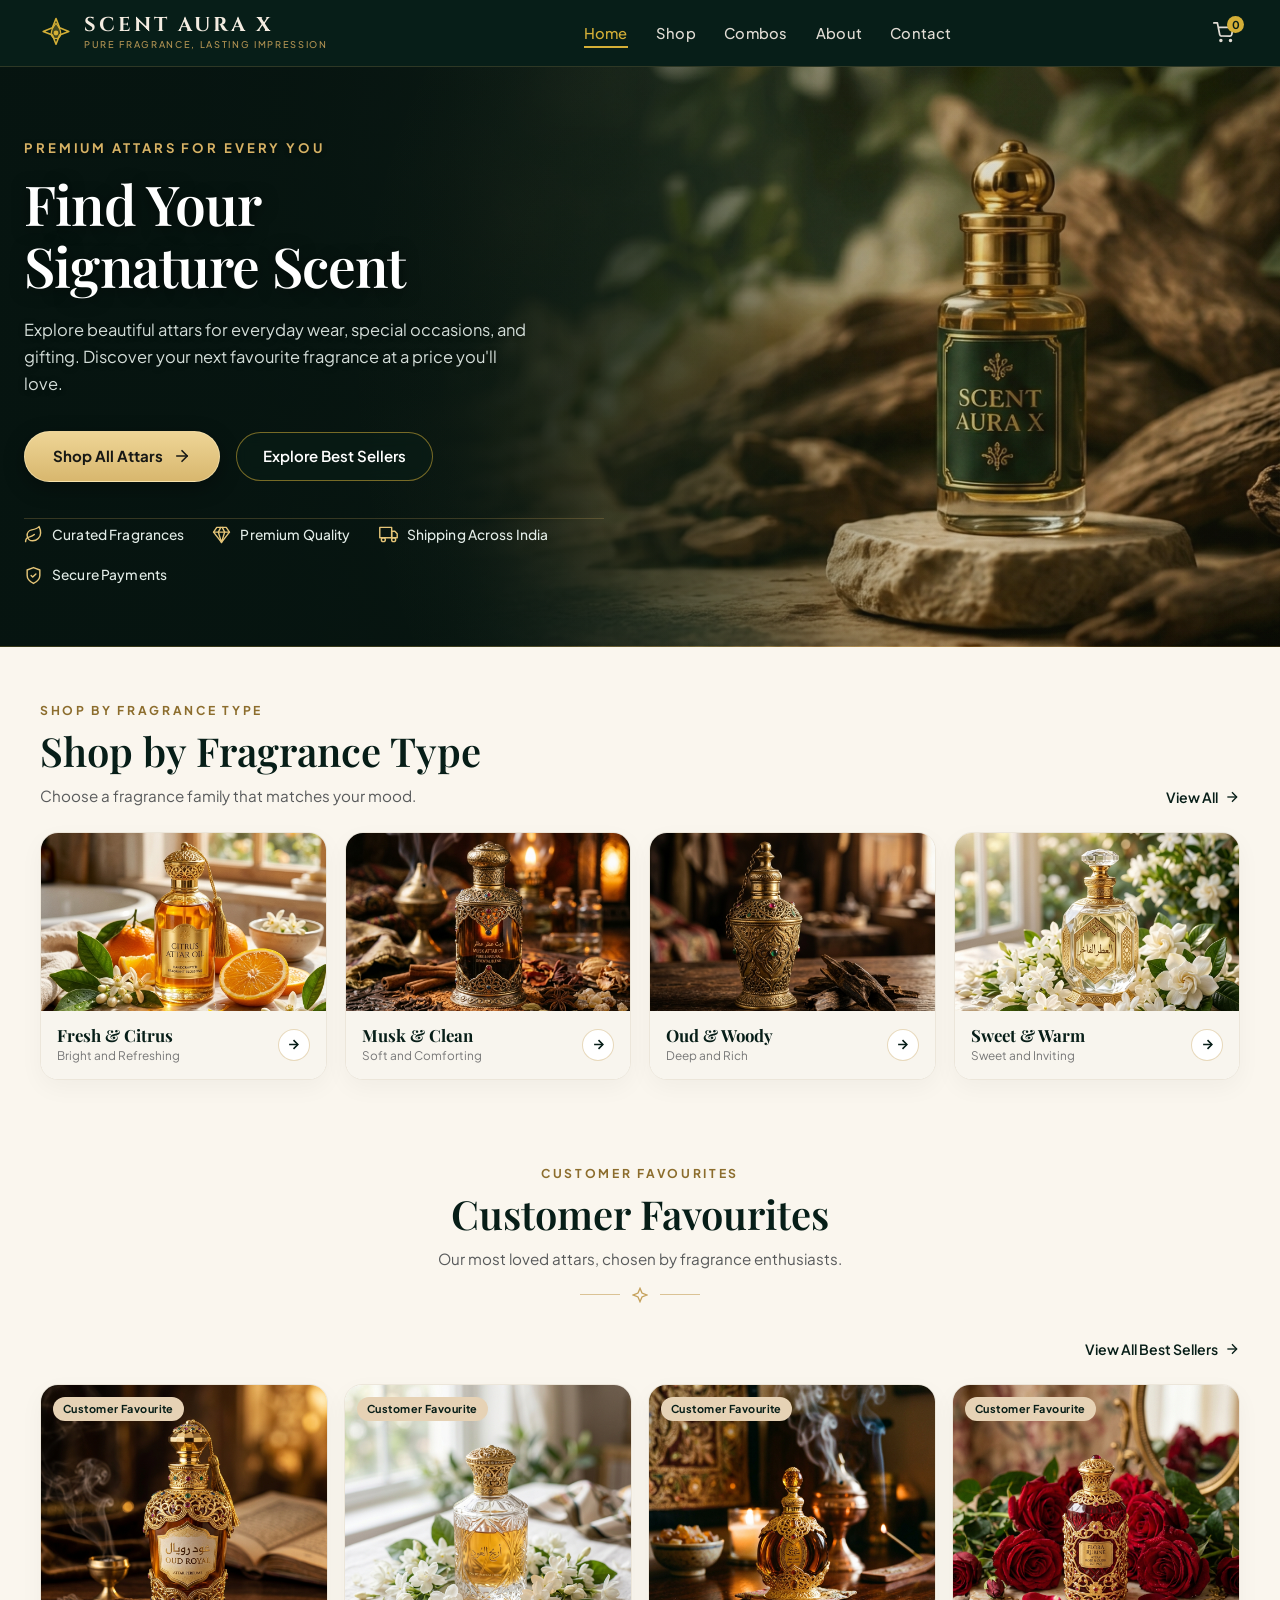
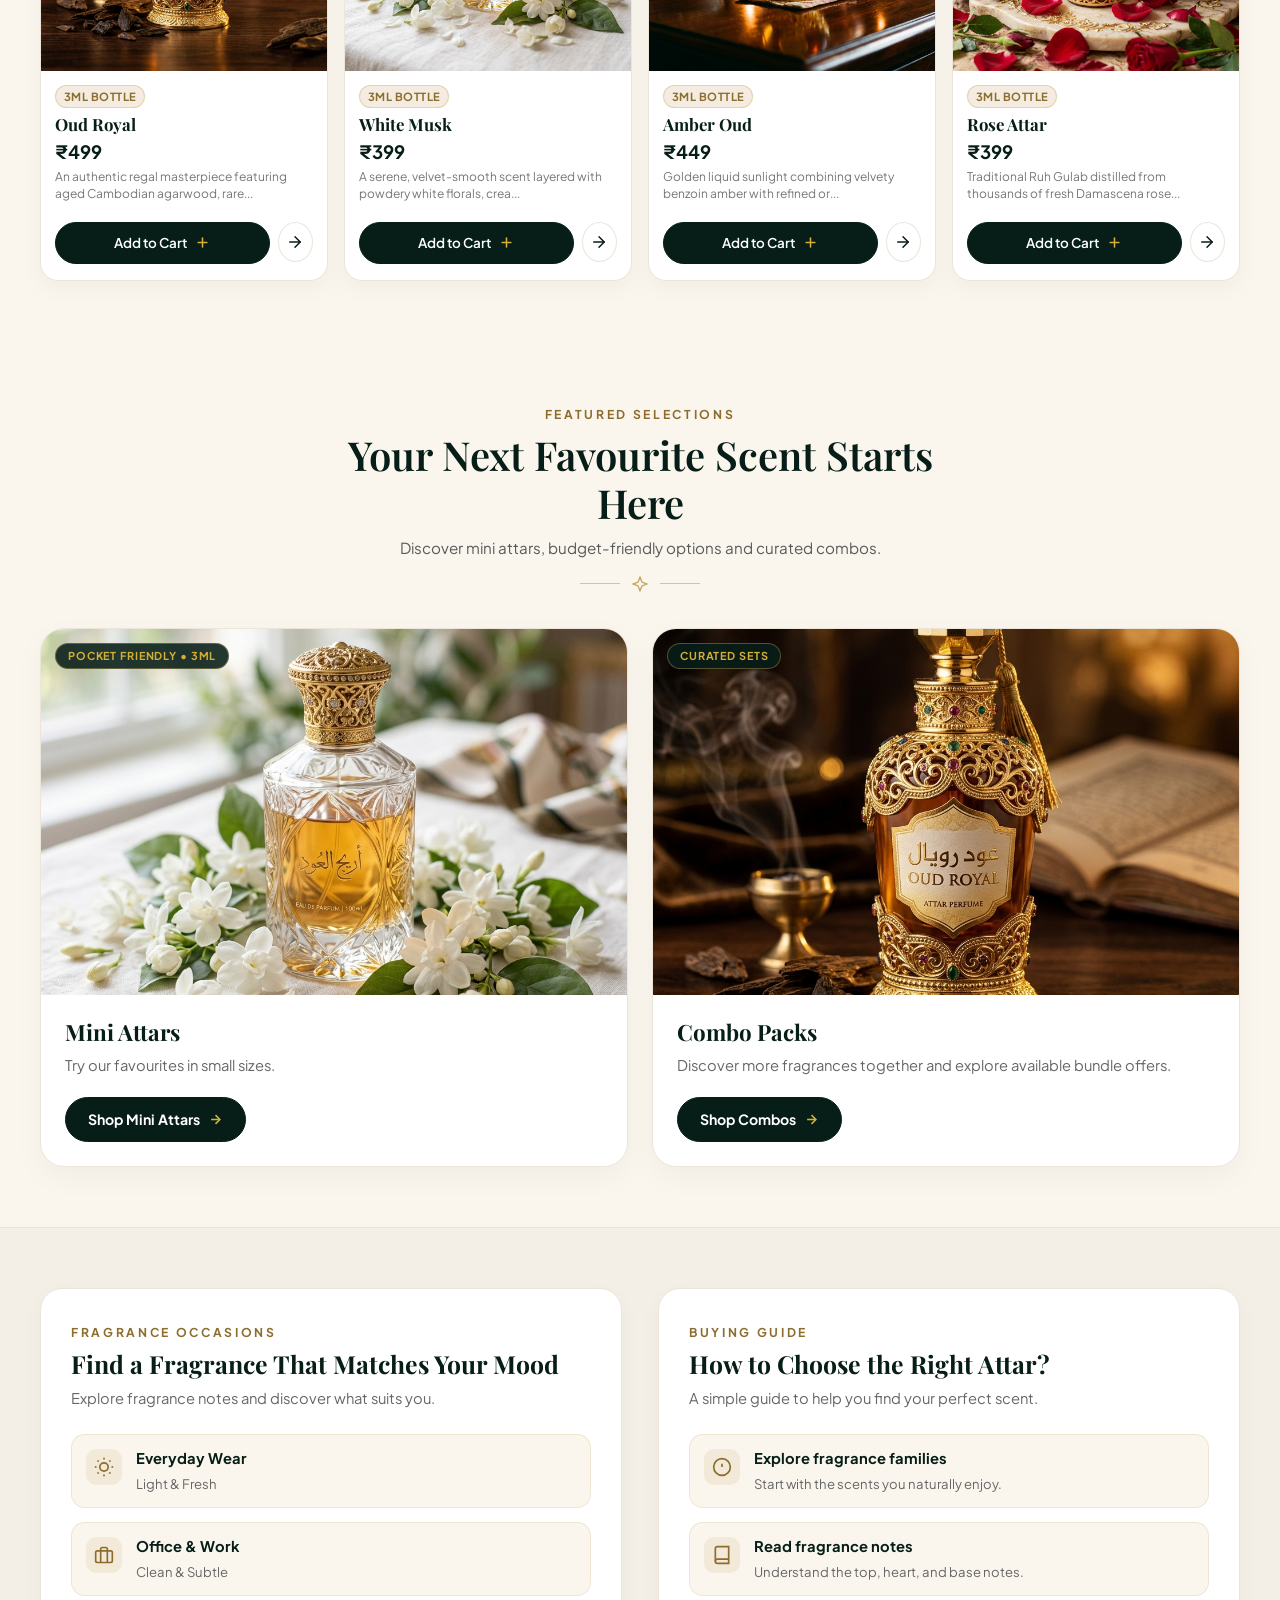
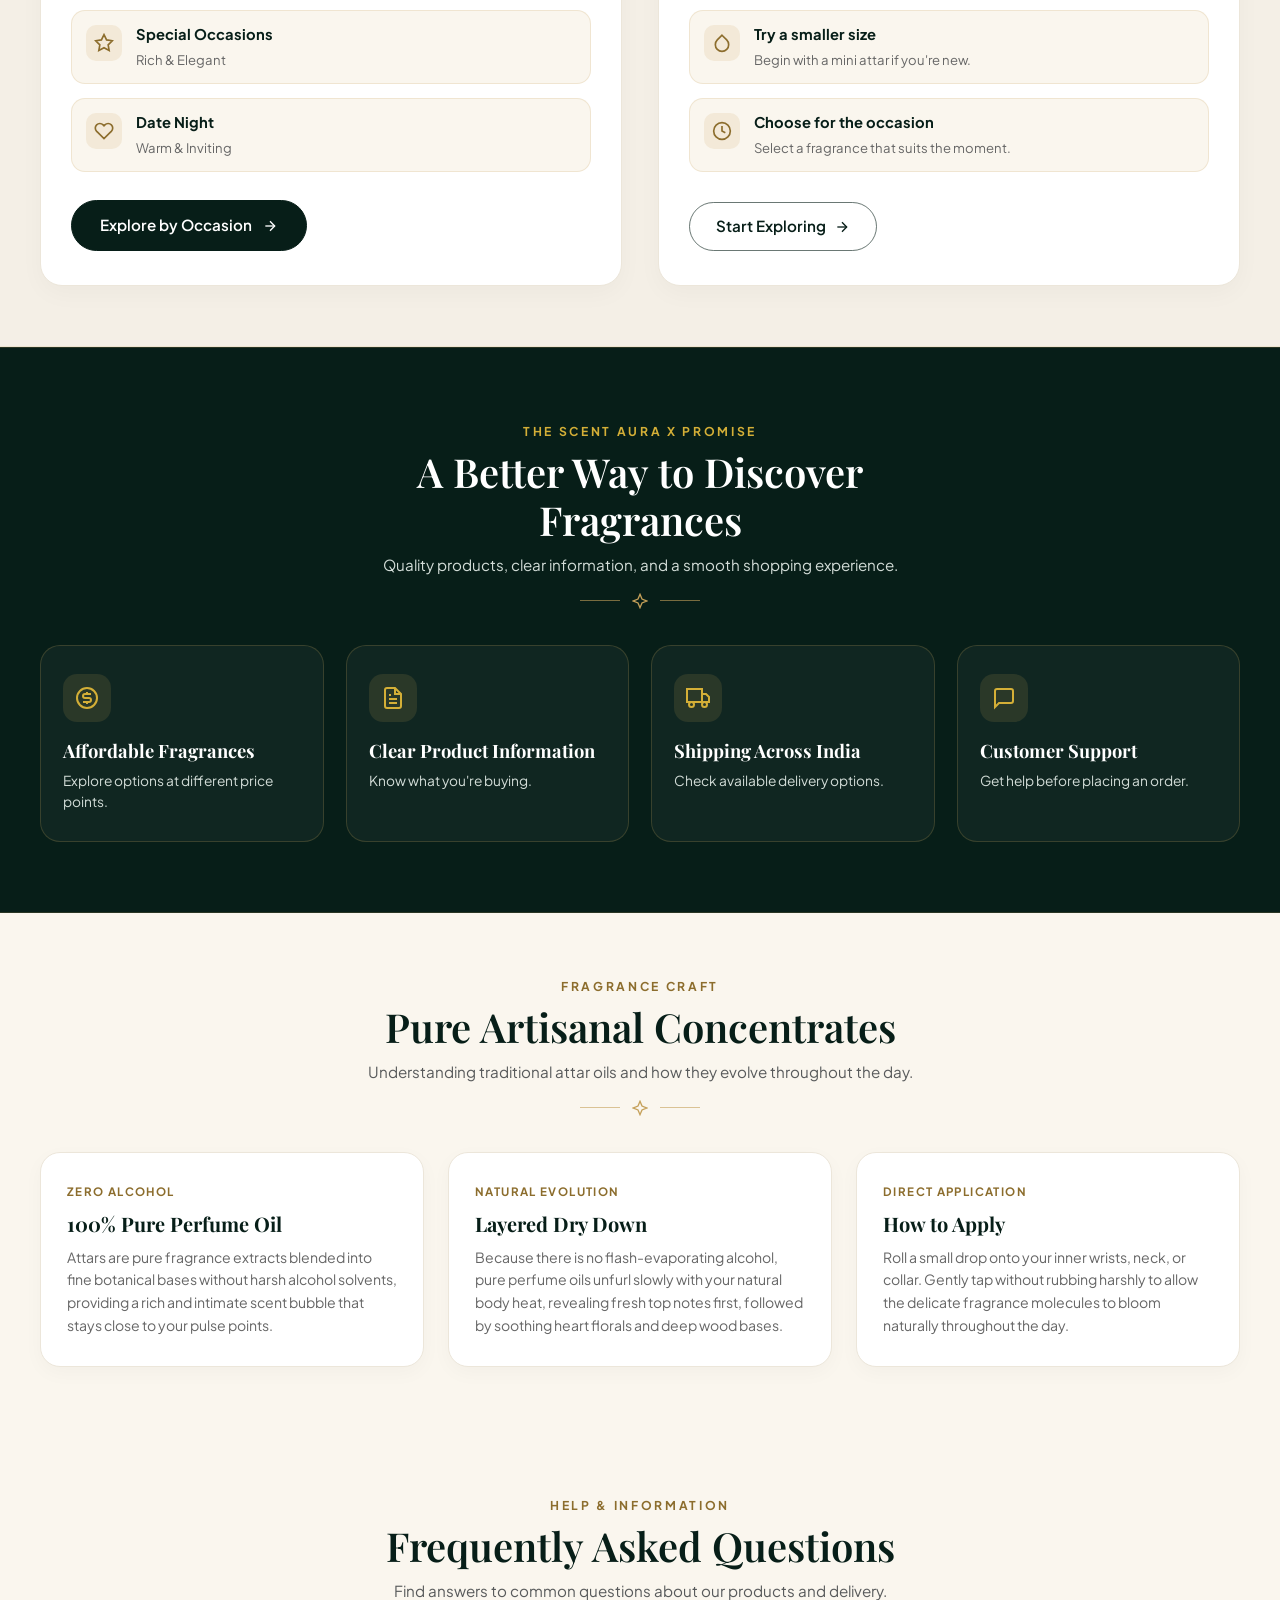
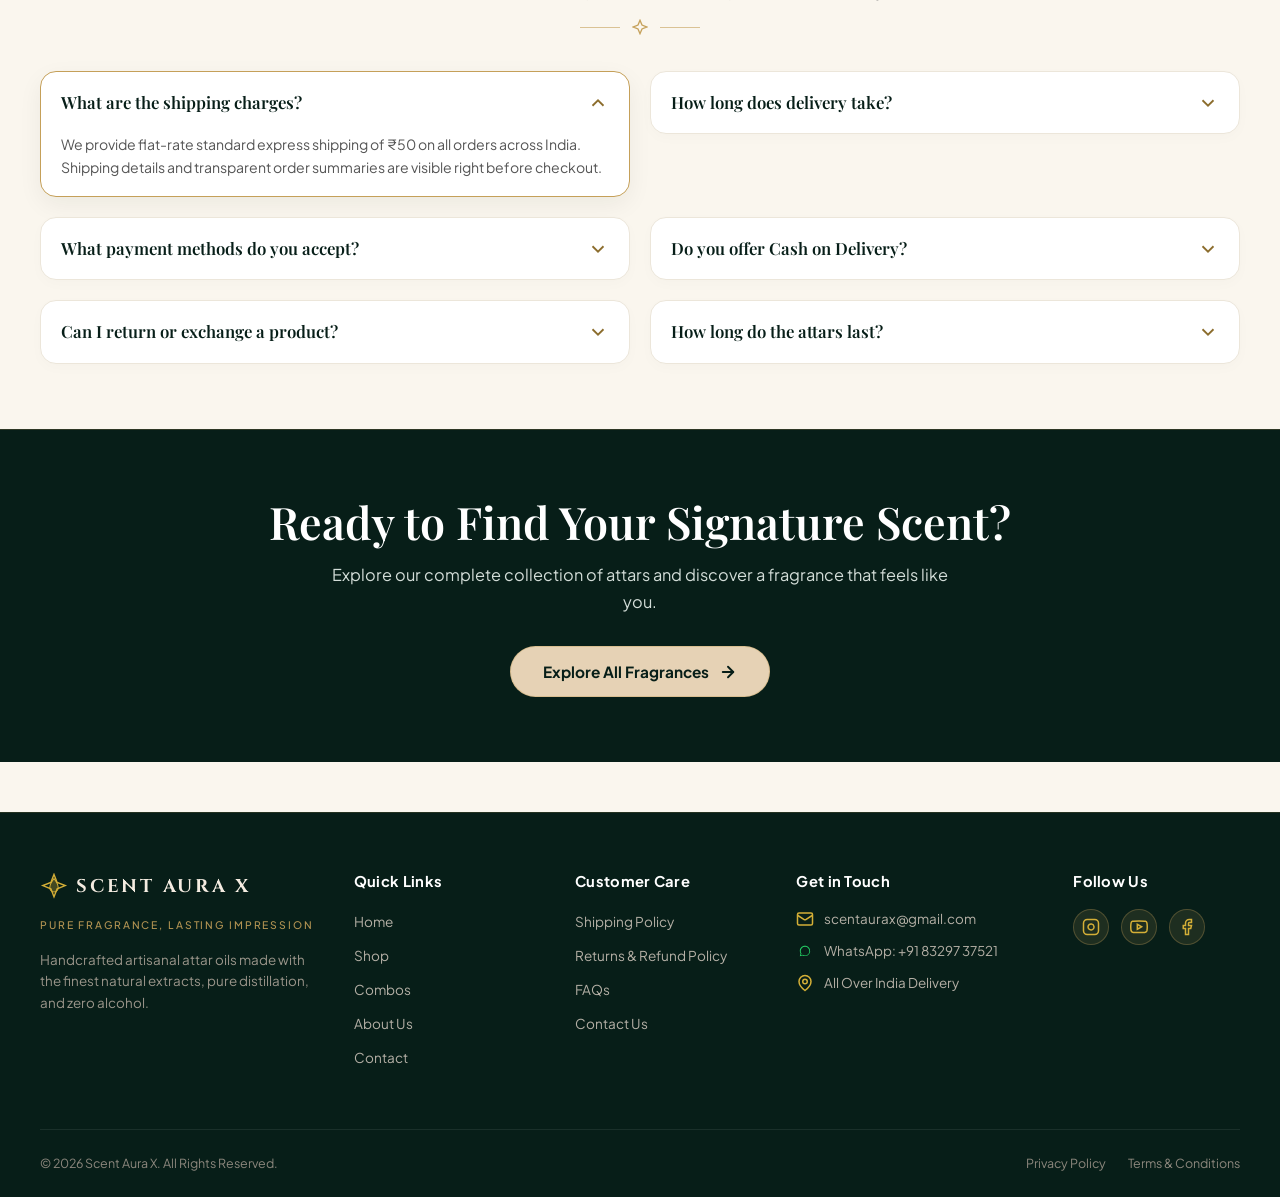
==== commit 0ca6fc25: "Remove search icon from site header across all pages" ====
--- a/index.html
+++ b/index.html
@@ -44,17 +44,8 @@
         <li><a href="contact.html">Contact</a></li>
       </ul>
 
-      <!-- Right Header Actions (Search, Cart, Mobile Toggle) -->
+      <!-- Right Header Actions (Cart, Mobile Toggle) -->
       <div class="header-actions">
-        <!-- Search icon -->
-        <a href="shop.html" class="header-icon-btn" aria-label="Search Attars">
-          <svg width="20" height="20" viewBox="0 0 24 24" fill="none" stroke="currentColor" stroke-width="2"
-            stroke-linecap="round" stroke-linejoin="round" aria-hidden="true">
-            <circle cx="11" cy="11" r="8"></circle>
-            <line x1="21" y1="21" x2="16.65" y2="16.65"></line>
-          </svg>
-        </a>
-
         <!-- Cart with Live Count Badge -->
         <a href="cart.html" class="header-icon-btn position-relative" aria-label="Shopping Cart">
           <svg width="21" height="21" viewBox="0 0 24 24" fill="none" stroke="currentColor" stroke-width="2"
--- a/assets/css/style.css
+++ b/assets/css/style.css
@@ -1261,19 +1261,251 @@
   border: 1px solid var(--border-subtle);
 }
 
+/* ========================================================
+   Amazon-Style Product Gallery (Main Image Top + Horizontal Strip Below)
+   ======================================================== */
+.product-gallery-layout {
+  display: flex;
+  flex-direction: column;
+  align-items: center;
+  width: 100%;
+  gap: 12px;
+  position: relative;
+}
+
 .product-detail-image-box {
   width: 100%;
+  max-width: 480px;
   aspect-ratio: 1 / 1;
   border-radius: 20px;
   overflow: hidden;
-  background-color: #F4EFE6;
+  background-color: #FAF6EE;
   border: 1px solid var(--border-subtle);
+  position: relative;
+  box-shadow: 0 8px 30px rgba(0, 0, 0, 0.04);
+  display: flex;
+  align-items: center;
+  justify-content: center;
 }
 
 .product-detail-image-box img {
   width: 100%;
   height: 100%;
   object-fit: cover;
+  transition: opacity 0.25s ease, transform 0.3s ease;
+  cursor: zoom-in;
+}
+
+/* Amazon-style Share Icon on top right */
+.gallery-share-btn {
+  position: absolute;
+  top: 14px;
+  right: 14px;
+  width: 38px;
+  height: 38px;
+  border-radius: 50%;
+  background: rgba(255, 255, 255, 0.85);
+  backdrop-filter: blur(6px);
+  border: 1px solid rgba(0, 0, 0, 0.08);
+  display: flex;
+  align-items: center;
+  justify-content: center;
+  color: #333333;
+  cursor: pointer;
+  z-index: 5;
+  transition: all 0.2s ease;
+}
+
+.gallery-share-btn:hover {
+  background: #FFFFFF;
+  color: var(--primary-dark);
+  box-shadow: 0 4px 12px rgba(0, 0, 0, 0.12);
+  transform: scale(1.05);
+}
+
+/* "Click to see full view" link */
+.gallery-fullview-text {
+  text-align: center;
+  margin-top: 2px;
+}
+
+.gallery-fullview-text a {
+  color: #007185;
+  font-size: 0.88rem;
+  font-weight: 500;
+  text-decoration: none;
+  transition: color 0.2s ease;
+}
+
+.gallery-fullview-text a:hover {
+  color: #C7511F;
+  text-decoration: underline;
+}
+
+/* Horizontal Thumbnail Strip Below */
+.gallery-thumbs-wrapper {
+  display: flex;
+  flex-direction: row;
+  align-items: center;
+  justify-content: center;
+  width: 100%;
+  max-width: 480px;
+  gap: 8px;
+  margin-top: 4px;
+}
+
+.gallery-thumbs-track {
+  display: flex;
+  flex-direction: row;
+  gap: 10px;
+  overflow-x: auto;
+  overflow-y: hidden;
+  scrollbar-width: none; /* Firefox */
+  -ms-overflow-style: none; /* IE/Edge */
+  padding: 6px 4px;
+  max-width: 410px;
+}
+
+.gallery-thumbs-track::-webkit-scrollbar {
+  display: none; /* Chrome, Safari */
+}
+
+/* Amazon style: rounded rectangle thumbnail with clean border */
+.gallery-thumb-item {
+  width: 64px;
+  height: 64px;
+  min-width: 64px;
+  border-radius: 10px;
+  overflow: hidden;
+  border: 1.5px solid #D5CEBF;
+  background-color: #FAF7F2;
+  padding: 3px;
+  cursor: pointer;
+  transition: all 0.2s ease;
+  outline: none;
+  display: flex;
+  align-items: center;
+  justify-content: center;
+  position: relative;
+}
+
+.gallery-thumb-item img {
+  width: 100%;
+  height: 100%;
+  object-fit: cover;
+  border-radius: 6px;
+}
+
+.gallery-thumb-item:hover {
+  border-color: #007185;
+  box-shadow: 0 0 0 1px #007185;
+}
+
+/* Selected active thumbnail: Amazon cyan/gold highlight */
+.gallery-thumb-item.active {
+  border-color: #007185;
+  box-shadow: 0 0 0 2px #007185;
+}
+
+/* Video badge indicator on thumbnail (if thumbnail has video) */
+.gallery-thumb-video-icon {
+  position: absolute;
+  width: 26px;
+  height: 26px;
+  border-radius: 50%;
+  background: rgba(0, 0, 0, 0.6);
+  display: flex;
+  align-items: center;
+  justify-content: center;
+  color: #FFFFFF;
+}
+
+.thumb-nav-btn {
+  width: 30px;
+  height: 30px;
+  min-width: 30px;
+  border-radius: 50%;
+  background: #FFFFFF;
+  border: 1px solid #D5CEBF;
+  color: var(--primary-dark);
+  display: flex;
+  align-items: center;
+  justify-content: center;
+  cursor: pointer;
+  transition: all 0.2s ease;
+  box-shadow: 0 2px 6px rgba(0, 0, 0, 0.08);
+}
+
+.thumb-nav-btn:hover {
+  background: var(--primary-dark);
+  color: #FFFFFF;
+  border-color: var(--primary-dark);
+}
+
+.thumb-nav-btn:disabled {
+  opacity: 0.35;
+  cursor: not-allowed;
+}
+
+/* Lightbox Modal for Full View */
+.image-lightbox-modal {
+  display: none;
+  position: fixed;
+  z-index: 99999;
+  left: 0;
+  top: 0;
+  width: 100%;
+  height: 100%;
+  background-color: rgba(0, 0, 0, 0.88);
+  backdrop-filter: blur(8px);
+  align-items: center;
+  justify-content: center;
+  opacity: 0;
+  transition: opacity 0.25s ease;
+}
+
+.image-lightbox-modal.show {
+  display: flex;
+  opacity: 1;
+}
+
+.image-lightbox-content {
+  position: relative;
+  max-width: 90vw;
+  max-height: 88vh;
+  display: flex;
+  align-items: center;
+  justify-content: center;
+}
+
+.image-lightbox-content img {
+  max-width: 88vw;
+  max-height: 84vh;
+  object-fit: contain;
+  border-radius: 12px;
+  box-shadow: 0 10px 40px rgba(0, 0, 0, 0.5);
+}
+
+.image-lightbox-close {
+  position: absolute;
+  top: 24px;
+  right: 28px;
+  background: rgba(255, 255, 255, 0.2);
+  border: none;
+  color: #FFFFFF;
+  width: 44px;
+  height: 44px;
+  border-radius: 50%;
+  font-size: 24px;
+  cursor: pointer;
+  display: flex;
+  align-items: center;
+  justify-content: center;
+  transition: background 0.2s ease;
+}
+
+.image-lightbox-close:hover {
+  background: rgba(255, 255, 255, 0.4);
 }
 
 .variation-pill-group {
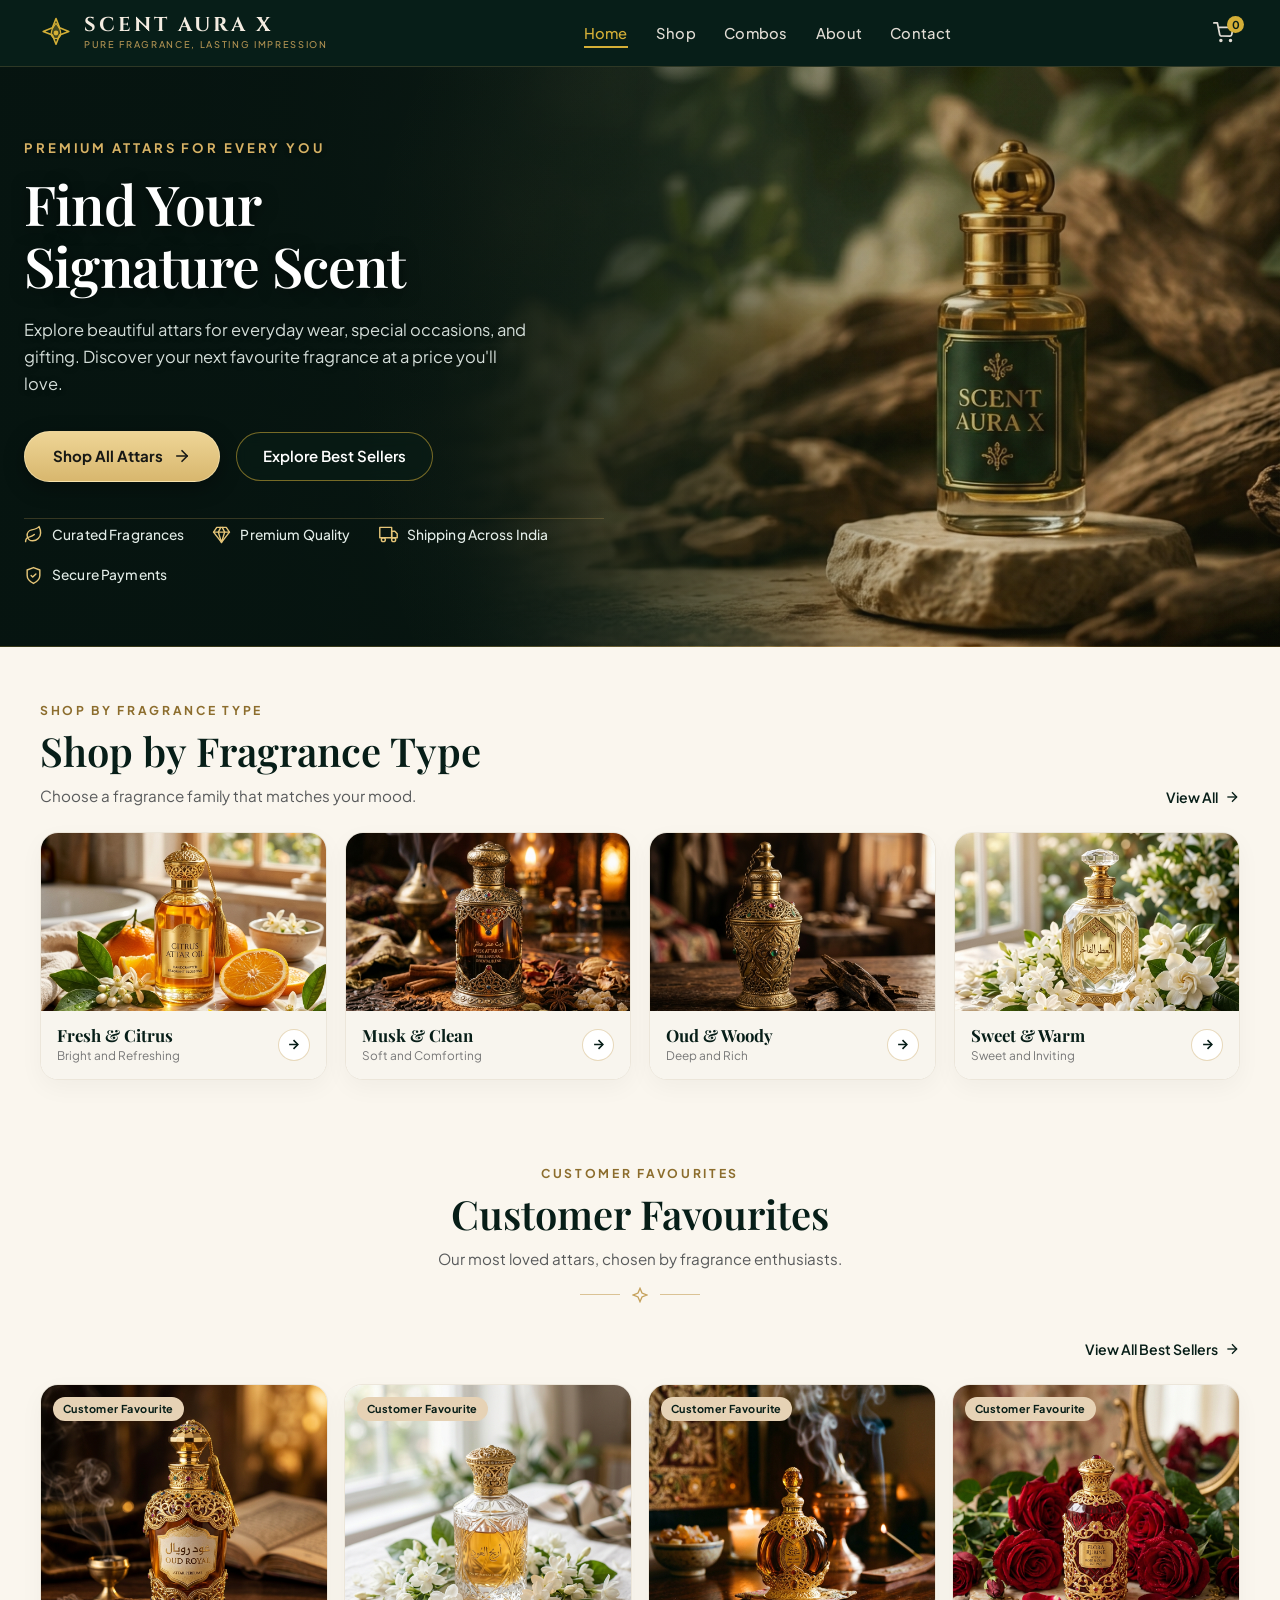
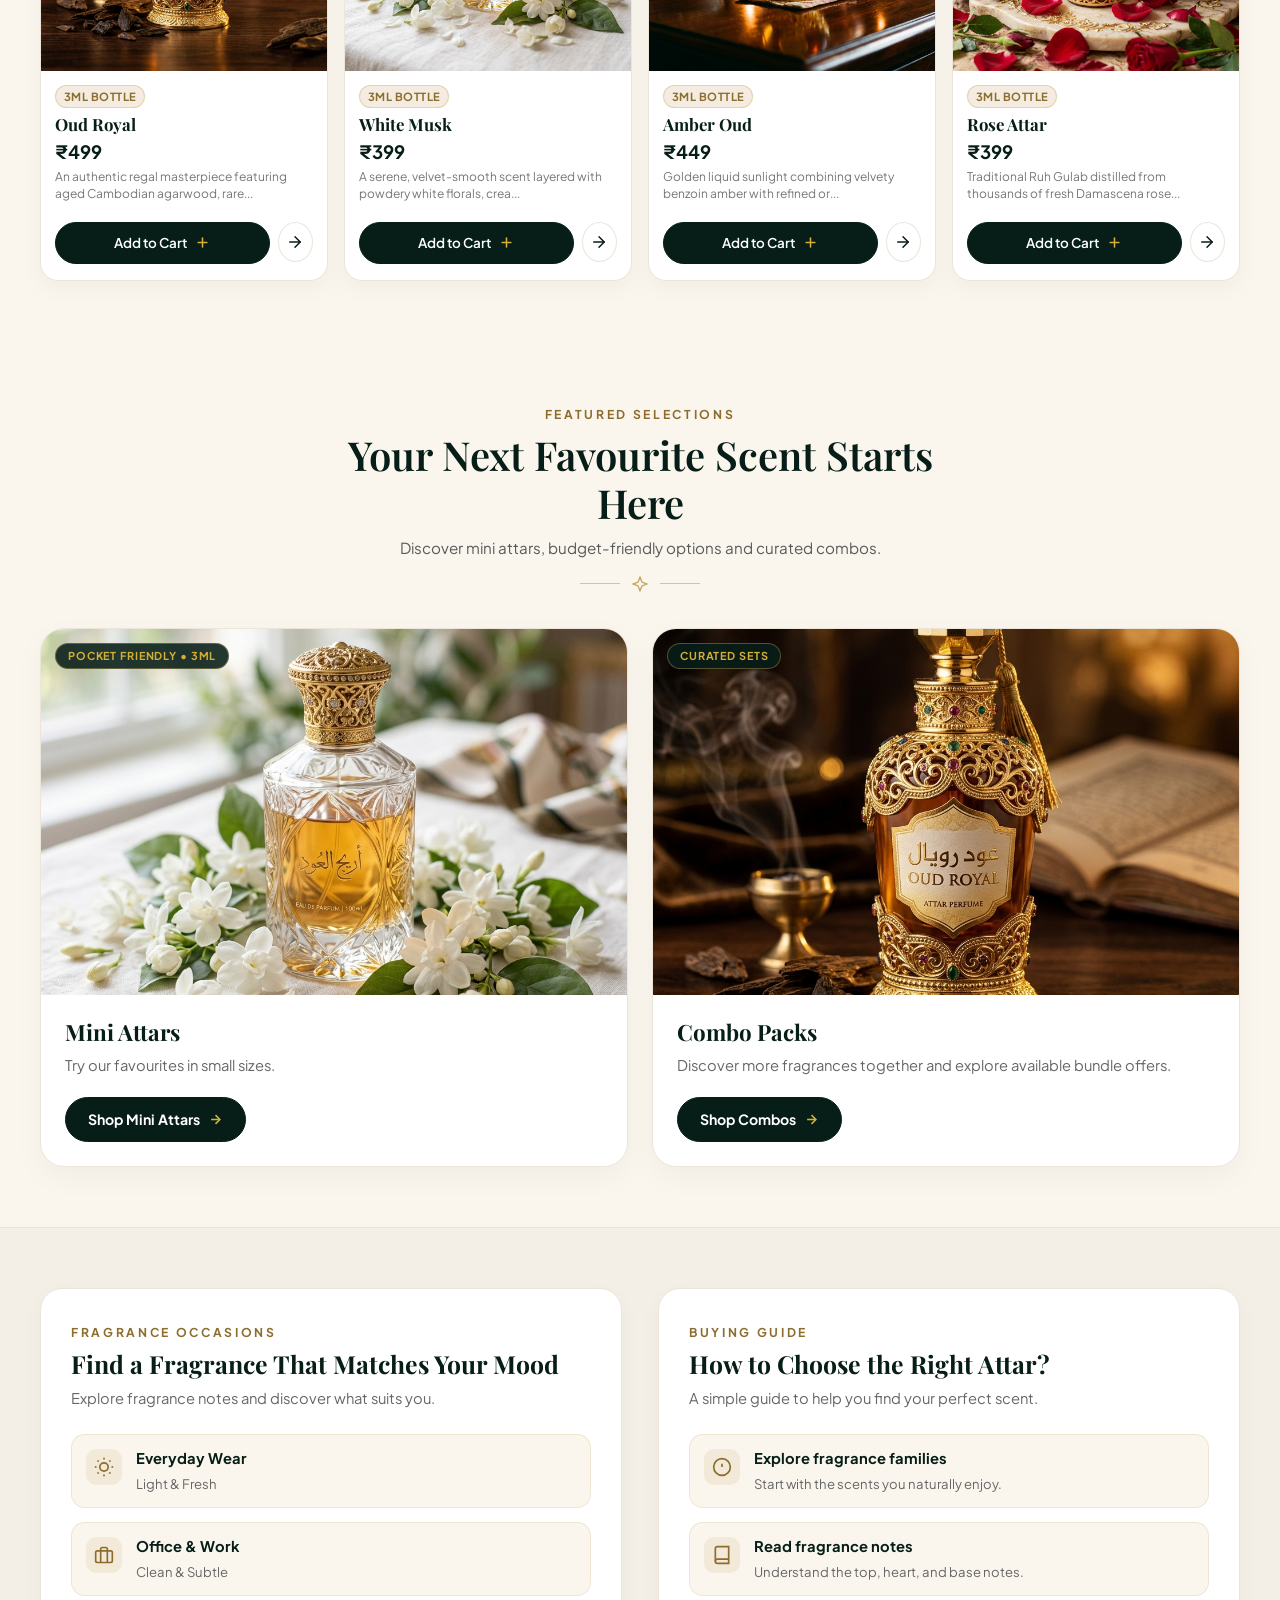
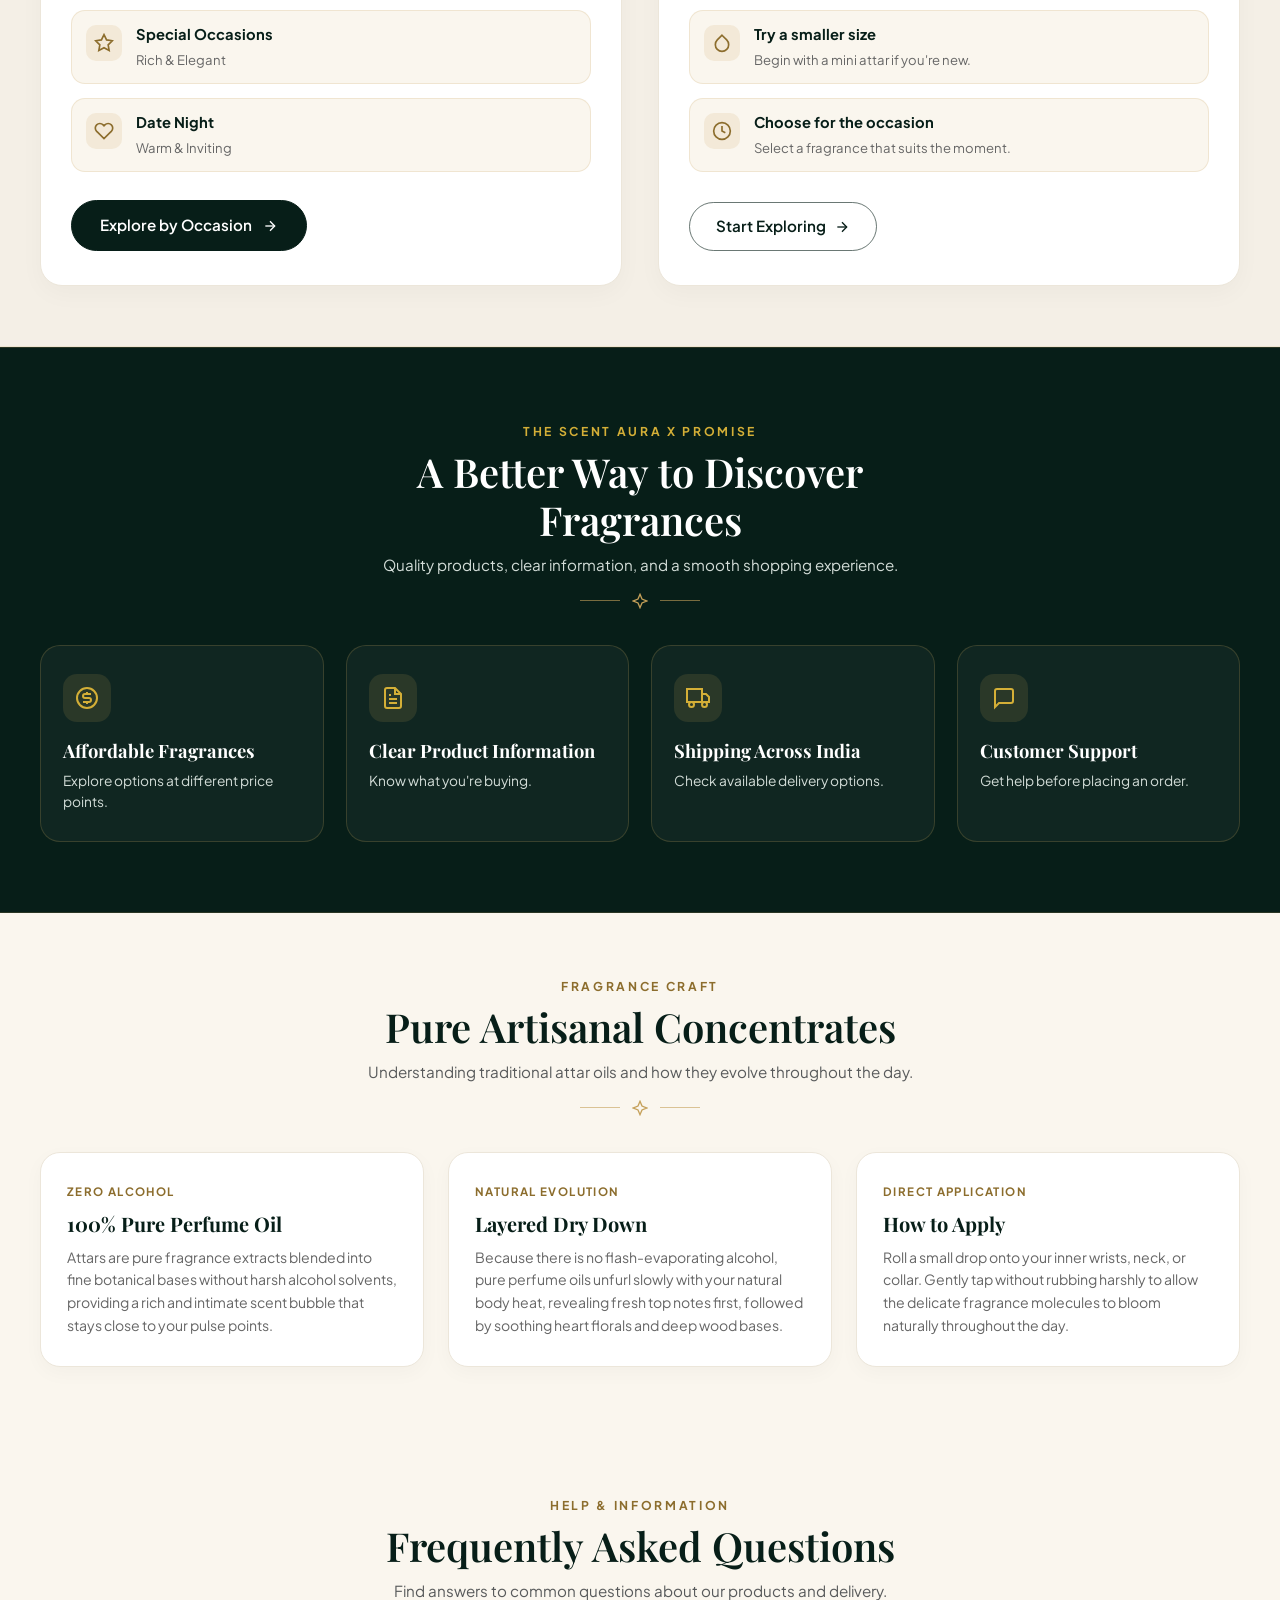
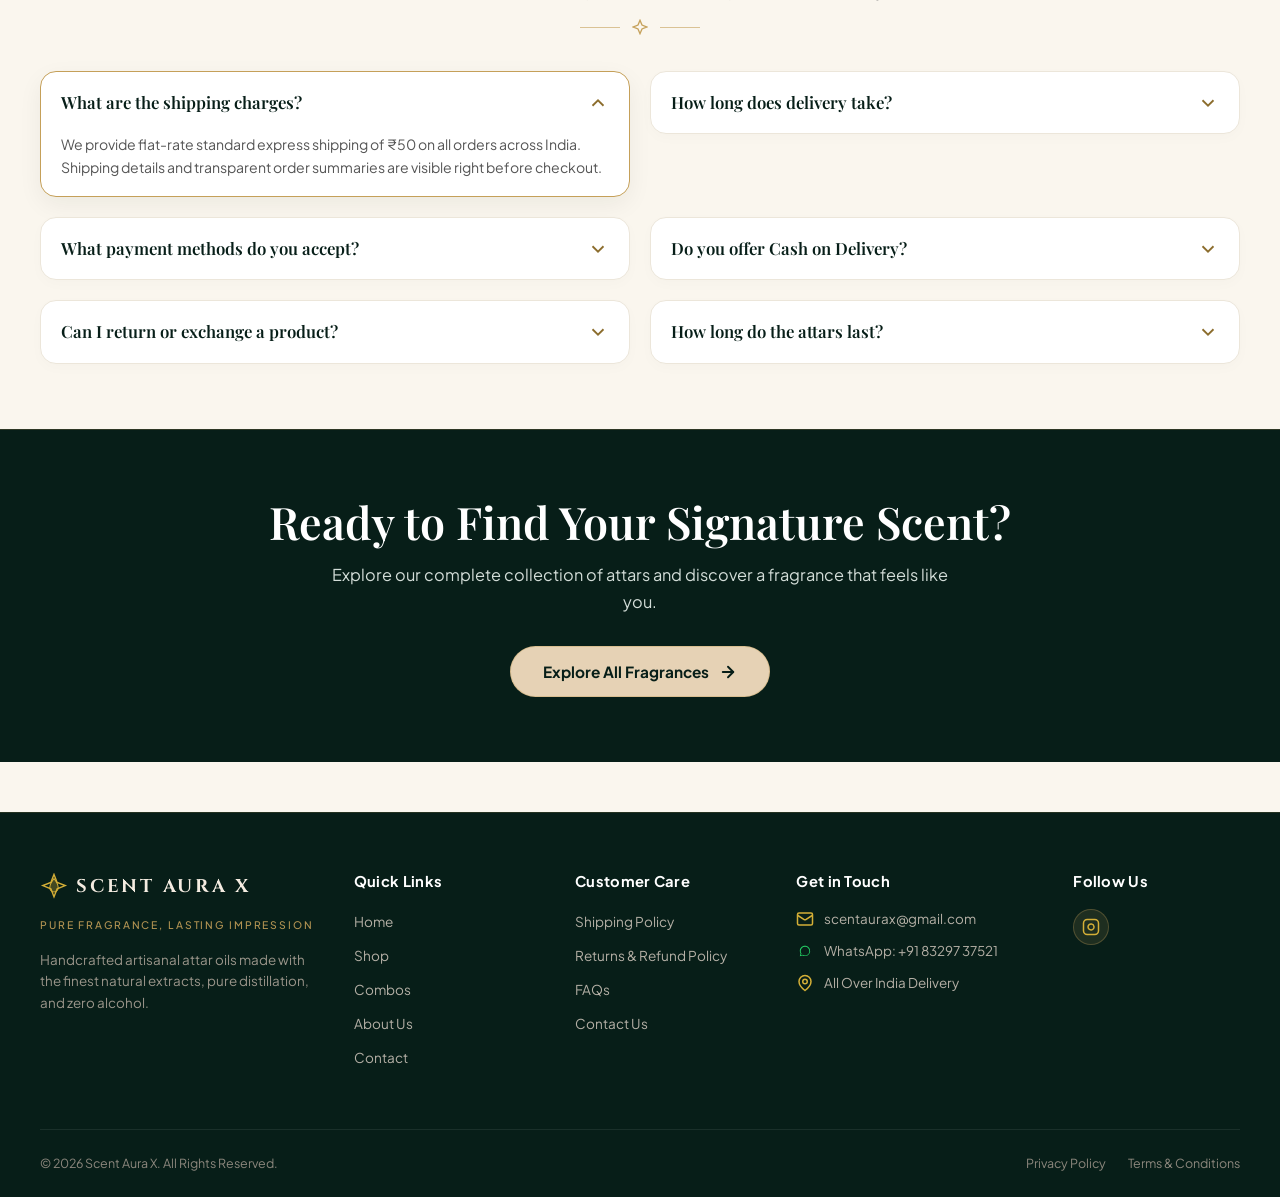
==== commit 24e2e1c0: "Remove YouTube and Facebook social icons from footer across all pages" ====
--- a/index.html
+++ b/index.html
@@ -892,21 +892,6 @@
                 <rect x="2" y="2" width="20" height="20" rx="5" ry="5"></rect>
                 <path d="M16 11.37A4 4 0 1 1 12.63 8 4 4 0 0 1 16 11.37z"></path>
                 <line x1="17.5" y1="6.5" x2="17.51" y2="6.5"></line>
-              </svg>
-            </a>
-            <a href="#" class="footer-social-icon" aria-label="YouTube">
-              <svg width="18" height="18" viewBox="0 0 24 24" fill="none" stroke="currentColor" stroke-width="2"
-                aria-hidden="true">
-                <path
-                  d="M22.54 6.42a2.78 2.78 0 0 0-1.94-2C18.88 4 12 4 12 4s-6.88 0-8.6.46a2.78 2.78 0 0 0-1.94 2A29 29 0 0 0 1 11.75a29 29 0 0 0 .46 5.33A2.78 2.78 0 0 0 3.4 19c1.72.46 8.6.46 8.6.46s6.88 0 8.6-.46a2.78 2.78 0 0 0 1.94-2 29 29 0 0 0 .46-5.25 29 29 0 0 0-.46-5.33z">
-                </path>
-                <polygon points="9.75 15.02 15.5 11.75 9.75 8.48 9.75 15.02"></polygon>
-              </svg>
-            </a>
-            <a href="#" class="footer-social-icon" aria-label="Facebook">
-              <svg width="18" height="18" viewBox="0 0 24 24" fill="none" stroke="currentColor" stroke-width="2"
-                aria-hidden="true">
-                <path d="M18 2h-3a5 5 0 0 0-5 5v3H7v4h3v8h4v-8h3l1-4h-4V7a1 1 0 0 1 1-1h3z"></path>
               </svg>
             </a>
           </div>
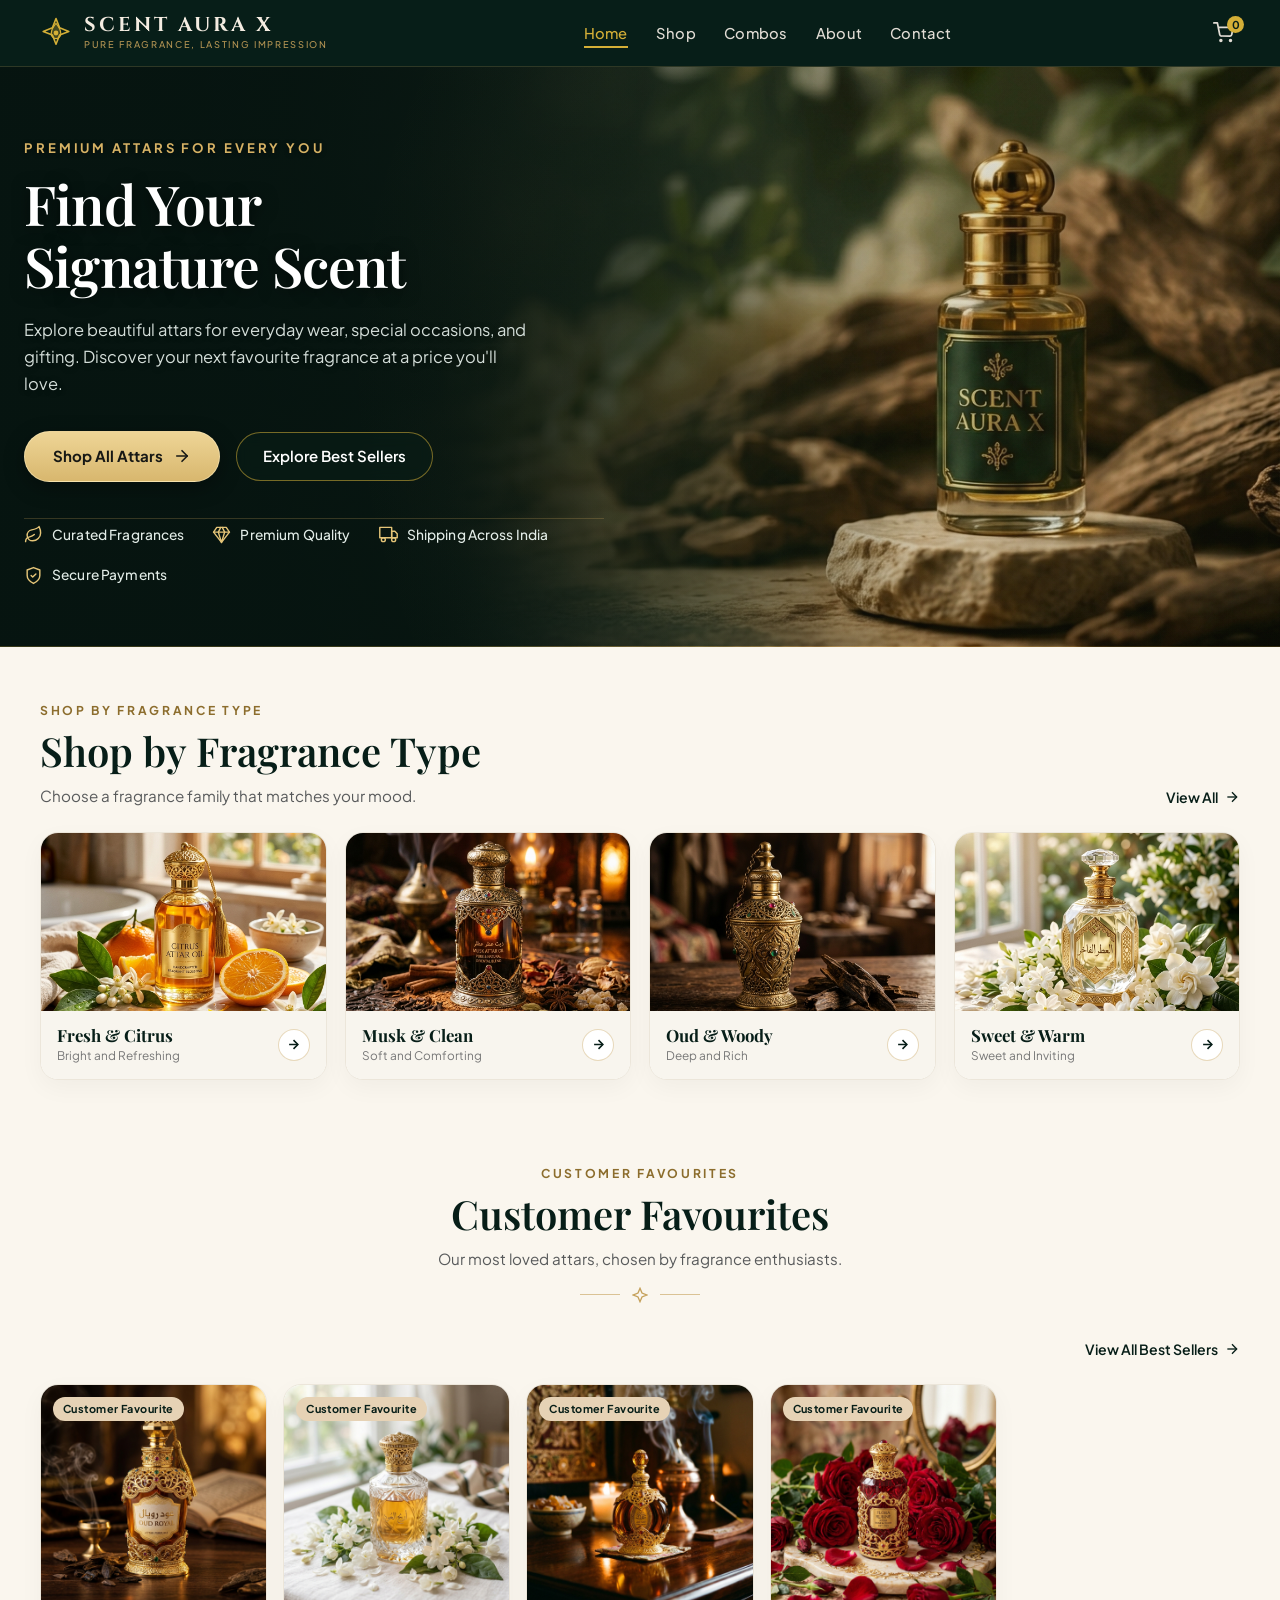
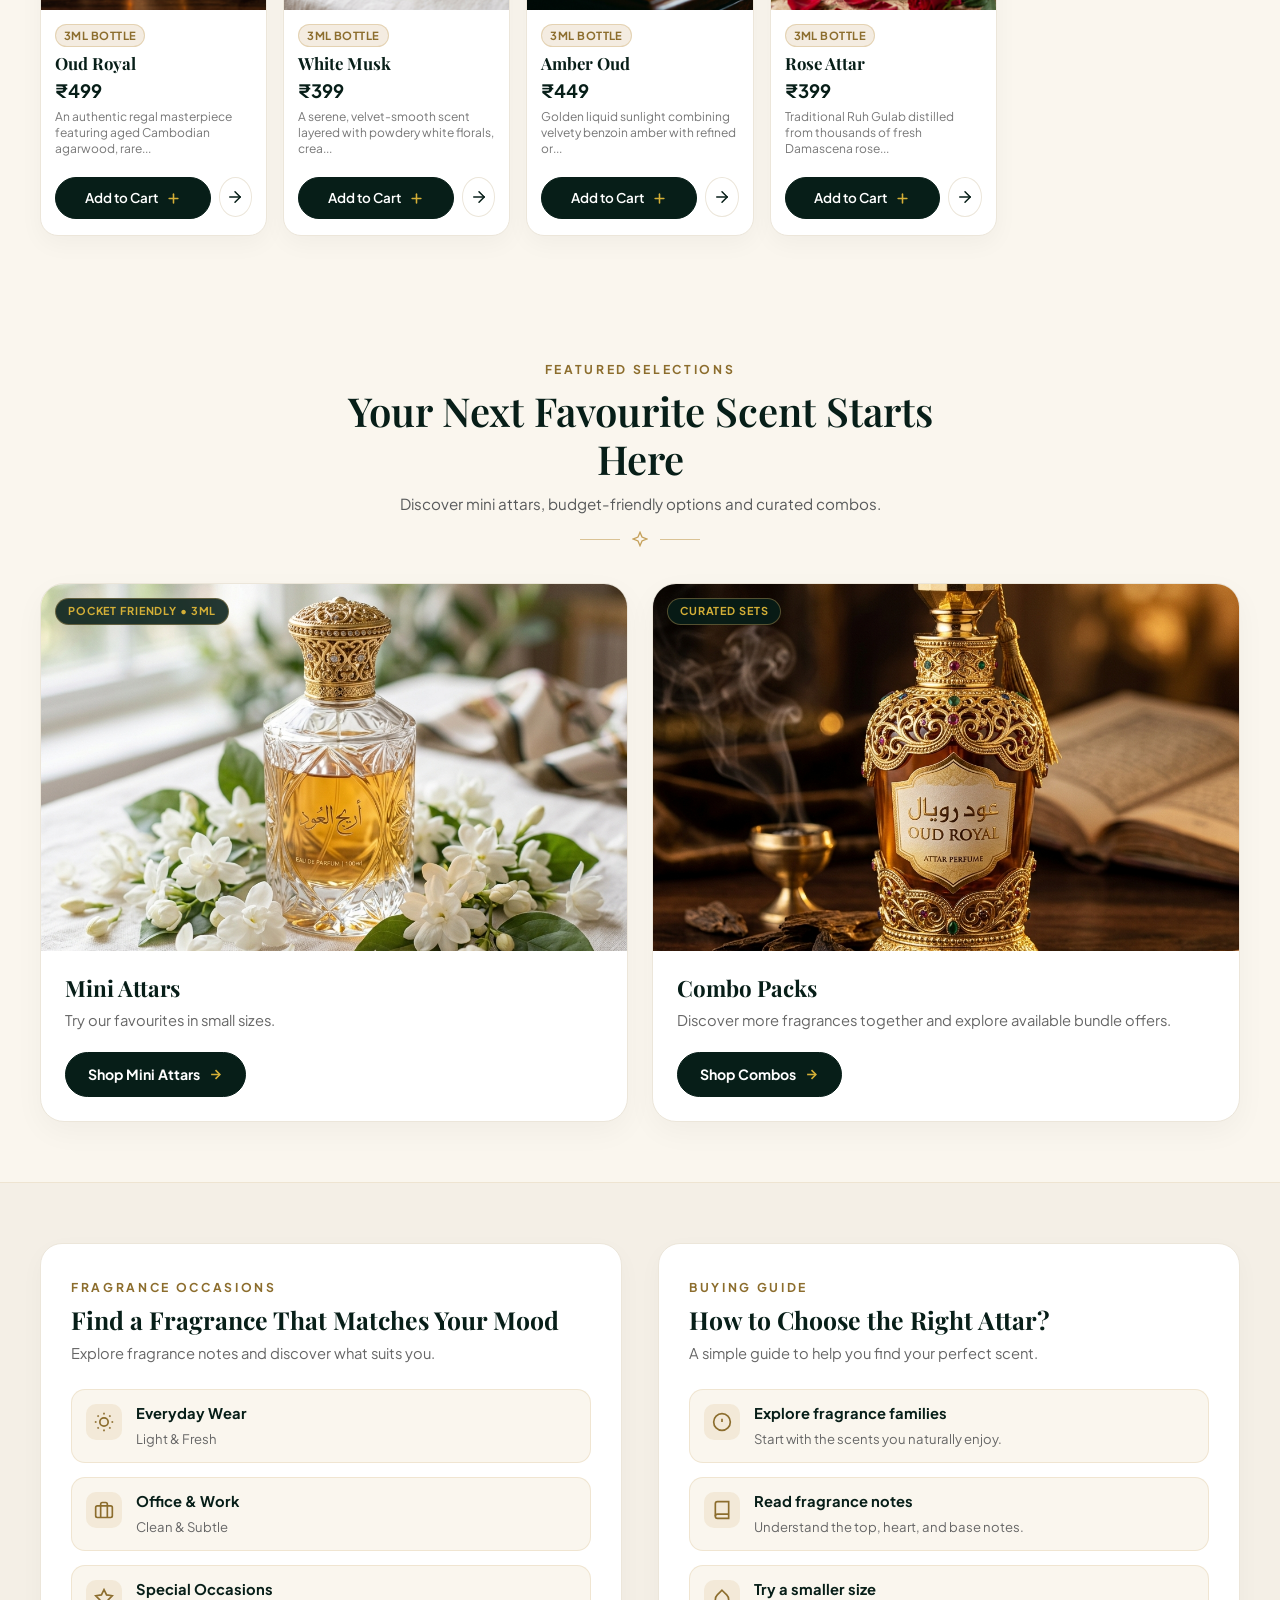
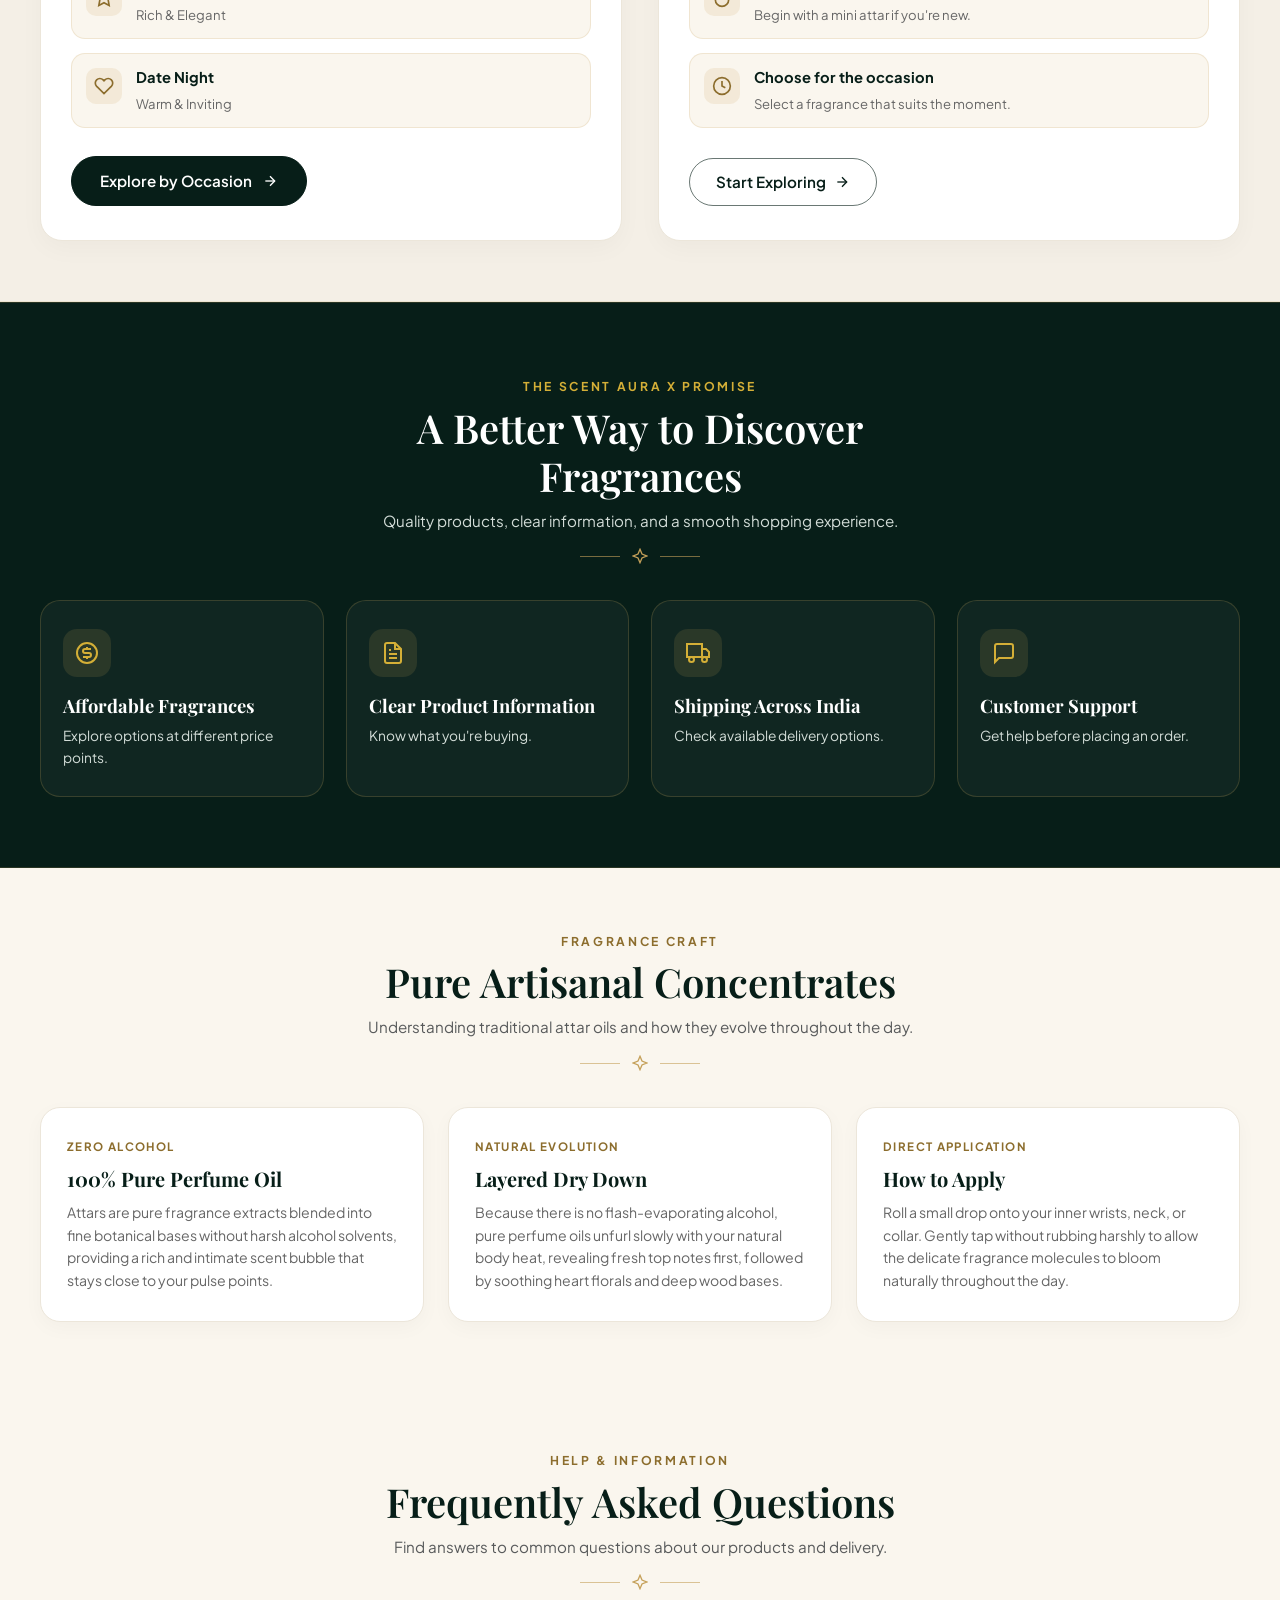
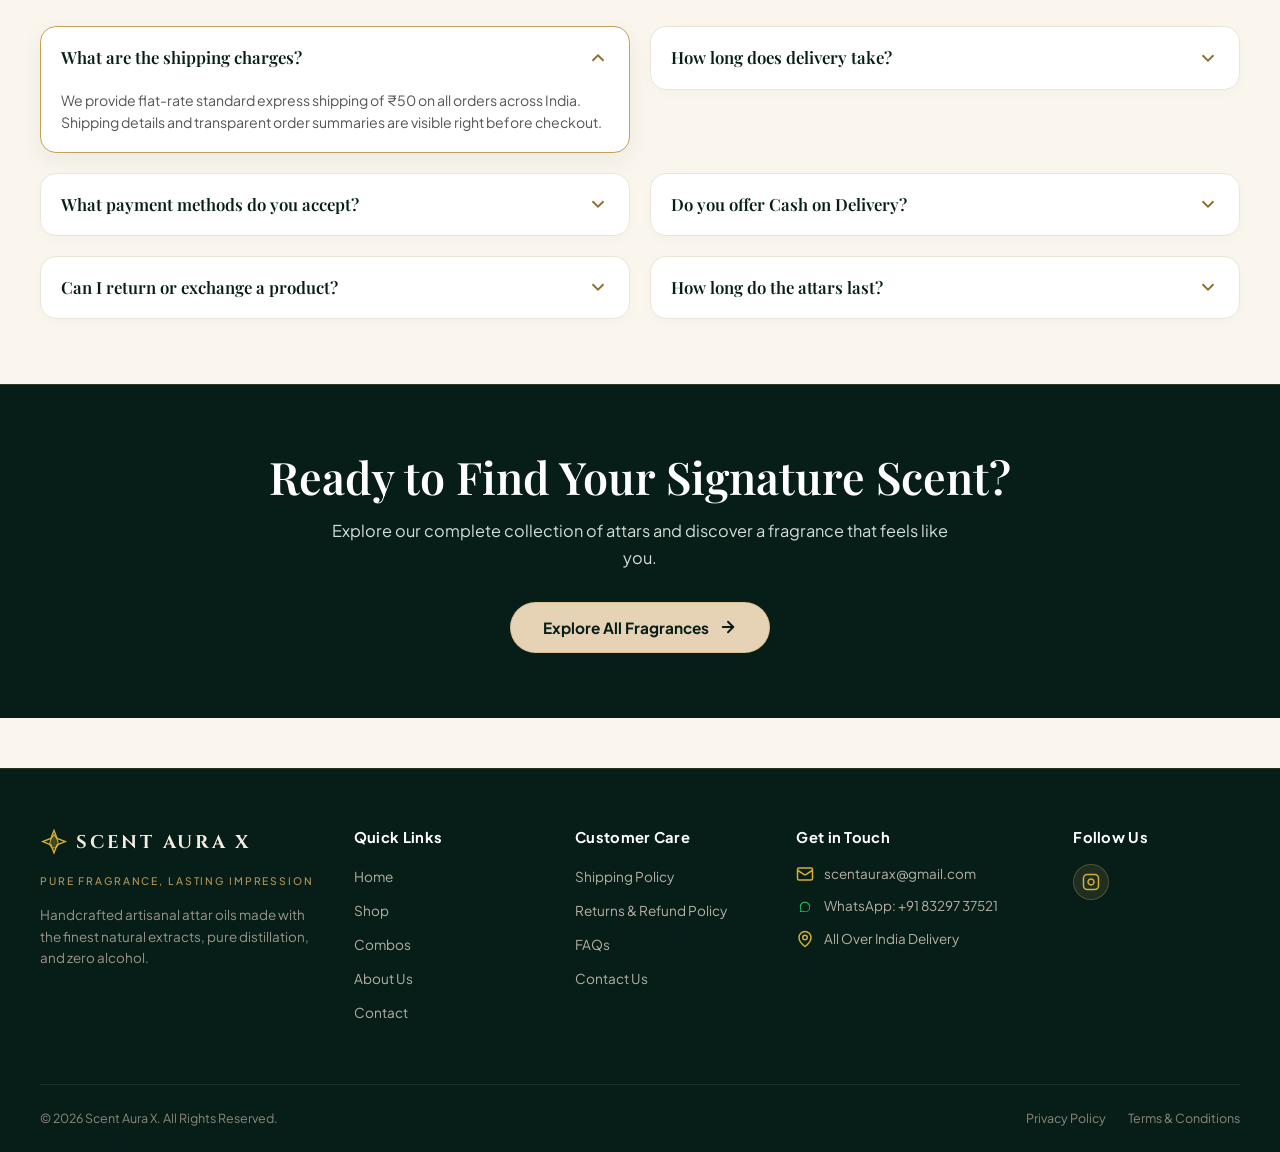
==== commit 74e13510: "Make all buttons full-width on mobile and display 1 product per row" ====
--- a/index.html
+++ b/index.html
@@ -311,7 +311,7 @@
       </div>
 
       <!-- Up to 4 actual products in responsive product grid -->
-      <div class="products-grid-row" id="index-products-container" style="grid-template-columns: repeat(4, 1fr);">
+      <div class="products-grid-row" id="index-products-container">
         <!-- Populated dynamically from actual product catalogue by JS -->
       </div>
     </div>
--- a/assets/css/style.css
+++ b/assets/css/style.css
@@ -1727,8 +1727,10 @@
   .story-grid {
     grid-template-columns: 1fr;
   }
-  .products-grid-row {
-    grid-template-columns: repeat(2, 1fr);
+  .products-grid-row,
+  #index-products-container,
+  #shop-products-container {
+    grid-template-columns: 1fr !important;
   }
   .story-content-side {
     padding: 30px 20px;
@@ -1738,6 +1740,32 @@
   }
   .footer-grid {
     grid-template-columns: 1fr;
+  }
+
+  /* Full-width buttons on mobile devices */
+  .hero-buttons {
+    flex-direction: column;
+    align-items: stretch;
+    width: 100%;
+    gap: 12px;
+  }
+  .hero-buttons a,
+  .hero-buttons button,
+  .btn-banner-gold,
+  .btn-banner-outline,
+  .btn-card-select-size,
+  .btn-card-add-cart,
+  .btn-order-cta,
+  #btn-add-cart,
+  .checkout-btn,
+  .btn-detail-cart {
+    width: 100% !important;
+    justify-content: center !important;
+    text-align: center !important;
+  }
+  .attar-product-card .d-flex.gap-2 {
+    flex-direction: column;
+    width: 100%;
   }
 }
 
--- a/assets/css/premium.css
+++ b/assets/css/premium.css
@@ -320,6 +320,20 @@
   .hero-section.hero-banner-scent .hero-title {
     font-size: 2.2rem;
   }
+  .hero-section.hero-banner-scent .hero-buttons {
+    flex-direction: column;
+    align-items: stretch;
+    width: 100%;
+    gap: 12px;
+  }
+  .hero-section.hero-banner-scent .hero-buttons a,
+  .hero-section.hero-banner-scent .hero-buttons button,
+  .btn-banner-gold,
+  .btn-banner-outline {
+    width: 100%;
+    justify-content: center;
+    text-align: center;
+  }
   .hero-section.hero-banner-scent .banner-badges-row {
     gap: 12px 18px;
   }
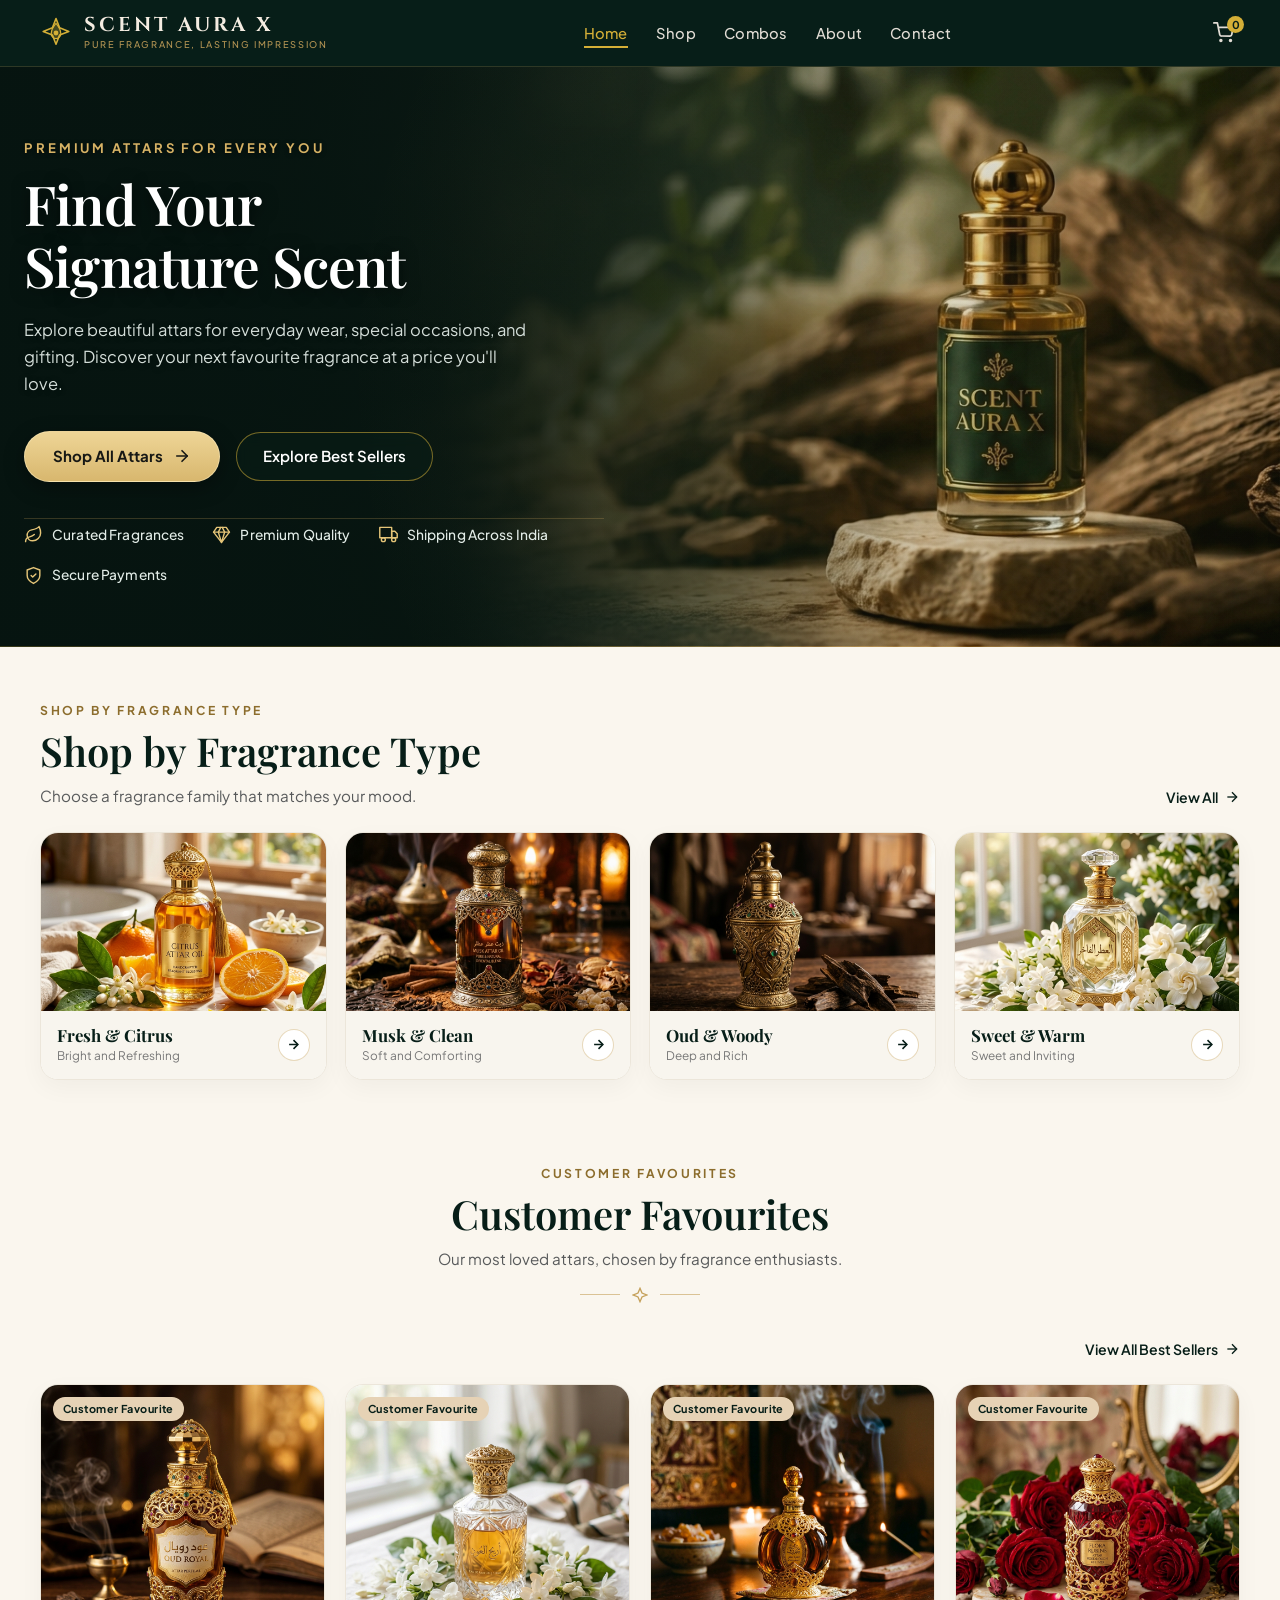
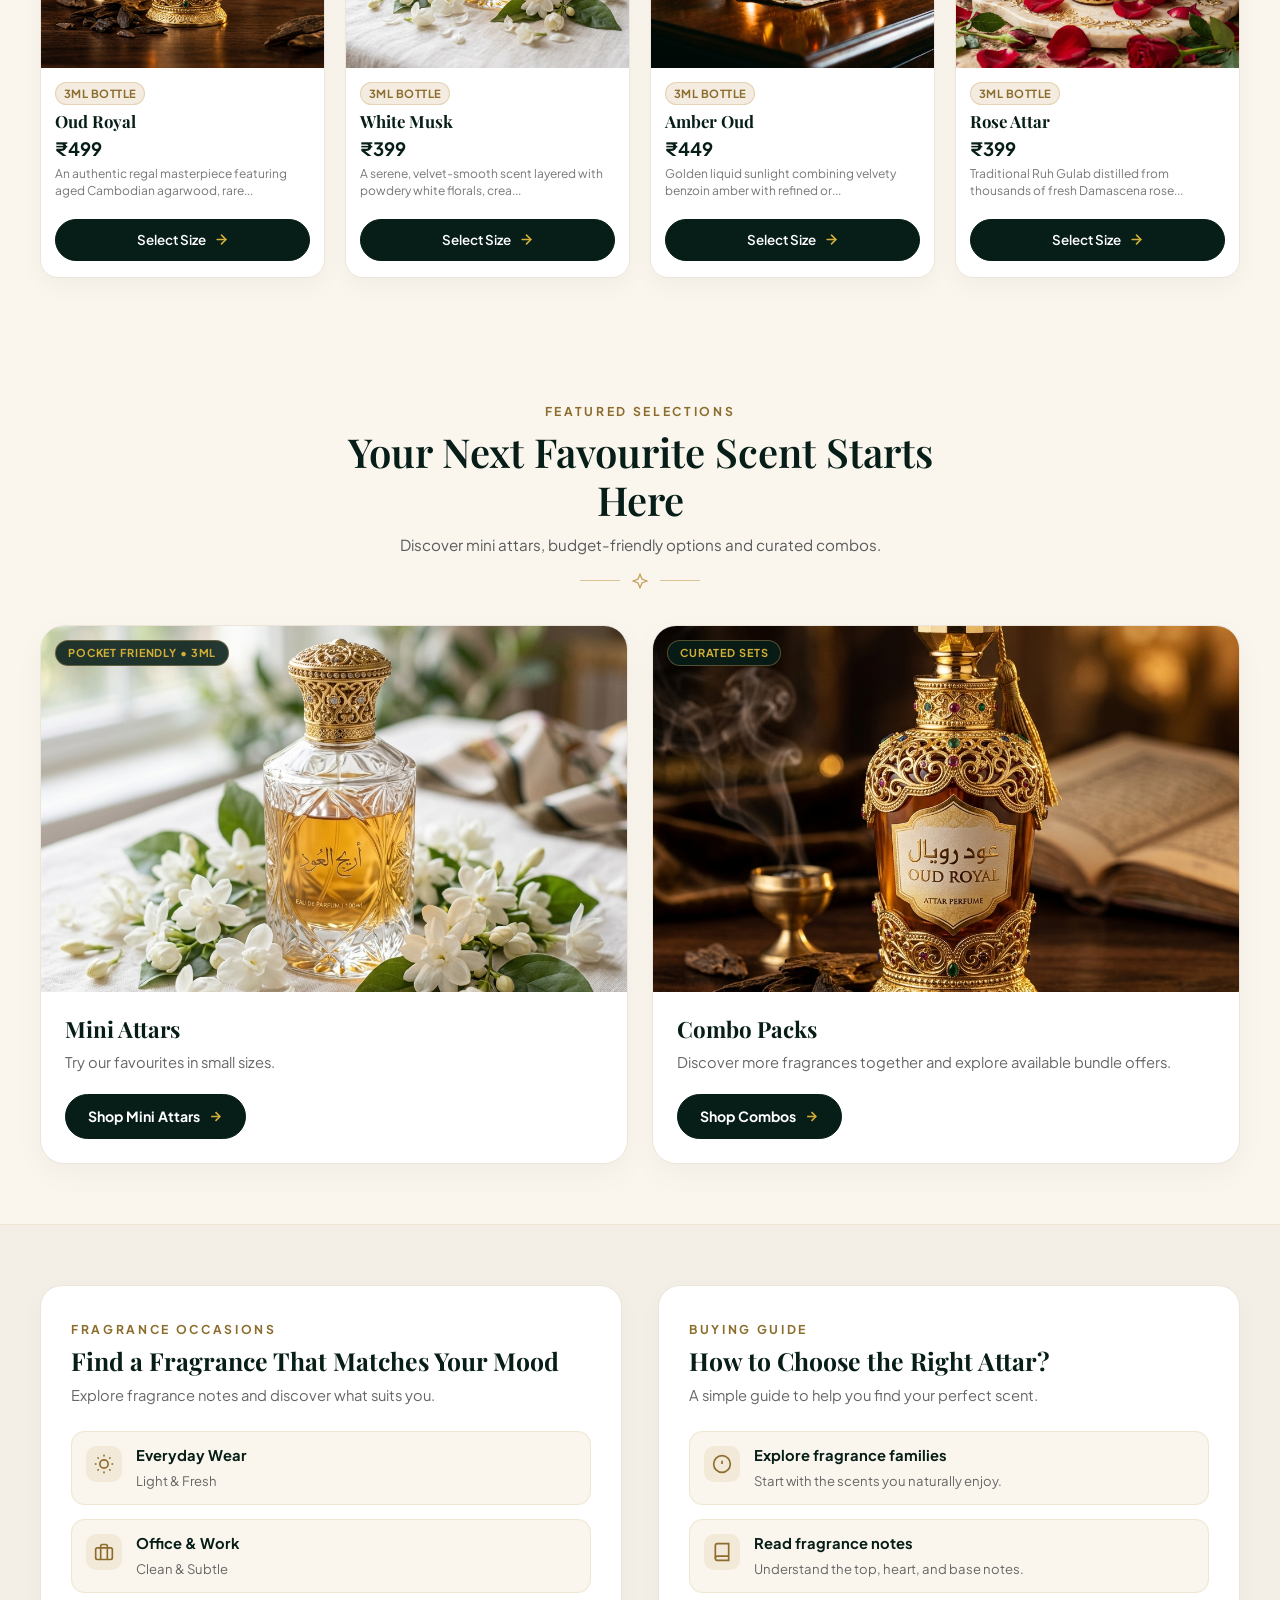
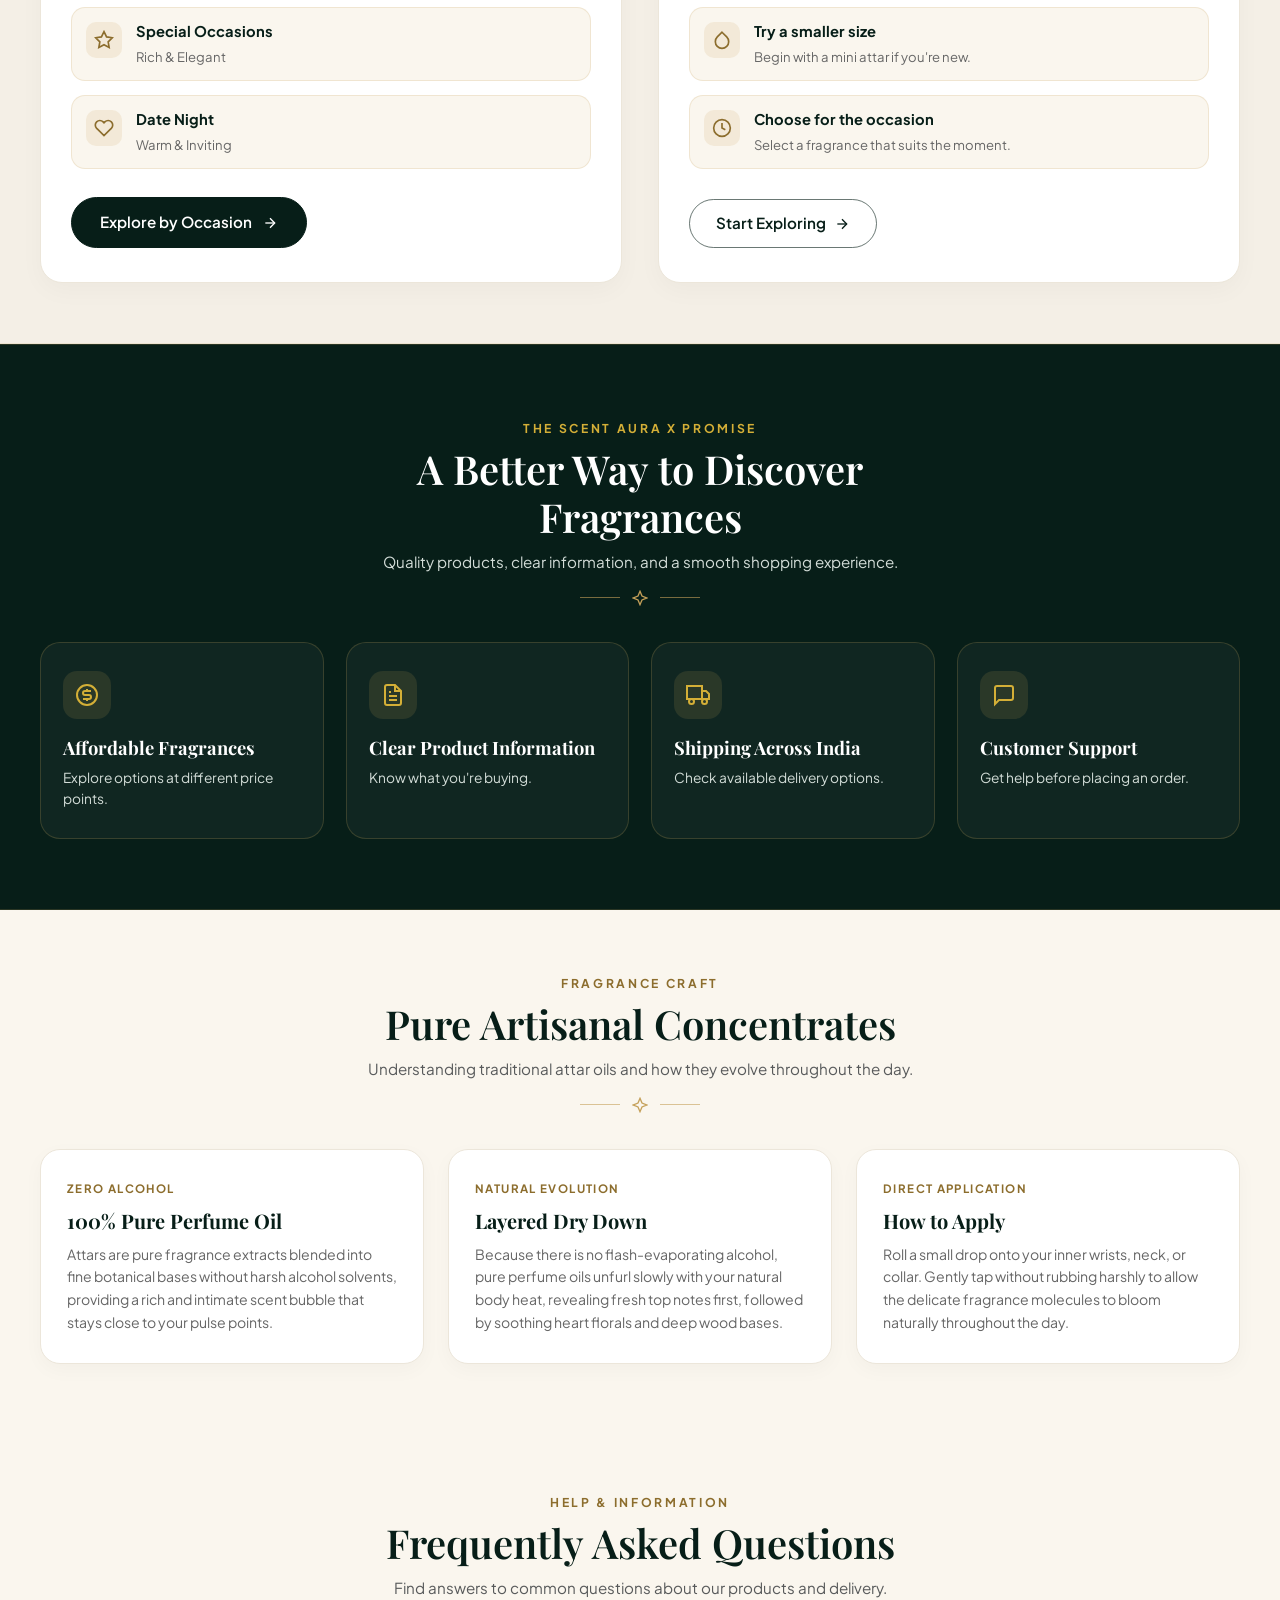
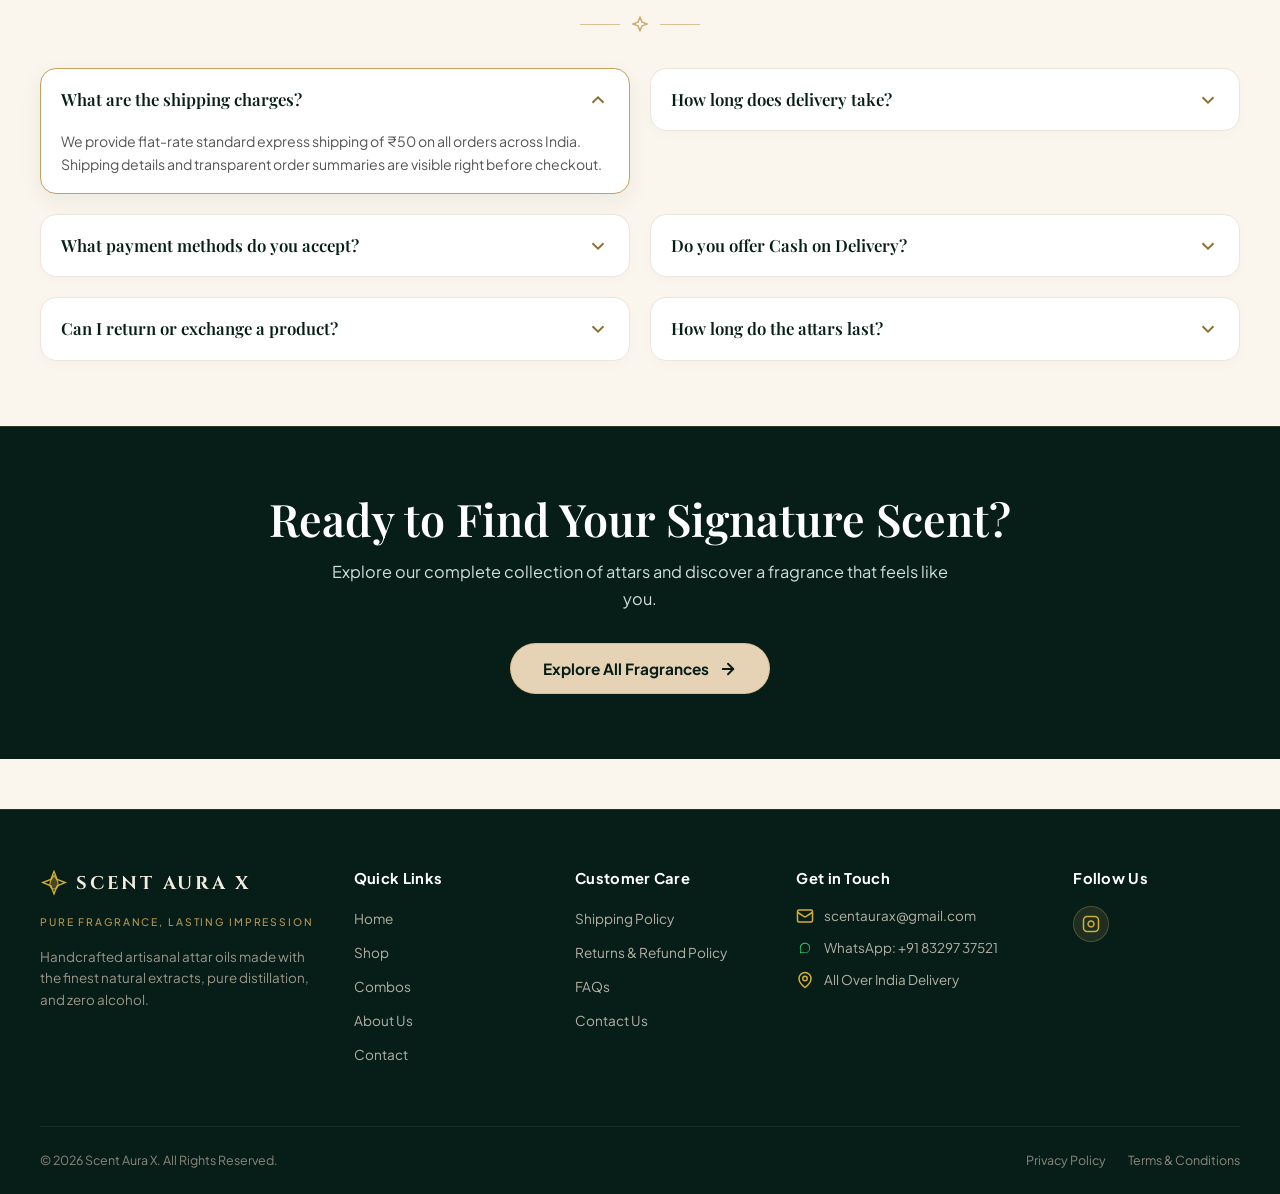
==== commit 94a34313: "Fix card action button layout to clean single full-width Select Size button and make all mobile butt" ====
--- a/index.html
+++ b/index.html
@@ -963,16 +963,10 @@
                   <div class="product-item-price">₹${defaultVariation.price}</div>
                   <div class="product-item-subtext">${shortDesc}</div>
                   
-                  <div class="mt-auto pt-2 d-flex gap-2">
-                    <button type="button" class="btn-card-select-size" onclick="addToCartWithQty('${product.id}', '${defaultVariation.id}', 1)" aria-label="Add ${product.name} to Cart">
-                      <span>Add to Cart</span>
+                  <div class="mt-auto pt-2">
+                    <a href="product.html?id=${product.id}" class="btn-card-select-size" aria-label="Select Size for ${product.name}">
+                      <span>Select Size</span>
                       <svg width="15" height="15" viewBox="0 0 24 24" fill="none" stroke="currentColor" stroke-width="2.5" stroke-linecap="round" stroke-linejoin="round" aria-hidden="true">
-                        <line x1="12" y1="5" x2="12" y2="19"></line>
-                        <line x1="5" y1="12" x2="19" y2="12"></line>
-                      </svg>
-                    </button>
-                    <a href="product.html?id=${product.id}" class="header-icon-btn" style="border: 1px solid var(--border-subtle); border-radius: 50%; width: 40px; height: 40px; color: var(--primary-dark);" title="View Details" aria-label="View Details for ${product.name}">
-                      <svg width="18" height="18" viewBox="0 0 24 24" fill="none" stroke="currentColor" stroke-width="2" stroke-linecap="round" stroke-linejoin="round" aria-hidden="true">
                         <line x1="5" y1="12" x2="19" y2="12"></line>
                         <polyline points="12 5 19 12 12 19"></polyline>
                       </svg>
--- a/assets/css/style.css
+++ b/assets/css/style.css
@@ -423,6 +423,7 @@
   display: flex;
   justify-content: space-between;
   align-items: flex-end;
+  gap: 16px;
   margin-bottom: 24px;
 }
 
@@ -434,12 +435,26 @@
   display: inline-flex;
   align-items: center;
   gap: 6px;
+  white-space: nowrap;
+  flex-shrink: 0;
   transition: color 0.2s ease, transform 0.2s ease;
 }
 
 .view-all-link:hover {
   color: var(--gold-dark);
   transform: translateX(3px);
+}
+
+@media (max-width: 576px) {
+  .section-top-link-row {
+    flex-direction: column;
+    align-items: flex-start;
+    gap: 10px;
+  }
+  .section-top-link-row .view-all-link {
+    align-self: flex-start;
+    margin-top: 4px;
+  }
 }
 
 /* --- CATEGORIES SECTION --- */
@@ -542,8 +557,8 @@
 
 .products-grid-row {
   display: grid;
-  grid-template-columns: repeat(5, 1fr);
-  gap: 16px;
+  grid-template-columns: repeat(4, 1fr);
+  gap: 20px;
 }
 
 .attar-product-card {
@@ -1706,8 +1721,10 @@
 
 /* Responsive adjustments */
 @media (max-width: 1080px) {
-  .products-grid-row {
-    grid-template-columns: repeat(3, 1fr);
+  .products-grid-row,
+  #index-products-container,
+  #shop-products-container {
+    grid-template-columns: repeat(2, 1fr) !important;
   }
   .categories-grid {
     grid-template-columns: repeat(2, 1fr);
@@ -1720,7 +1737,18 @@
   }
 }
 
-@media (max-width: 768px) {
+/* Tablet / iPad Landscape & Portrait (769px to 1024px): 2 on row 1, 2 on row 2 */
+@media (min-width: 577px) and (max-width: 991px) {
+  .products-grid-row,
+  #index-products-container,
+  #shop-products-container {
+    grid-template-columns: repeat(2, 1fr) !important;
+    gap: 20px;
+  }
+}
+
+/* Mobile Devices (<= 576px): 1 per row & full-width buttons */
+@media (max-width: 576px) {
   .hero-grid {
     grid-template-columns: 1fr;
   }
@@ -1755,17 +1783,39 @@
   .btn-banner-outline,
   .btn-card-select-size,
   .btn-card-add-cart,
+  .btn-hero-primary,
+  .btn-hero-secondary,
+  .btn-final-cta,
   .btn-order-cta,
   #btn-add-cart,
   .checkout-btn,
-  .btn-detail-cart {
+  .btn-detail-cart,
+  .product-detail-card .d-flex.flex-wrap.gap-3 a.btn {
     width: 100% !important;
     justify-content: center !important;
     text-align: center !important;
-  }
-  .attar-product-card .d-flex.gap-2 {
+    display: flex !important;
+  }
+  .product-detail-card .d-flex.flex-wrap.gap-3 {
     flex-direction: column;
     width: 100%;
+  }
+  .product-detail-card .qty-control-box {
+    width: 100%;
+    justify-content: space-between;
+  }
+  .product-detail-card .qty-control-box input {
+    flex: 1;
+    text-align: center;
+  }
+  .attar-product-card .mt-auto {
+    width: 100%;
+  }
+  .attar-product-card .btn-card-select-size {
+    width: 100% !important;
+    display: flex !important;
+    justify-content: center !important;
+    align-items: center !important;
   }
 }
 
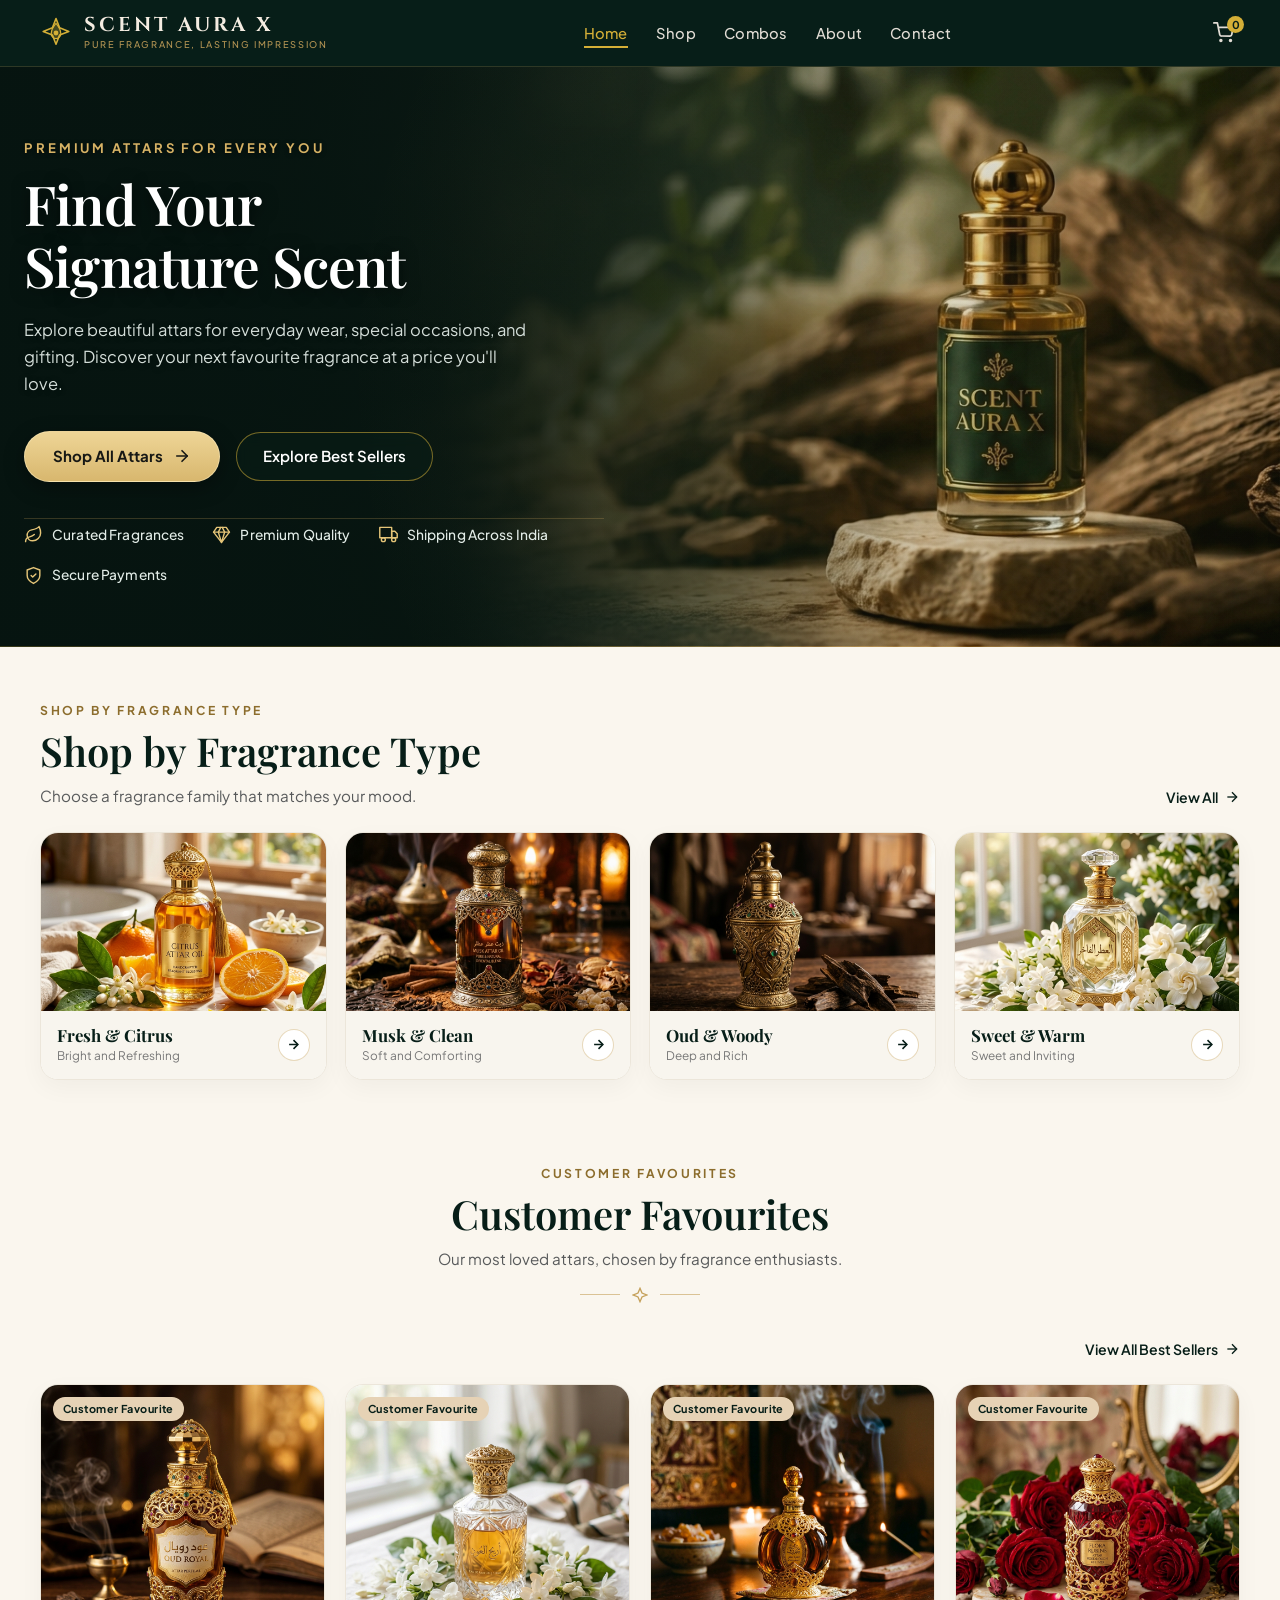
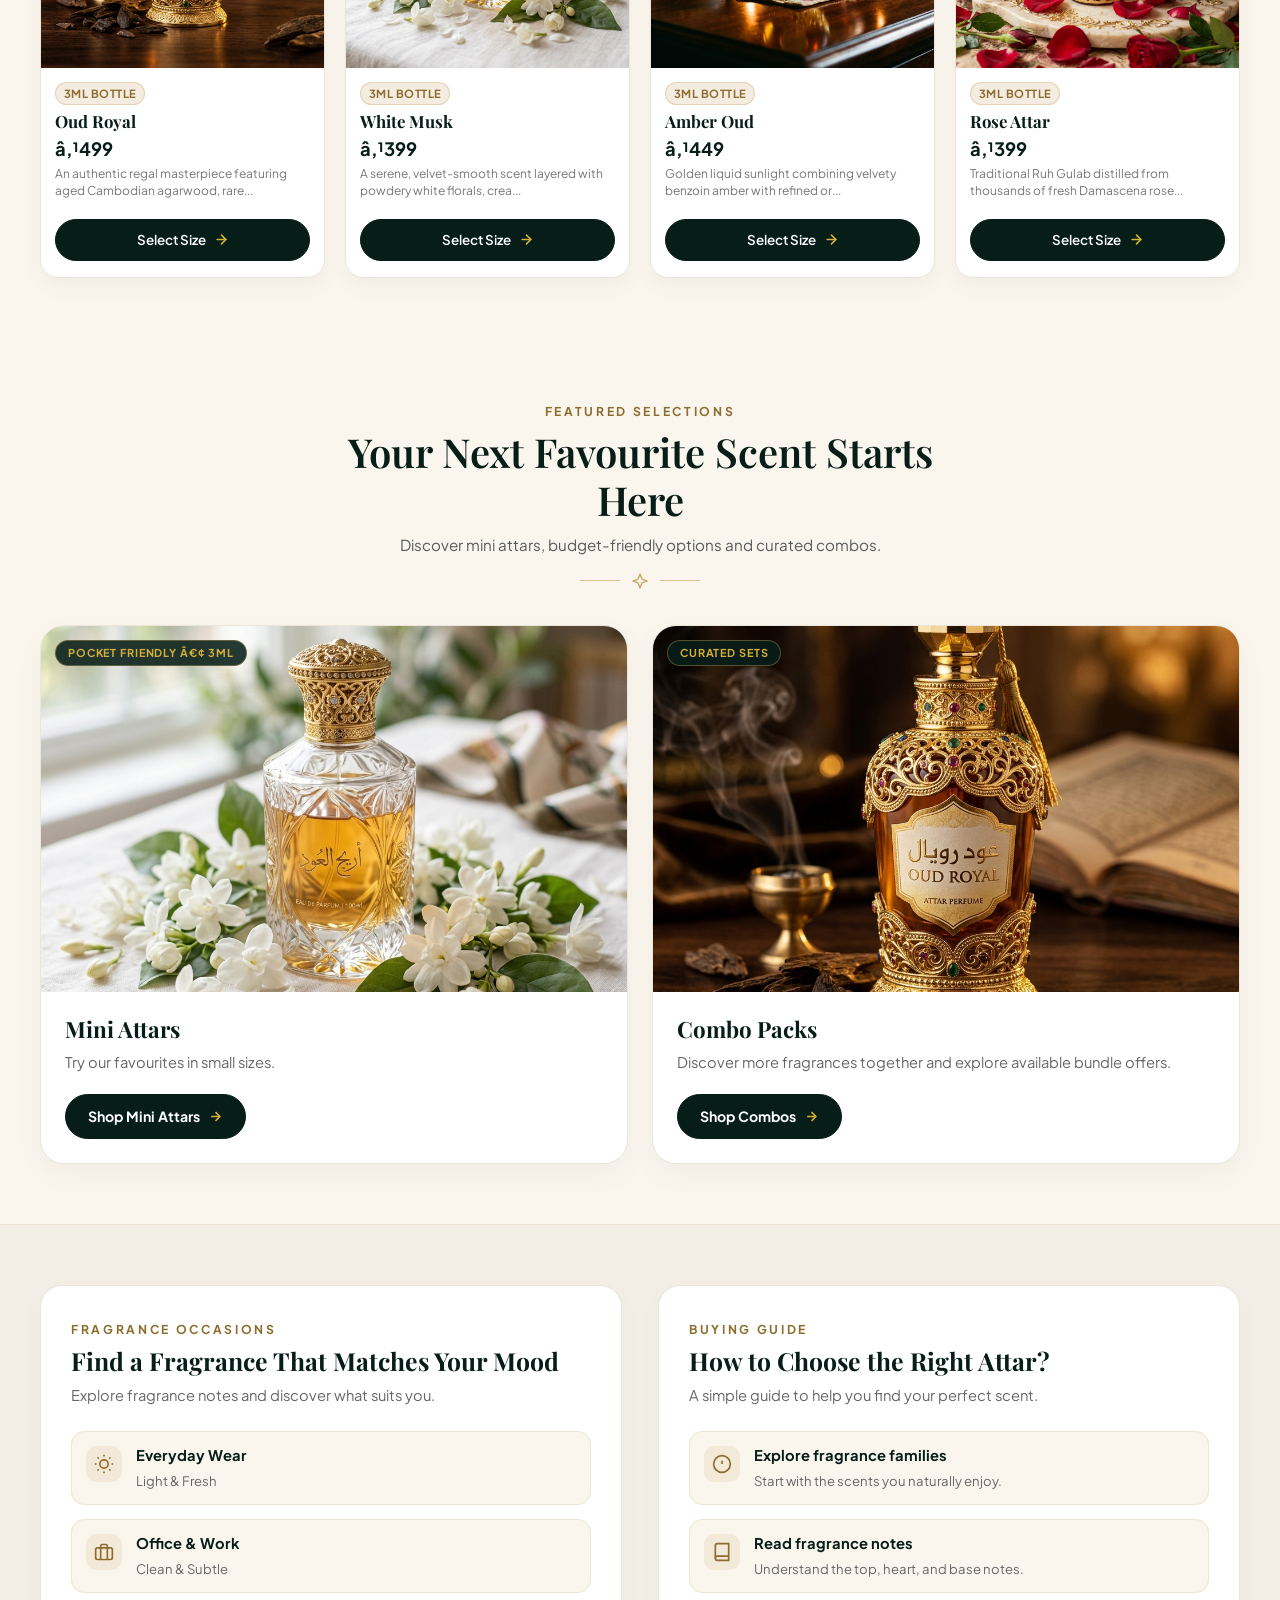
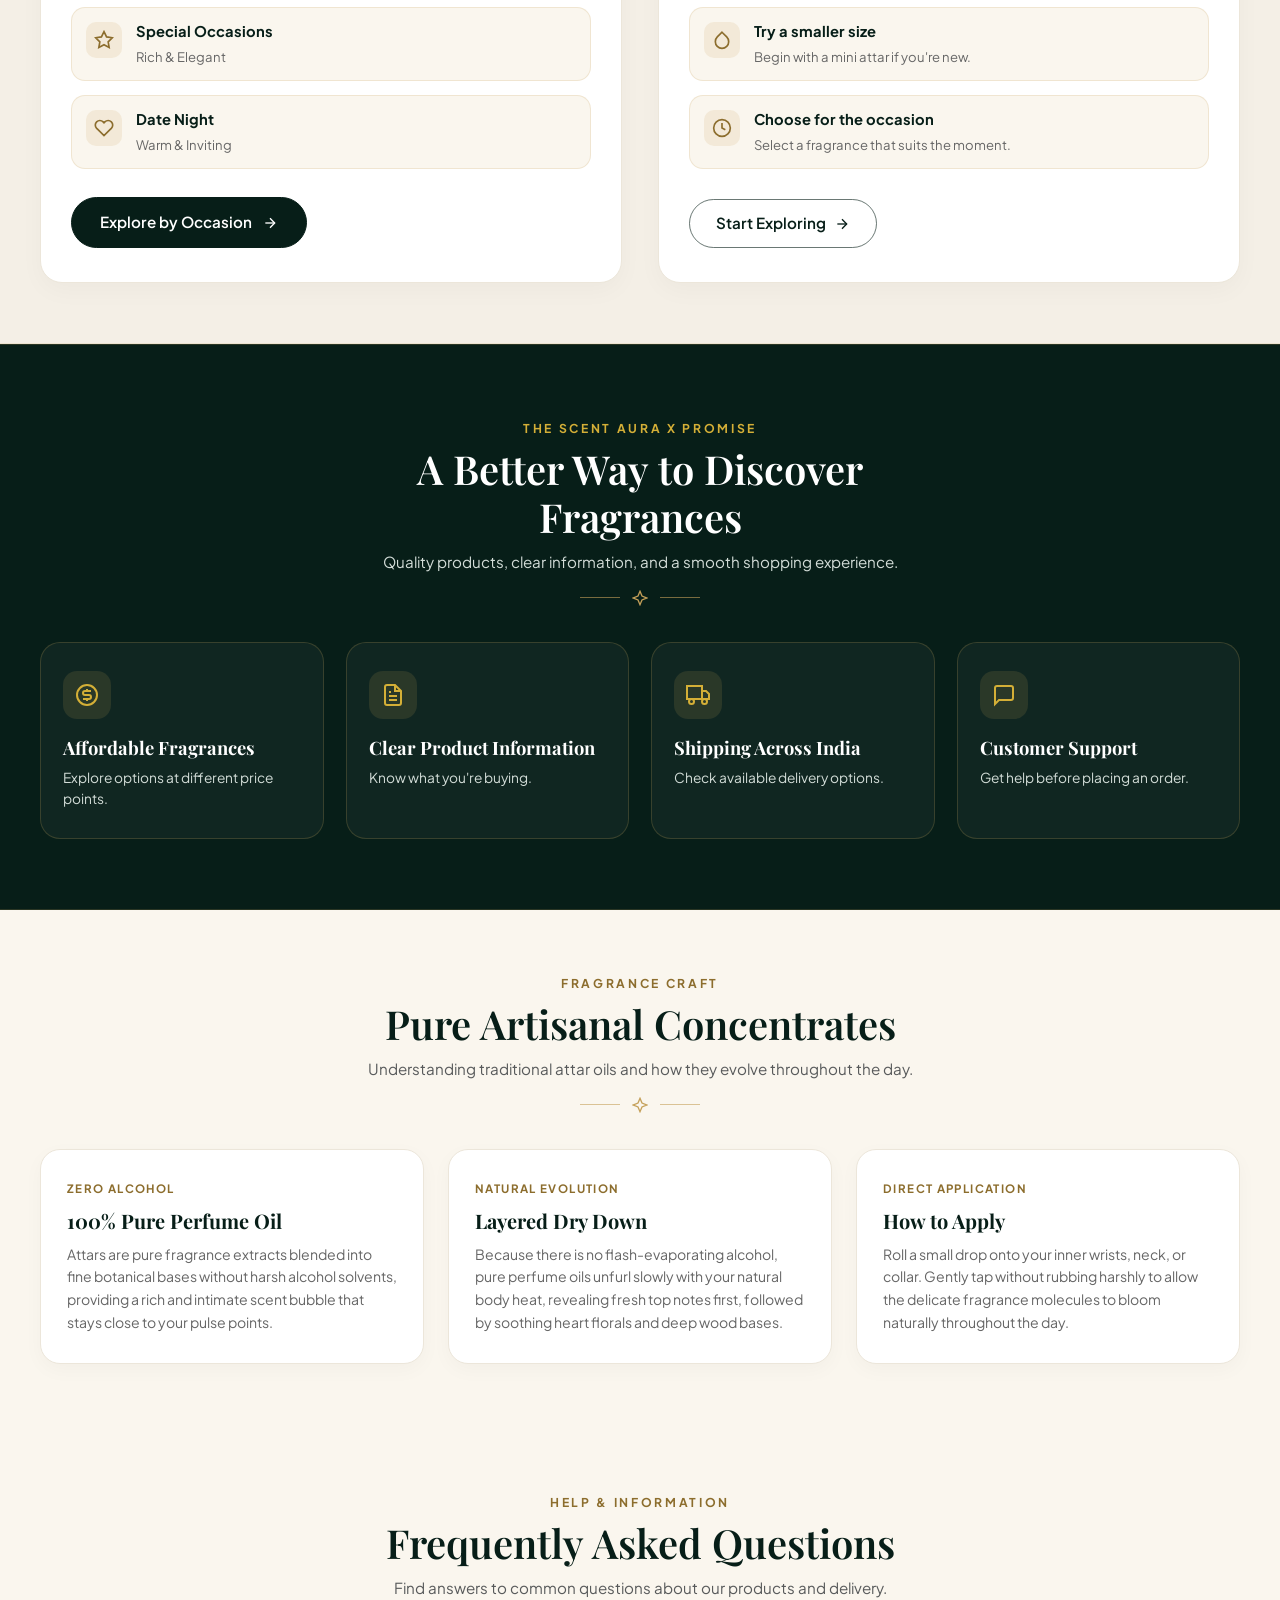
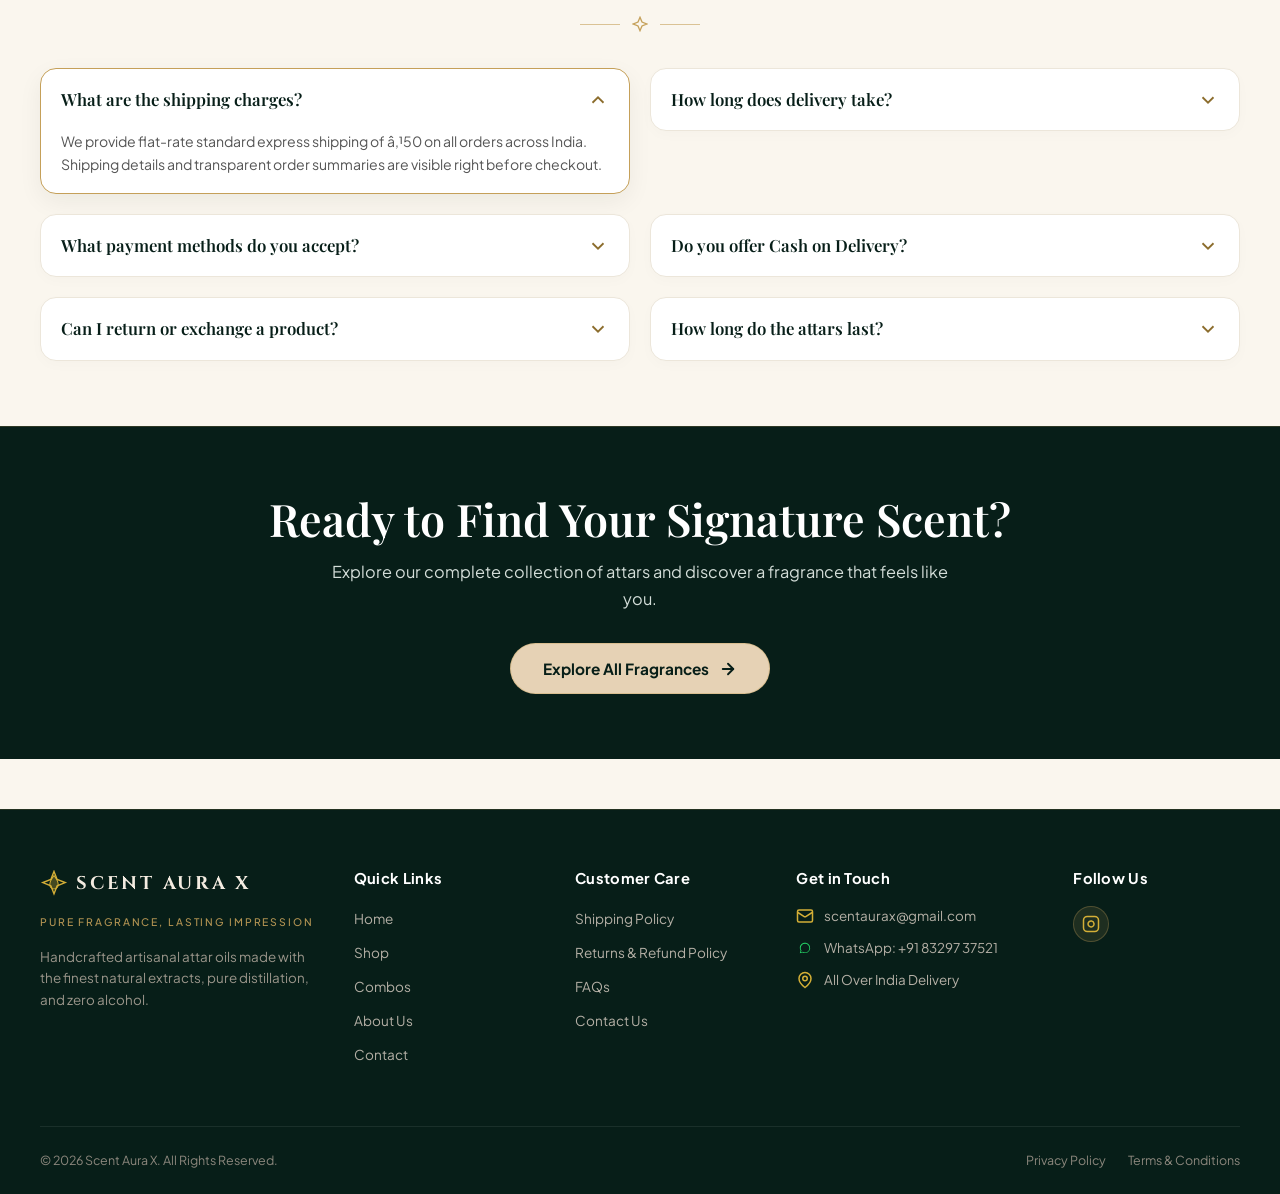
==== commit c492e5a2: "Add Shipping Policy and Returns & Refund Policy pages with updated footer links" ====
--- a/index.html
+++ b/index.html
@@ -1,11 +1,11 @@
-<!DOCTYPE html>
+﻿<!DOCTYPE html>
 <html lang="en">
 
 <head>
   <meta charset="UTF-8" />
   <meta name="viewport" content="width=device-width, initial-scale=1.0" />
   <meta name="description"
-    content="Scent Aura X — Premium Attar Collection. Pure Fragrance, Lasting Impression. Discover alcohol-free artisanal attars crafted for every mood." />
+    content="Scent Aura X â€” Premium Attar Collection. Pure Fragrance, Lasting Impression. Discover alcohol-free artisanal attars crafted for every mood." />
   <title>Scent Aura X | Pure Fragrance, Lasting Impression</title>
 
   <link href="https://cdn.jsdelivr.net/npm/bootstrap@5.3.3/dist/css/bootstrap.min.css" rel="stylesheet">
@@ -343,7 +343,7 @@
         <a href="shop.html" class="promo-card">
           <div class="promo-card-img-wrap">
             <img src="assets/images/prod-white-musk.jpg" alt="Mini Attars Scent Aura X">
-            <span class="promo-card-badge">Pocket Friendly • 3ml</span>
+            <span class="promo-card-badge">Pocket Friendly â€¢ 3ml</span>
           </div>
           <div class="promo-card-content">
             <h3 class="promo-card-title">Mini Attars</h3>
@@ -703,7 +703,7 @@
             </svg>
           </button>
           <div class="faq-answer">
-            <p>We provide flat-rate standard express shipping of ₹50 on all orders across India. Shipping details and
+            <p>We provide flat-rate standard express shipping of â‚¹50 on all orders across India. Shipping details and
               transparent order summaries are visible right before checkout.</p>
           </div>
         </div>
@@ -846,8 +846,8 @@
         <div>
           <h4 class="footer-col-title">Customer Care</h4>
           <ul class="footer-links-list">
-            <li><a href="checkout.html">Shipping Policy</a></li>
-            <li><a href="checkout.html">Returns &amp; Refund Policy</a></li>
+            <li><a href="shipping-policy.html">Shipping Policy</a></li>
+            <li><a href="refund-policy.html">Returns &amp; Refund Policy</a></li>
             <li><a href="contact.html#faq">FAQs</a></li>
             <li><a href="contact.html">Contact Us</a></li>
           </ul>
@@ -886,7 +886,7 @@
         <div>
           <h4 class="footer-col-title">Follow Us</h4>
           <div class="footer-social-icons">
-            <a href="#" class="footer-social-icon" aria-label="Instagram">
+            <a href="https://www.instagram.com/scent_aura_x/" target="_blank" rel="noopener noreferrer" class="footer-social-icon" aria-label="Instagram">
               <svg width="18" height="18" viewBox="0 0 24 24" fill="none" stroke="currentColor" stroke-width="2"
                 aria-hidden="true">
                 <rect x="2" y="2" width="20" height="20" rx="5" ry="5"></rect>
@@ -960,7 +960,7 @@
                   <h3 class="product-item-title">
                     <a href="product.html?id=${product.id}">${product.name}</a>
                   </h3>
-                  <div class="product-item-price">₹${defaultVariation.price}</div>
+                  <div class="product-item-price">â‚¹${defaultVariation.price}</div>
                   <div class="product-item-subtext">${shortDesc}</div>
                   
                   <div class="mt-auto pt-2">
@@ -981,4 +981,4 @@
   </script>
 </body>
 
-</html>+</html>
--- a/assets/css/style.css
+++ b/assets/css/style.css
@@ -1783,6 +1783,7 @@
   .btn-banner-outline,
   .btn-card-select-size,
   .btn-card-add-cart,
+  .promo-card-btn,
   .btn-hero-primary,
   .btn-hero-secondary,
   .btn-final-cta,
@@ -1795,6 +1796,7 @@
     justify-content: center !important;
     text-align: center !important;
     display: flex !important;
+    box-sizing: border-box !important;
   }
   .product-detail-card .d-flex.flex-wrap.gap-3 {
     flex-direction: column;
@@ -2122,6 +2124,14 @@
   .promo-cards-grid {
     grid-template-columns: 1fr;
   }
+  .promo-card-btn {
+    width: 100% !important;
+    justify-content: center !important;
+    text-align: center !important;
+    display: flex !important;
+    box-sizing: border-box !important;
+    align-self: stretch !important;
+  }
 }
 
 /* Section 6: Fragrance Discovery & Buying Guide */
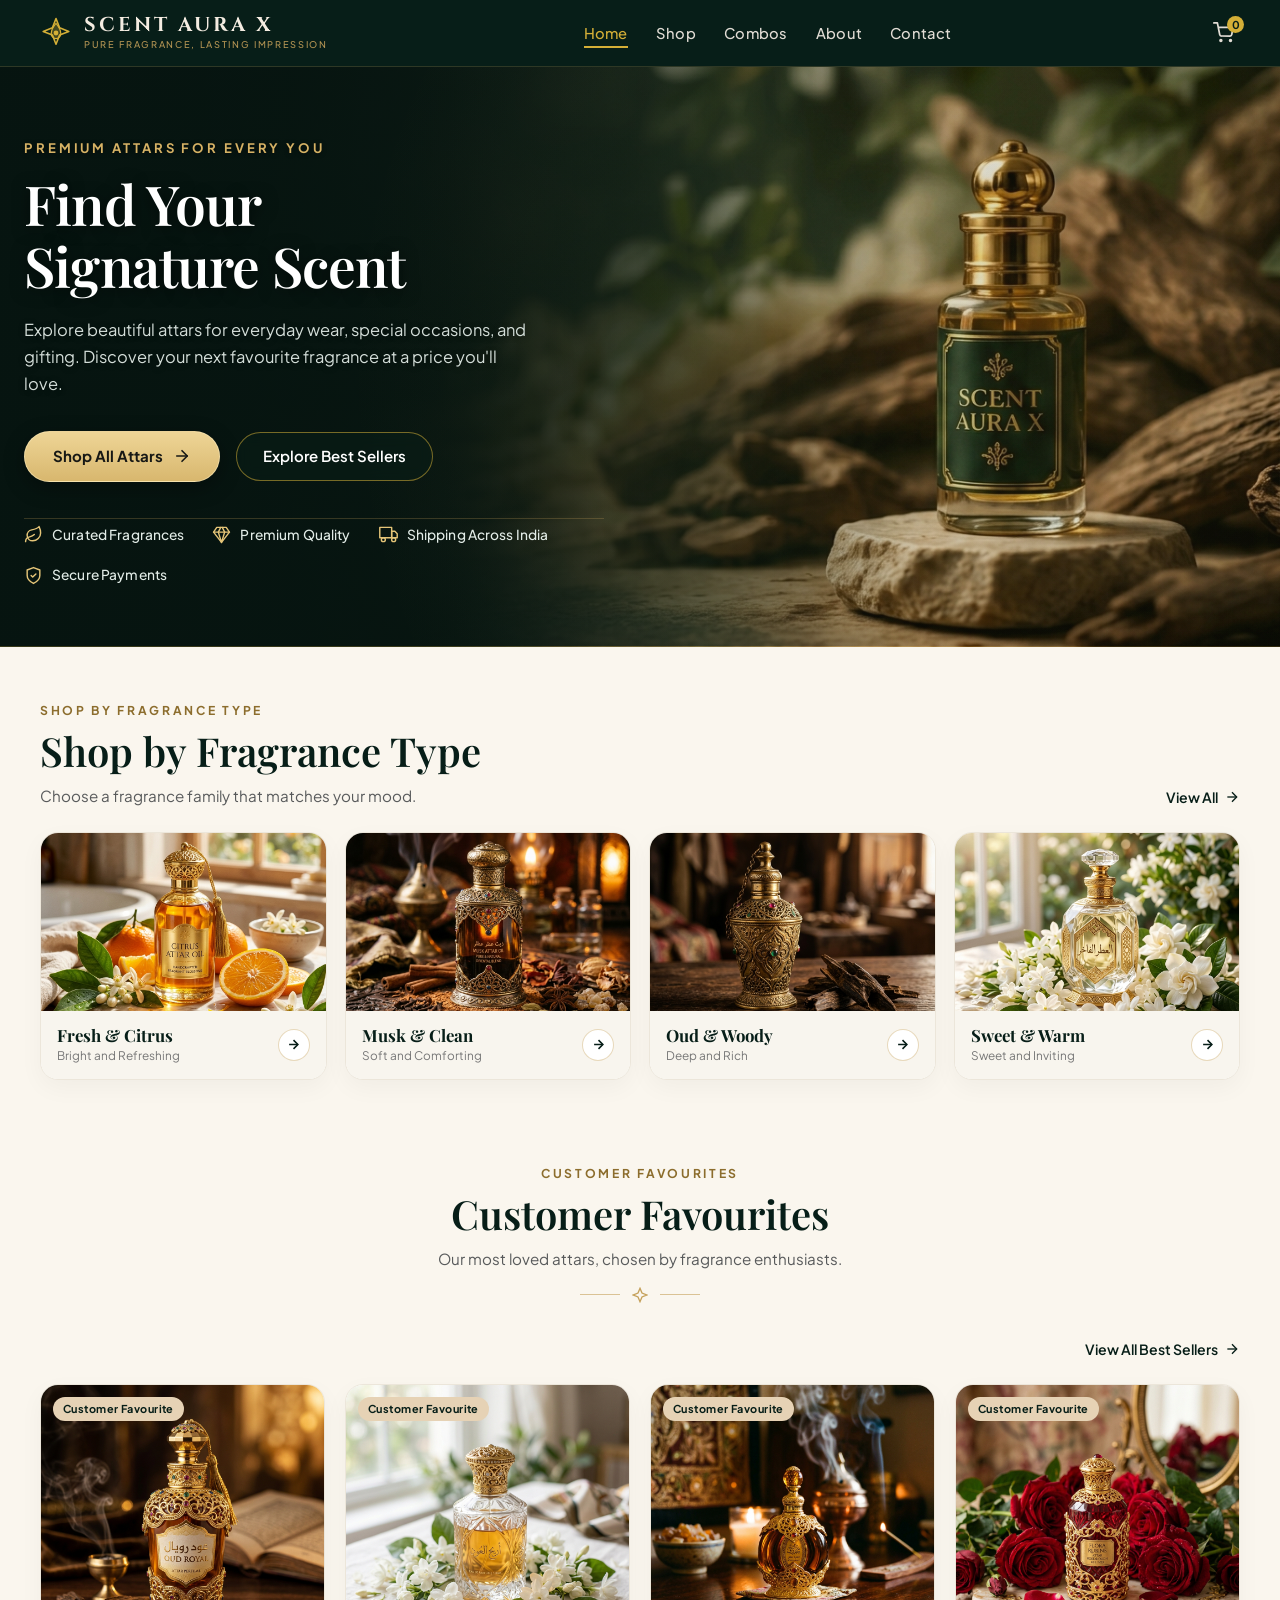
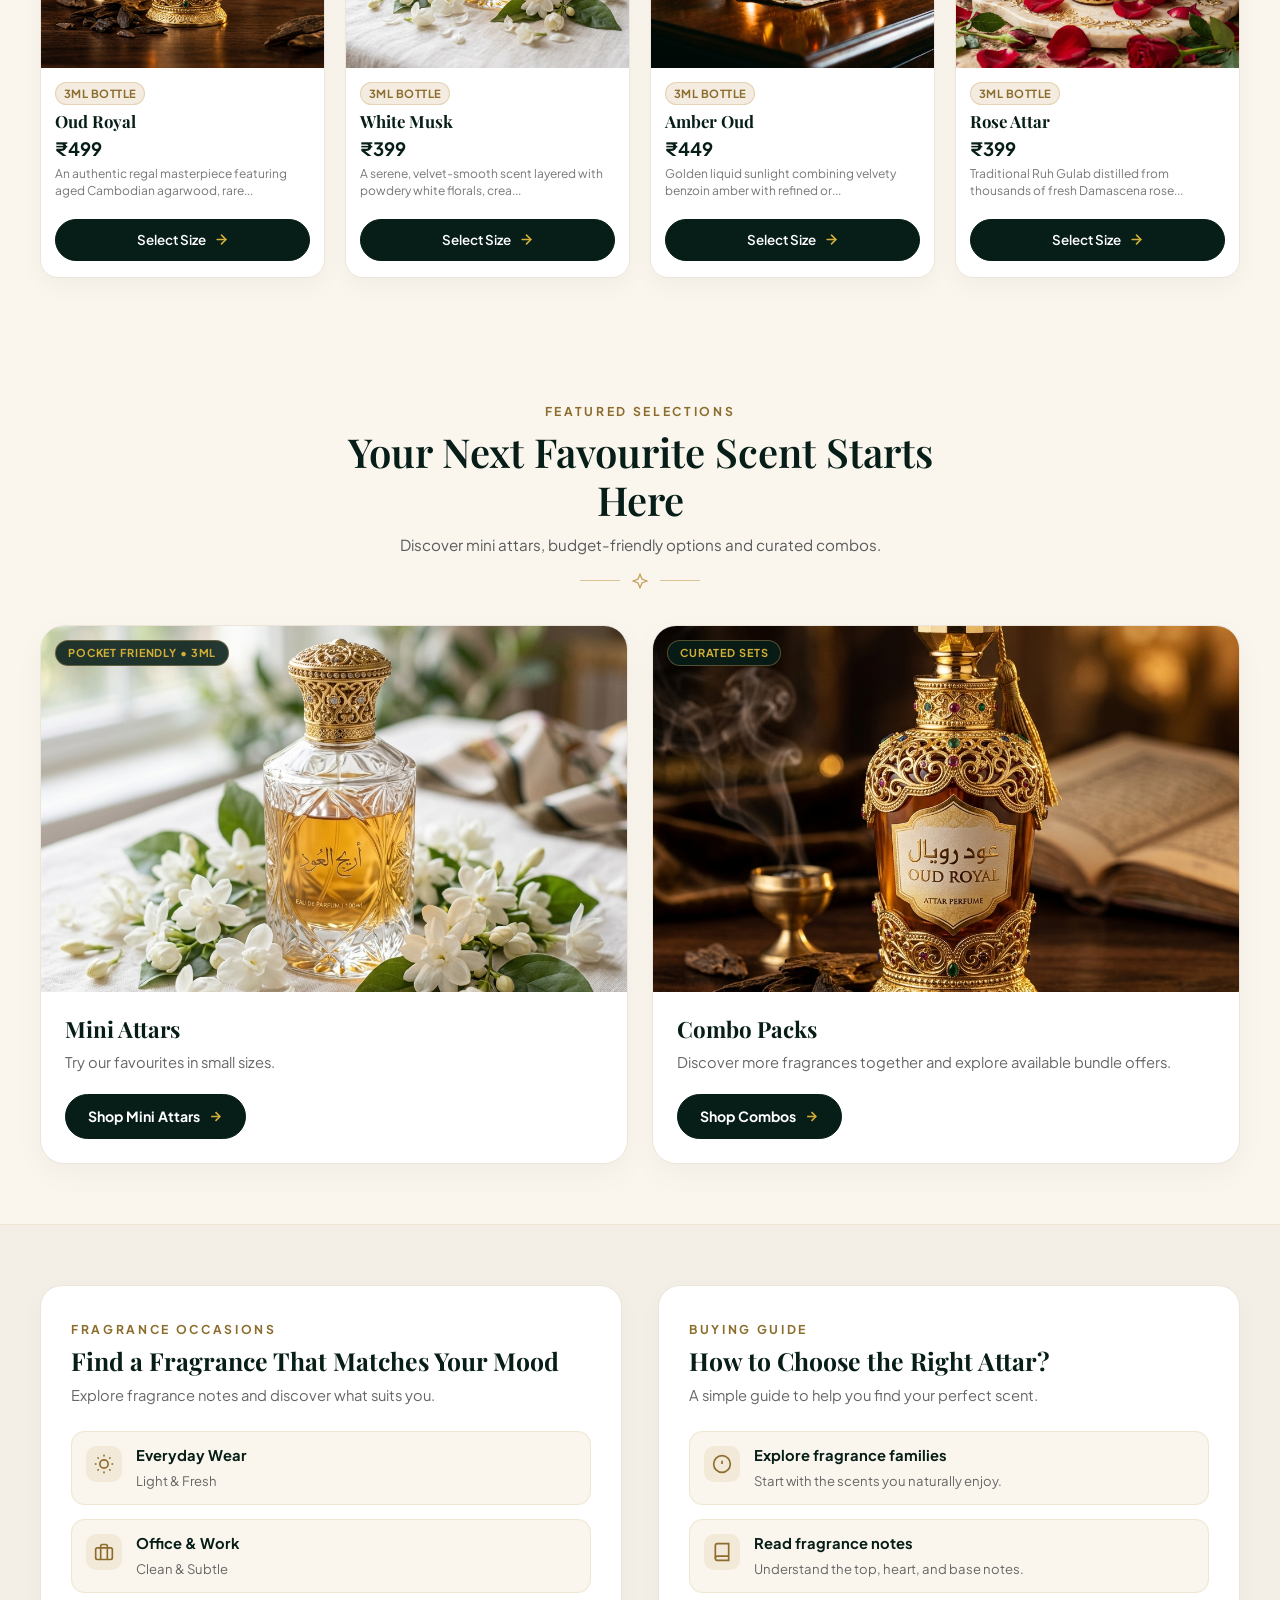
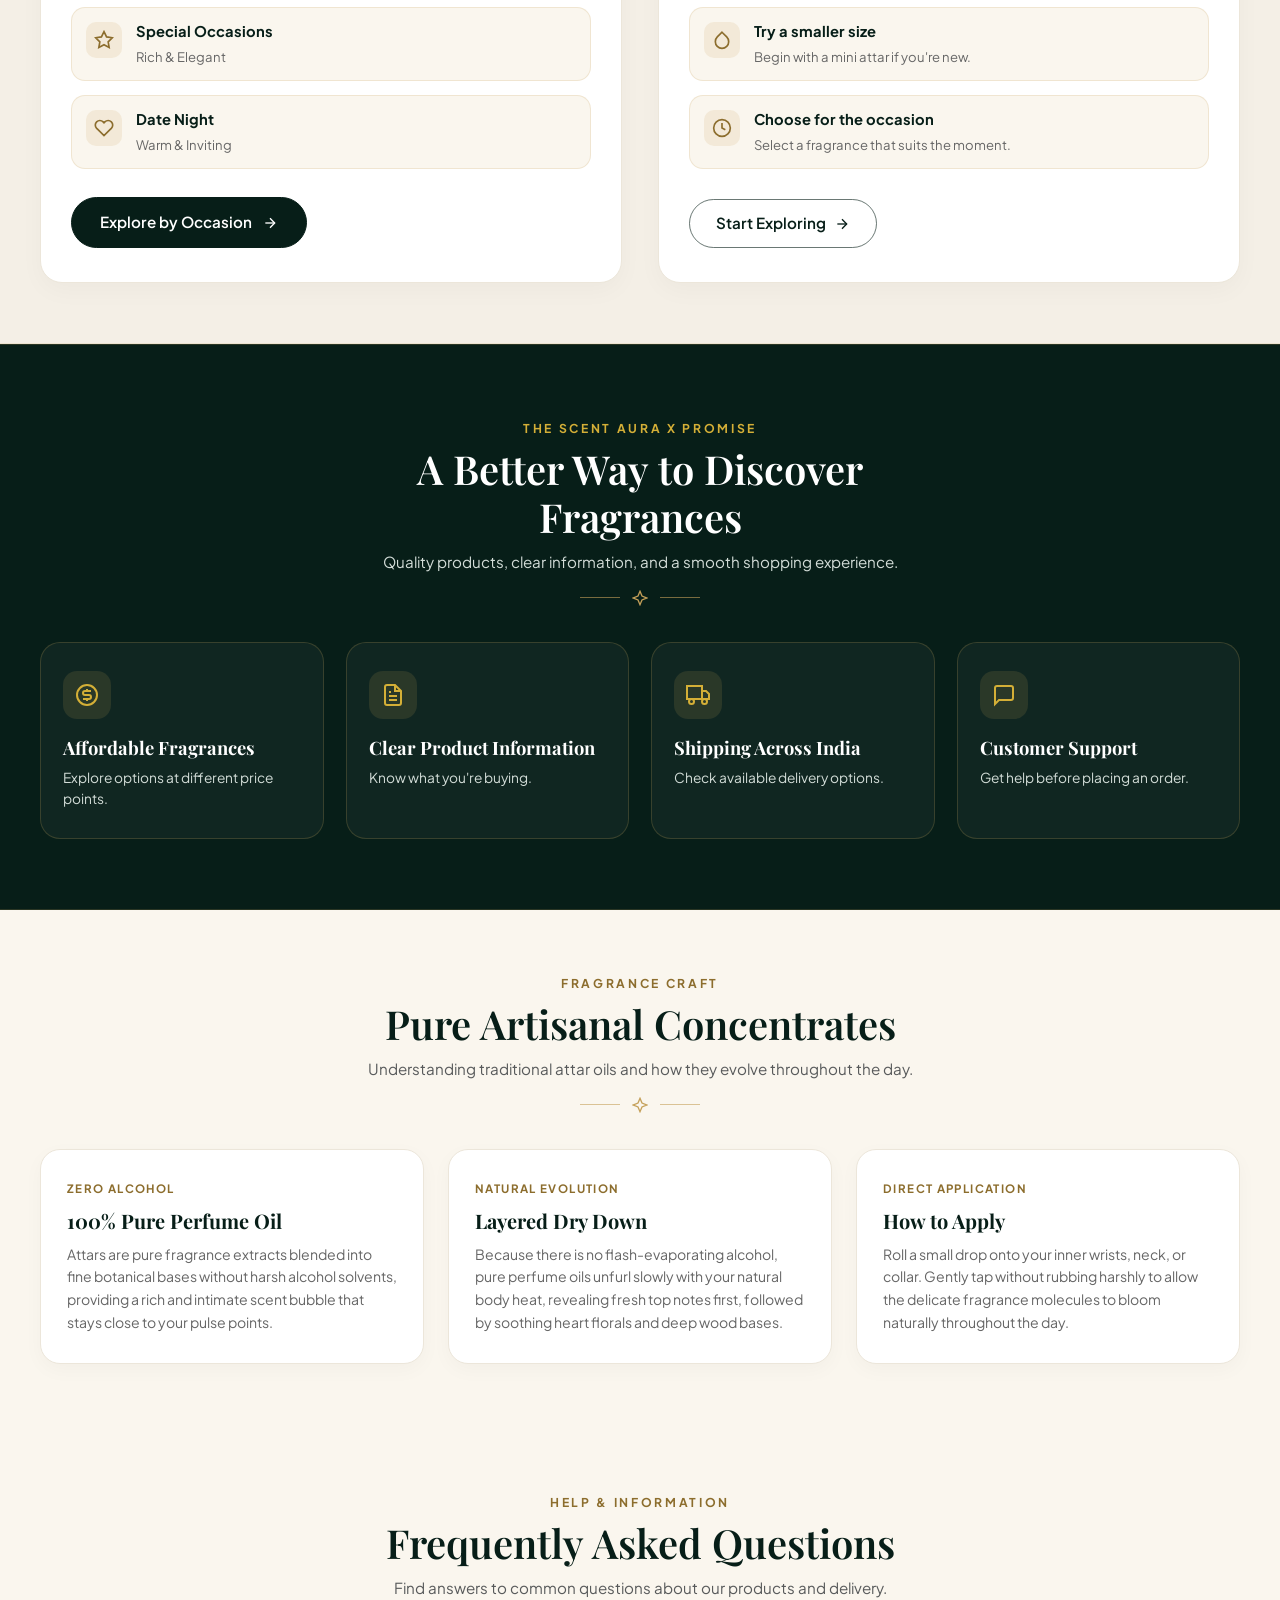
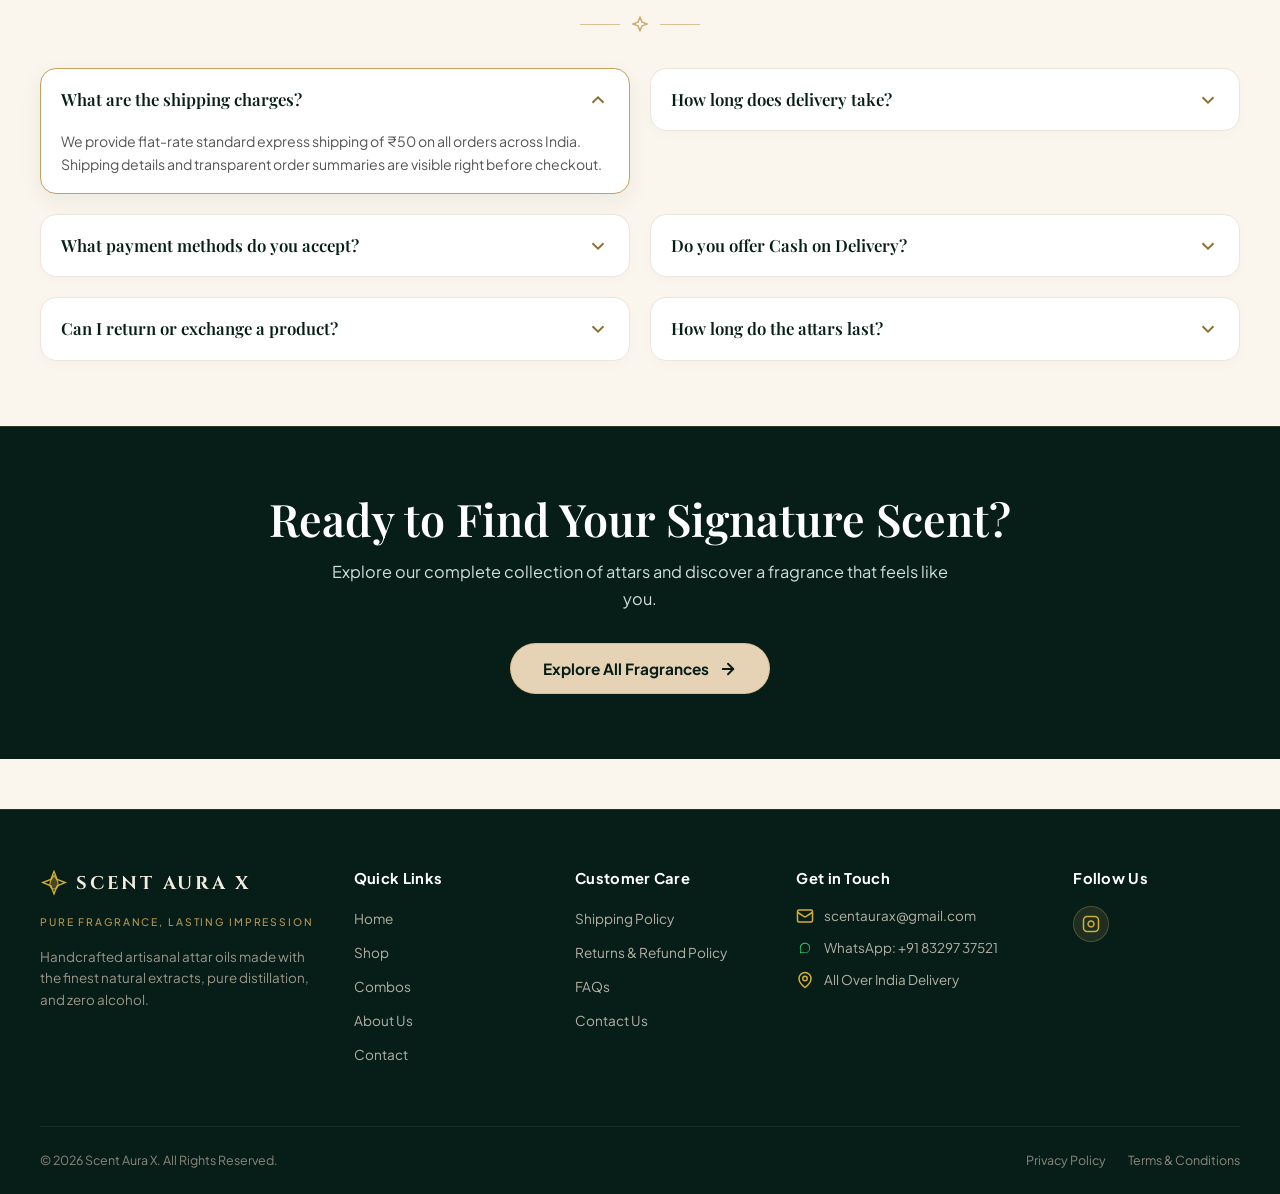
==== commit 425f78c8: "Fix UTF-8 encoding for Rupee symbol across all pages and link policy pages" ====
--- a/index.html
+++ b/index.html
@@ -1,11 +1,11 @@
-﻿<!DOCTYPE html>
+<!DOCTYPE html>
 <html lang="en">
 
 <head>
   <meta charset="UTF-8" />
   <meta name="viewport" content="width=device-width, initial-scale=1.0" />
   <meta name="description"
-    content="Scent Aura X â€” Premium Attar Collection. Pure Fragrance, Lasting Impression. Discover alcohol-free artisanal attars crafted for every mood." />
+    content="Scent Aura X — Premium Attar Collection. Pure Fragrance, Lasting Impression. Discover alcohol-free artisanal attars crafted for every mood." />
   <title>Scent Aura X | Pure Fragrance, Lasting Impression</title>
 
   <link href="https://cdn.jsdelivr.net/npm/bootstrap@5.3.3/dist/css/bootstrap.min.css" rel="stylesheet">
@@ -343,7 +343,7 @@
         <a href="shop.html" class="promo-card">
           <div class="promo-card-img-wrap">
             <img src="assets/images/prod-white-musk.jpg" alt="Mini Attars Scent Aura X">
-            <span class="promo-card-badge">Pocket Friendly â€¢ 3ml</span>
+            <span class="promo-card-badge">Pocket Friendly • 3ml</span>
           </div>
           <div class="promo-card-content">
             <h3 class="promo-card-title">Mini Attars</h3>
@@ -703,7 +703,7 @@
             </svg>
           </button>
           <div class="faq-answer">
-            <p>We provide flat-rate standard express shipping of â‚¹50 on all orders across India. Shipping details and
+            <p>We provide flat-rate standard express shipping of ₹50 on all orders across India. Shipping details and
               transparent order summaries are visible right before checkout.</p>
           </div>
         </div>
@@ -960,7 +960,7 @@
                   <h3 class="product-item-title">
                     <a href="product.html?id=${product.id}">${product.name}</a>
                   </h3>
-                  <div class="product-item-price">â‚¹${defaultVariation.price}</div>
+                  <div class="product-item-price">₹${defaultVariation.price}</div>
                   <div class="product-item-subtext">${shortDesc}</div>
                   
                   <div class="mt-auto pt-2">
